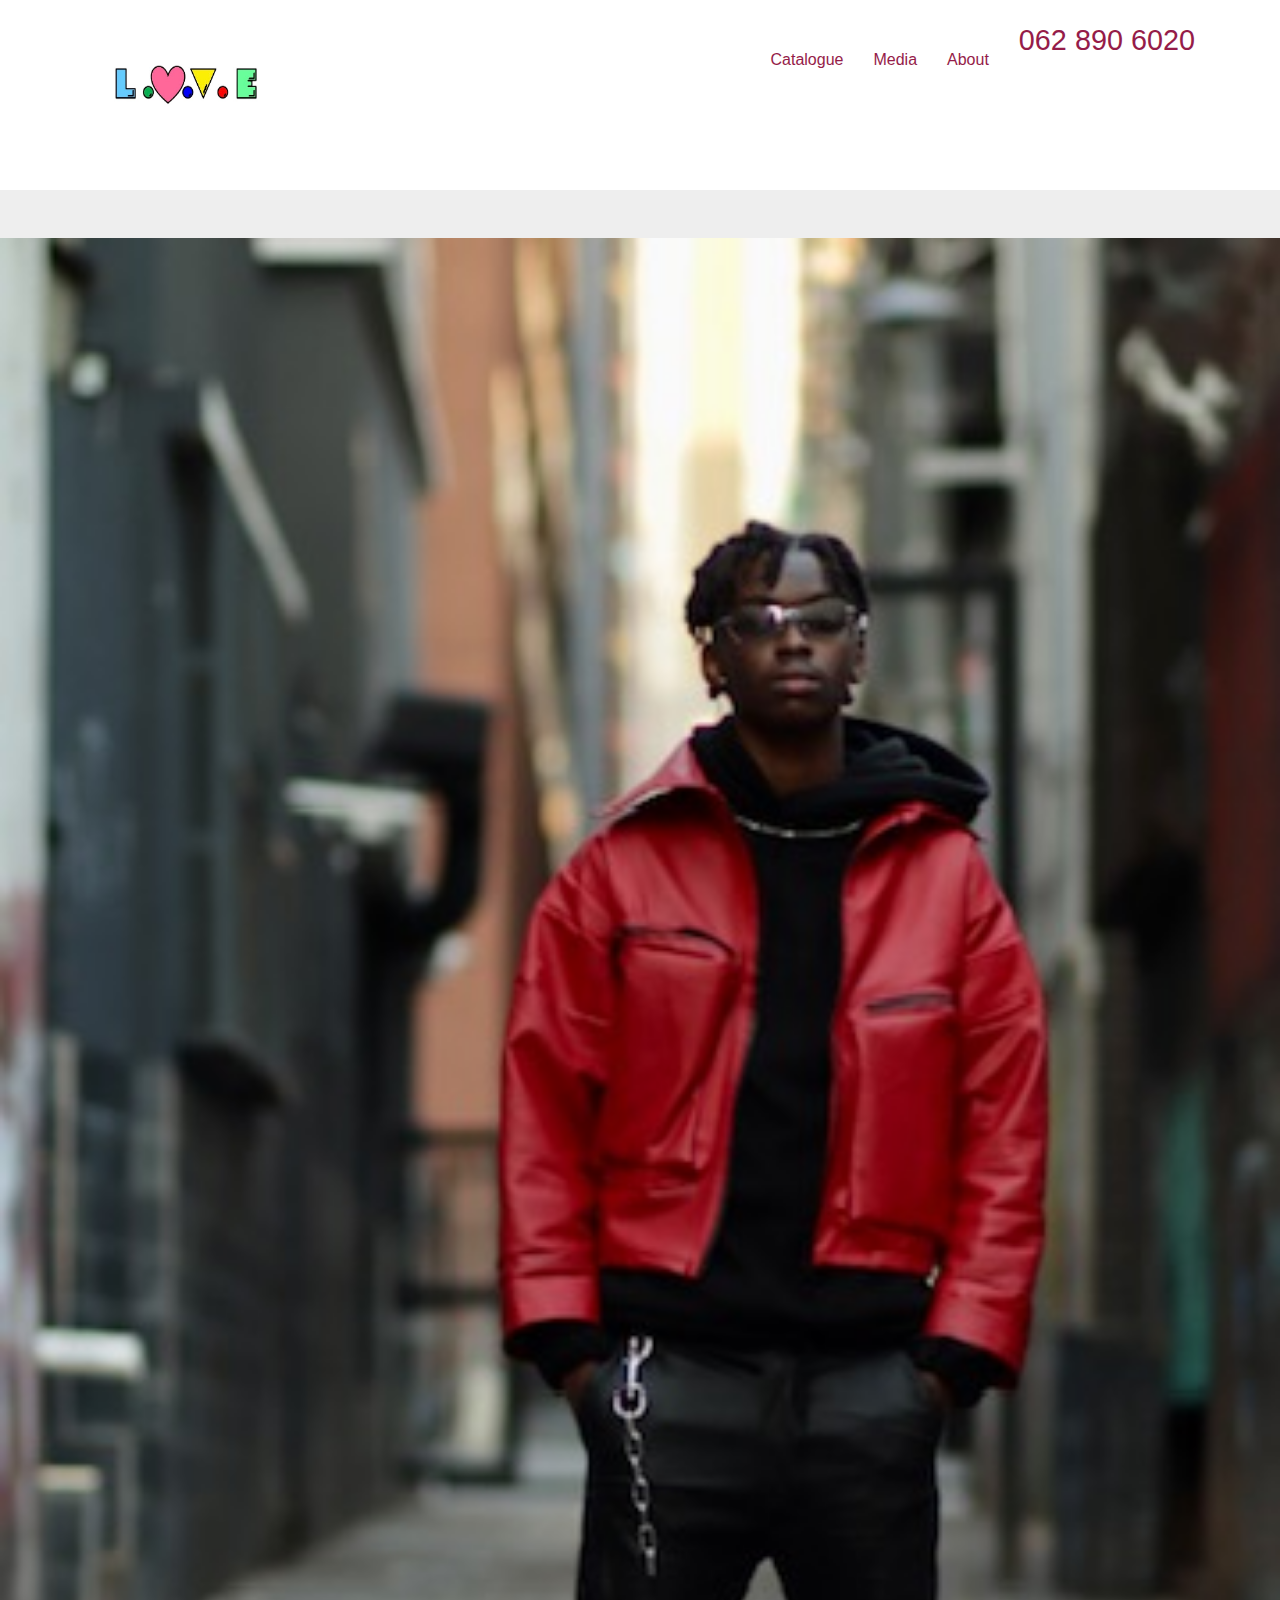
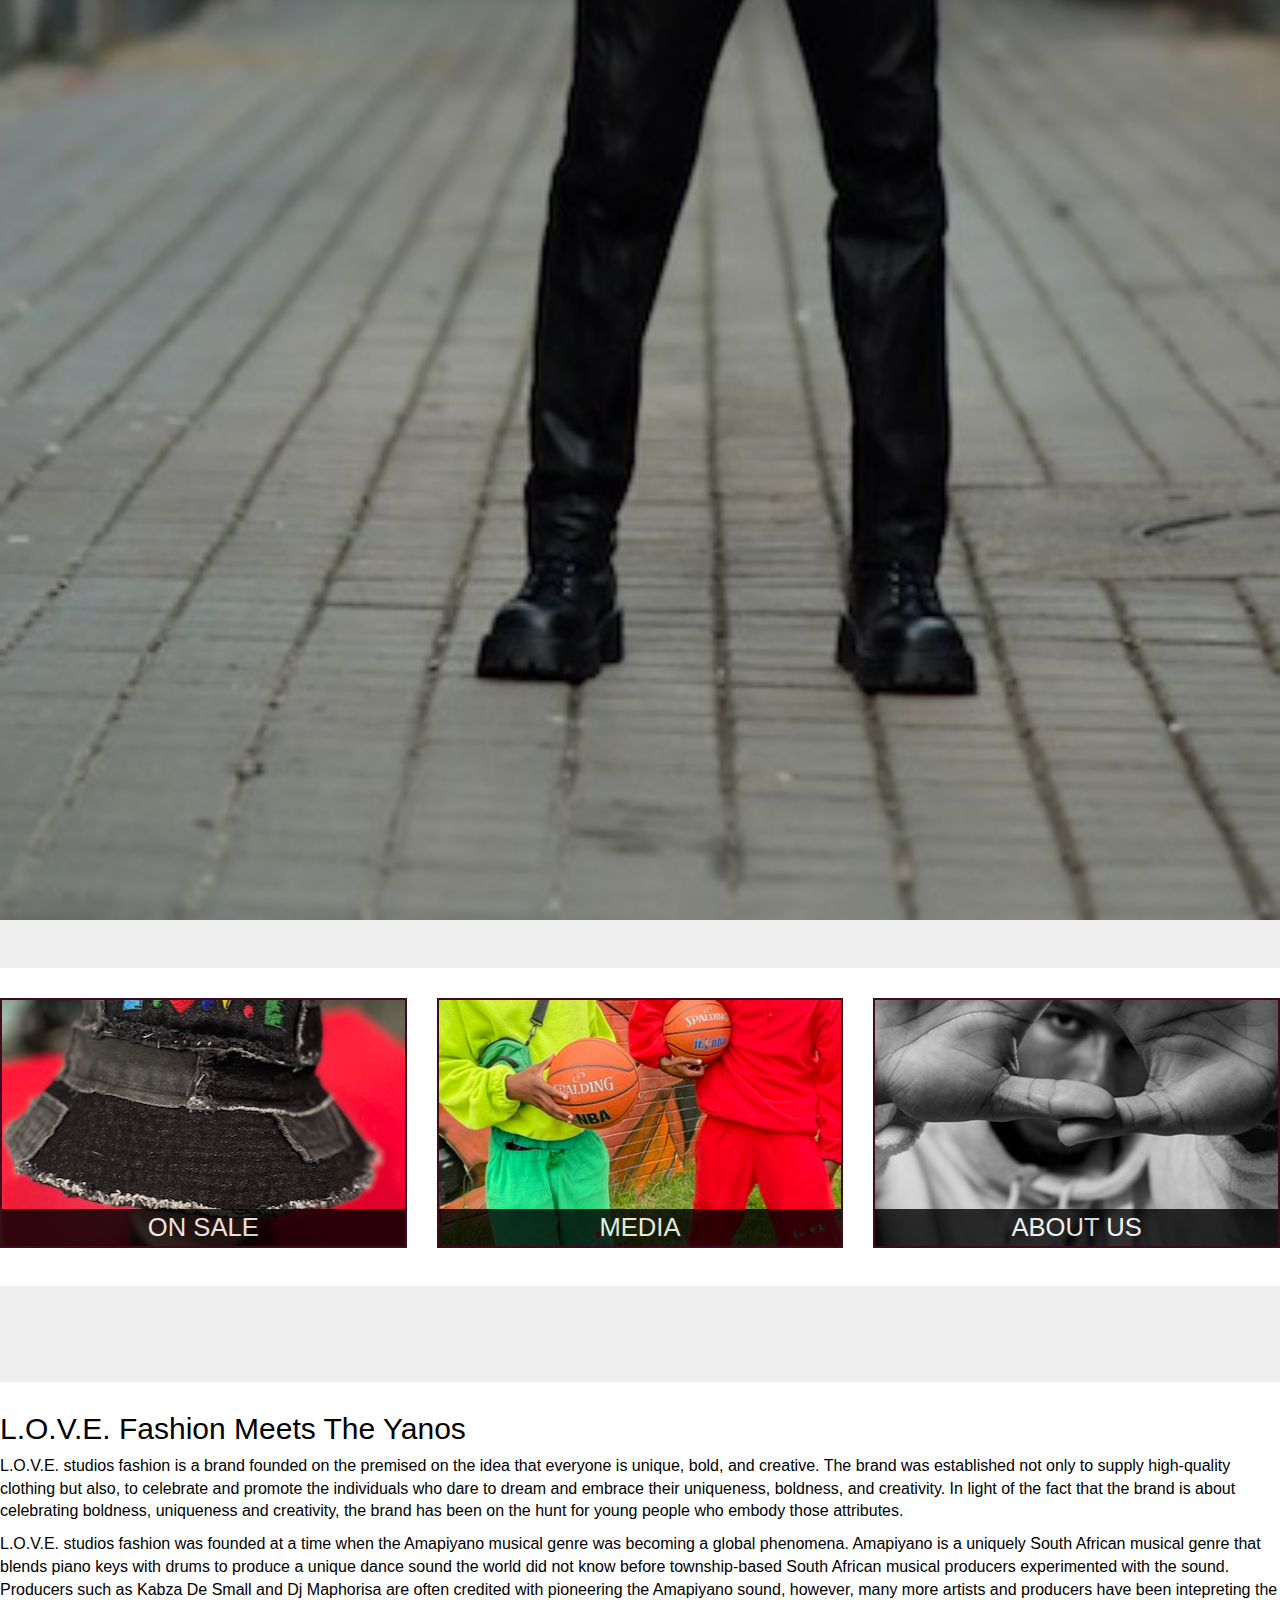
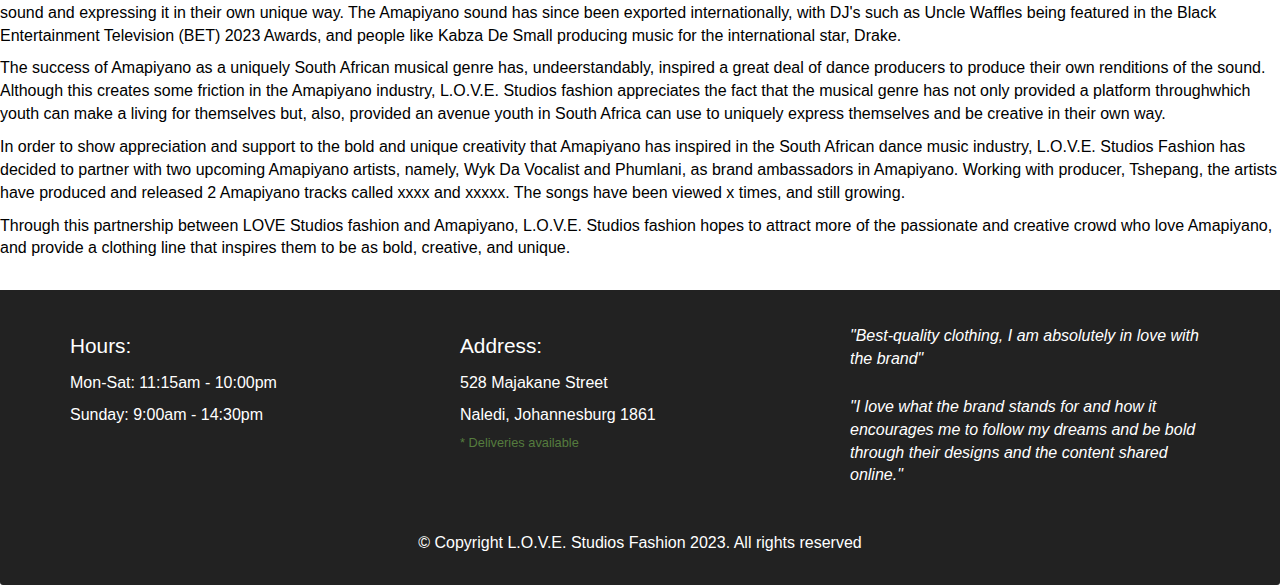
==== index.html @ 99d87c9e "test commit." ====
<!DOCTYPE html>
<html lang="en" dir="ltr">
  <head>
    <meta charset="utf-8">
    <meta http-equiv="X-UA-Compatible" content="IE=edge">
    <meta name="viewport" content="width=device-width, initial-scale=1">
    <title>Love Studios Fashion</title>
    <link rel="stylesheet" href="css/bootstrap.min.css">
    <link rel="stylesheet" href="css/styles.css">
    <link href="pacfont/PAC-FONT.TTF" rel="font">
    <link href='https://fonts.googleapis.com/css?family=Oxygen:400,300,700' rel='stylesheet' type='text/css'>
    <link href='https://fonts.googleapis.com/css?family=Lora' rel='stylesheet' type='text/css'>
    <link href="https://fonts.cdnfonts.com/css/pac-font" rel="stylesheet">
  </head>
  <body>
    <header>
      <nav id="header-nav" class="navbar navbar-default">
        <div class="container">
          <div class="navbar-header">
            <a href="index.html" class="pull-left visible-sm visible-xs visible-md visible-lg">
              <div id="logo-img">
                <img src="images/PhotoRoom_20230105_173615.jpg" alt="logo" style="width: 250px; height: 150px">
              </div>
            </a>
            <!-- <div class="navbar-brand">
              <a id="logo-imge" href="index.html"><h1>
              </h1></a>
              <p>
                <span>Living Our Visions Everyday</span>
              </p>
            </div> -->

            <button id="navbarToggle" type="button" class="navbar-toggle collapsed" data-toggle="collapse" data-target="#collapsable-nav" aria-expanded="false">
              <span class="sr-only">Toggle navigation</span>
              <span class="icon-bar"></span>
              <span class="icon-bar"></span>
              <span class="icon-bar"></span>
            </button>
          </div>

          <div id="collapsable-nav" class="collapse navbar-collapse">
             <ul id="nav-list" class="nav navbar-nav navbar-right">
              <li class="menuItem visible-xs active">
                <a href="index.html">
                  <span class="glyphicon glyphicon-home"></span> Home</a>
              </li>
              <li class="menuItem">
                <a href="catalogue.html">
                  <span class=""></span><br class="hidden-xs"> Catalogue</a>
              </li>
              <li class="menuItem">
                <a href="brandMedia.html">
                  <span class=""></span><br class="hidden-xs"> Media</a>
              </li>
              <li class="menuItem">
                <a href="about.html">
                  <span class=""></span><br class="hidden-xs"> About</a>
              </li>
              <li id="phone" class="hidden-xs">
                <a href="tel:062-890-6020">
                  <span>062 890 6020</span></a>
              </li>
            </ul><!-- #nav-list -->
          </div><!-- .collapse .navbar-collapse -->
        </div><!-- .container -->
      </nav><!-- #header-nav -->
    </header>

    <div class="jumbotron">
      <img src="images/IMG_2303.JPEG" alt="Picture of restaurant" class="img-responsive" style="width: 100%; height: 100%">
    </div>

    <div id="home-tiles" class="row">
      <div class="col-md-4 col-sm-6 col-xs-12">
        <a href="menu.html"><div id="menu-tile"><span>On Sale</span></div></a>
      </div>
      <div class="col-md-4 col-sm-6 col-xs-12">
        <a href="brandMedia.html">
          <div id="medias-tile"><span>Media</span></div>
        </a>
      </div>
      <div class="col-md-4 col-sm-6 col-xs-12">
        <a href="about.html">
          <div id="specialsTile"><span>About Us</span></div>
        </a>
      </div>
    </div><br><!-- End of #home-tiles -->

    <article class="">
      <div class="jumbotron">

      </div>
      <h2>L.O.V.E. Fashion Meets The Yanos</h2>

      <p>L.O.V.E. studios fashion is a brand founded on the premised on the idea that everyone is unique, bold, and creative. The brand was established not only to supply high-quality clothing but also, to celebrate and promote the individuals
      who dare to dream and embrace their uniqueness, boldness, and creativity. In light of the fact that the brand is about celebrating boldness, uniqueness and creativity, the brand has been on the hunt for young people who embody those attributes.</p>

      <p>L.O.V.E. studios fashion was founded at a time when the Amapiyano musical genre was becoming a global phenomena. Amapiyano is a uniquely South African musical genre that blends piano keys with drums to produce a unique dance sound the world
         did not know before township-based South African musical producers experimented with the sound. Producers such as Kabza De Small and Dj Maphorisa are often credited with pioneering the Amapiyano sound, however, many more artists and producers
       have been intepreting the sound and expressing it in their own unique way. The Amapiyano sound has since been exported internationally, with DJ's such as Uncle Waffles being featured in the Black Entertainment Television (BET) 2023 Awards, and
     people like Kabza De Small producing music for the international star, Drake.</p>

     <p>The success of Amapiyano as a uniquely South African musical genre has, undeerstandably, inspired a great deal of dance producers to produce their own renditions of the sound. Although this creates some friction in the Amapiyano industry,
     L.O.V.E. Studios fashion appreciates the fact that the musical genre has not only provided a platform throughwhich youth can make a living for themselves but, also, provided an avenue youth in South Africa can use to uniquely express themselves
     and be creative in their own way.</p>

     <p>In order to show appreciation and support to the bold and unique creativity that Amapiyano has inspired in the South African dance music industry, L.O.V.E. Studios Fashion has decided to partner with two upcoming Amapiyano artists, namely, Wyk Da Vocalist and Phumlani, as brand ambassadors in Amapiyano.
     Working with producer, Tshepang, the artists have produced and released 2 Amapiyano tracks called xxxx and xxxxx. The songs have been viewed x times, and still growing.</p>

     <p>Through this partnership between LOVE Studios fashion and Amapiyano, L.O.V.E. Studios fashion hopes to attract more of the passionate and creative crowd who love Amapiyano, and provide a clothing line that inspires them to be as bold, creative, and unique.</p>
    </article>



    <footer class="panel-footer">
      <div class="container">
        <div class="row">
          <section id="hours" class="col-sm-4">
            <span>Hours:</span><br>
            Mon-Sat: 11:15am - 10:00pm<br>
            Sunday: 9:00am - 14:30pm
            <hr class="visible-xs">
          </section>
          <section id="address" class="col-sm-4">
            <span>Address:</span><br>
            528 Majakane Street<br>
            Naledi, Johannesburg 1861
            <p>* Deliveries available</p>
            <hr class="visible-xs">
          </section>
          <section id="testimonials" class="col-sm-4">
            <p>"Best-quality clothing, I am absolutely in love with the brand"</p>
            <p>"I love what the brand stands for and how it encourages me to follow my dreams and be bold through their designs and the content shared online."</p>
          </section>
        </div>
        <div id="copyR" class="text-center">&copy; Copyright L.O.V.E. Studios Fashion 2023. All rights reserved</div>
      </div>
    </footer>

    <!-- jQuery (Bootstrap JS plugins depend on it) -->
    <script src="js/jquery-2.1.4.min.js"></script>
    <script src="js/bootstrap.min.js"></script>
    <script src="js/script.js"></script>
  </body>
</html>
---- css/styles.css ----
body {
  font-size: 16px;
  color: black;
  background-color: white;
  font-family: 'PacFont', sans-serif;
}

.pageContent {
  font-family: 'PacFont', ;
}

/* NEWS HEADER */
.ArtHead{
text-align: center;
margin-top: 50px;
margin-bottom: 50px;
text-decoration: underline;
}
/** HEADER **/
#header-nav {
  background-color: white;
  border-radius: 0;
  border: 0;
}

#logo-img {
  background: url('../images/restaurant-logo_large.png') no-repeat;
  width: 150px;
  height: 150px;
  margin: 10px 15px 10px 0;
}

.navbar-brand {
  padding-top: 25px;
}
.navbar-brand h1 { /* Restaurant name */
  font-family: 'Lora', serif;
  color: #557c3e;
  font-size: 1.5em;
  text-transform: uppercase;
  font-weight: bold;
  text-shadow: 1px 1px 1px #222;
  margin-top: 0;
  margin-bottom: 0;
  line-height: .75;
}
.navbar-brand a:hover, .navbar-brand a:focus {
  text-decoration: none;
}
.navbar-brand p { /* Kosher cert */
  color: #000;
  text-transform: uppercase;
  font-size: .7em;
  margin-top: 15px;
}
.navbar-brand p span { /* Star-K */
  vertical-align: middle;
}

#nav-list {
  margin-top: 10px;
}
#nav-list a {
  color: #951C49;
  text-align: center;
}
#nav-list a:hover {
  background: #E7E7E7;
}
#nav-list a span {
  font-size: 1.8em;
}
.cont{
  margin-top: 50px;
}
#phone {
  margin-top: 5px;
}
#phone a { /* Phone number */
  text-align: right;
  padding-bottom: 0;
}
#phone div { /* We Deliver */
  color: #557c3e;
  text-align: right;
  padding-right: 15px;
}

.navbar-header button.navbar-toggle, .navbar-header .icon-bar {
  border: 1px solid #61122f;
}
.navbar-header button.navbar-toggle {
  clear: both;
  margin-top: -30px;
}
/* END HEADER */

/* FOOTER */
.panel-footer {
  margin-top: 30px;
  padding-top: 35px;
  padding-bottom: 30px;
  background-color: #222;
  border-top: 0;
}
.panel-footer div.row {
  margin-bottom: 35px;
}
#hours, #address {
  line-height: 2;
  color: white;
}
#hours > span, #address > span {
  font-size: 1.3em;
  color: white;
}
#address p {
  color: #557c3e;
  font-size: .8em;
  line-height: 1.8;
}
#testimonials {
  font-style: italic;
  color: white;
}
#testimonials p:nth-child(2) {
  margin-top: 25px;
}

#copyR{
  color: white;
}
/* END FOOTER */

/*ABOUT PAGE*/
#LoveHeader{
  text-align: center;
}
/*END ABOUT*/


/* HOME PAGE */
.container .jumbotron {
  box-shadow: 0 0 50px #3F0C1F;
  border: 2px solid #3F0C1F;
}

#menu-tile, #specials-tile, #map-tile {
  height: 250px;
  width: 100%;
  margin-bottom: 15px;
  position: relative;
  border: 2px solid #3F0C1F;
  overflow: hidden;
}
#menu-tile, #medias-tile, #map-tile {
  height: 250px;
  width: 100%;
  margin-bottom: 15px;
  position: relative;
  border: 2px solid #3F0C1F;
  overflow: hidden;
}
#menu-tile, #topz-tile, #map-tile {
  height: 250px;
  width: 100%;
  margin-bottom: 15px;
  position: relative;
  border: 2px solid #3F0C1F;
  overflow: hidden;
}
#skopi-tile, #specials-tile, #map-tile {
  height: 500px;
  width: 100%;
  margin-bottom: 15px;
  position: relative;
  border: 2px solid #3F0C1F;
  overflow: hidden;
}
#skopi1-tile, #specials-tile, #map-tile {
  height: 500px;
  width: 100%;
  margin-bottom: 15px;
  position: relative;
  border: 2px solid #3F0C1F;
  overflow: hidden;
}
#skopi2-tile, #specials-tile, #map-tile {
  height: 500px;
  width: 100%;
  margin-bottom: 15px;
  position: relative;
  border: 2px solid #3F0C1F;
  overflow: hidden;
}
#skopi3-tile, #specials-tile, #map-tile {
  height: 500px;
  width: 100%;
  margin-bottom: 15px;
  position: relative;
  border: 2px solid #3F0C1F;
  overflow: hidden;
}
#pic-tile, #specials-tile, #map-tile {
  height: 500px;
  width: 100%;
  margin-bottom: 15px;
  position: relative;
  border: 2px solid #3F0C1F;
  overflow: hidden;
}
#pic-tile, #tops-tile, #map-tile {
  height: 500px;
  width: 100%;
  margin-bottom: 15px;
  position: relative;
  border: 2px solid #3F0C1F;
  overflow: hidden;
}
#pic-tile, #tops1-tile, #map-tile {
  height: 500px;
  width: 100%;
  margin-bottom: 15px;
  position: relative;
  border: 2px solid #3F0C1F;
  overflow: hidden;
}
#pic-tile, #tops2-tile, #map-tile {
  height: 500px;
  width: 100%;
  margin-bottom: 15px;
  position: relative;
  border: 2px solid #3F0C1F;
  overflow: hidden;
}
#pic-tile, #tops3-tile, #map-tile {
  height: 500px;
  width: 100%;
  margin-bottom: 15px;
  position: relative;
  border: 2px solid #3F0C1F;
  overflow: hidden;
}
#pic-tile, #tops3-tile, #map-tile {
  height: 500px;
  width: 100%;
  margin-bottom: 15px;
  position: relative;
  border: 2px solid #3F0C1F;
  overflow: hidden;
}
#pic2-tile, #specials-tile, #map-tile {
  height: 500px;
  width: 100%;
  margin-bottom: 15px;
  position: relative;
  border: 2px solid #3F0C1F;
  overflow: hidden;
}
#pic3-tile, #specials-tile, #map-tile {
  height: 500px;
  width: 100%;
  margin-bottom: 15px;
  position: relative;
  border: 2px solid #3F0C1F;
  overflow: hidden;
}
#menu-tile, #specialsTile, #map-tile {
  height: 250px;
  width: 100%;
  margin-bottom: 15px;
  position: relative;
  border: 2px solid #3F0C1F;
  overflow: hidden;
}
#menu-tile:hover, #specials-tile:hover, #map-tile:hover {
  box-shadow: 0 1px 5px 1px #cccccc;
}
#menu-tile:hover, #specialsTile:hover, #map-tile:hover {
  box-shadow: 0 1px 5px 1px #cccccc;
}
#menu-tile {
  background: url('../images/IMG_2486.jpg') no-repeat;
  background-position: center;
}
#skopi-tile {
  background: url('../images/IMG_2486.jpg') no-repeat;
  background-position: center;
}
#skopi1-tile {
  background: url('../images/IMG_3888.jpg') no-repeat;
  background-position: center;
}
#skopi2-tile {
  background: url('../images/IMG_2490.jpg') no-repeat;
  background-position: center;
}
#skopi3-tile {
  background: url('../images/IMG_3927.jpg') no-repeat;
  background-position: center;
}
#pic-tile {
  background: url('../images/DSCF3668.jpeg') no-repeat;
  background-position: center;
}
#pic2-tile {
  background: url('../images/DSCF3695-2.jpeg') no-repeat;
  background-position: center;
}
#pic3-tile {
  background: url('../images/DSCF3733-2.jpeg') no-repeat;
  background-position: center;
}
#specialsTile {
  background: url('../images/DSCF3701.JPEG') no-repeat;
  background-position: center;
}
#medias-tile {
  background: url('../images/IMG_3314.jpg') no-repeat;
  background-position: center;
}
#topz-tile {
  background: url('../images/IMG_3285.jpg') no-repeat;
  background-position: center;
}
#tops-tile {
  background: url('../images/IMG_3314.jpg') no-repeat;
  background-position: center;
}
#tops1-tile {
  background: url('../images/PhotoRoom_20220611_132826.jpeg') no-repeat;
  background-position: center;
}
#tops2-tile {
  background: url('../images/IMG_4385.jpg') no-repeat;
  background-position: center;
}
#tops3-tile {
  background: url('../images/IMG_0006.jpg') no-repeat;
  background-position: center;
}
#map-tile {
  background: url('../images/0F32BE66-8FE7-40CD-817E-2B0E46058853.jpg') no-repeat;
  background-position: center;
}
#menu-tile span, #specials-tile span, #map-tile span {
  position: absolute;
  bottom: 0;
  right: 0;
  width: 100%;
  text-align: center;
  font-size: 1.6em;
  text-transform: uppercase;
  background-color: #000;
  color: #fff;
  opacity: .8;
}
#menu-tile span, #medias-tile span, #map-tile span {
  position: absolute;
  bottom: 0;
  right: 0;
  width: 100%;
  text-align: center;
  font-size: 1.6em;
  text-transform: uppercase;
  background-color: #000;
  color: #fff;
  opacity: .8;
}
#menu-tile span, #topz-tile span, #map-tile span {
  position: absolute;
  bottom: 0;
  right: 0;
  width: 100%;
  text-align: center;
  font-size: 1.6em;
  text-transform: uppercase;
  background-color: #000;
  color: #fff;
  opacity: .8;
}
#menu-tile span, #tops-tile span, #map-tile span {
  position: absolute;
  bottom: 0;
  right: 0;
  width: 100%;
  text-align: center;
  font-size: 1.6em;
  text-transform: uppercase;
  background-color: #000;
  color: #fff;
  opacity: .8;
}
#menu-tile span, #specialsTile span, #map-tile span {
  position: absolute;
  bottom: 0;
  right: 0;
  width: 100%;
  text-align: center;
  font-size: 1.6em;
  text-transform: uppercase;
  background-color: #000;
  color: #fff;
  opacity: .8;
}
/* END HOME PAGE */

/* MENU CATEGORIES PAGE */


#menu-categories-title + div {
  margin-bottom: 50px;
}
/* END MENU CATEGORIES PAGE */

/* SINGLE CATEGORY PAGE */
.menu-item-tile {
  margin-bottom: 25px;
}
.menu-item-tile hr {
  width: 80%;
}
.menu-item-tile .menu-item-price {
  font-size: 1.1em;
  text-align: right;
  margin-top: -15px;
  margin-right: -15px;
}
.menu-item-tile .menu-item-price span {
  font-size: .6em;
}
.menu-item-photo {
  position: relative;
  border: 2px solid #3F0C1F;
  overflow: hidden;
  padding: 0;
  margin-right: -15px;
  margin-left: auto;
  margin-bottom: 20px;
  max-width: 250px;
}
.menu-item-photo div {
  position: absolute;
  bottom: 0;
  right: 0;
  width: 80px;
  background-color: #557c3e;
  text-align: center;
}
.menu-item-description {
  padding-right: 30px;
}
h3.menu-item-title {
  margin: 0 0 10px;
}
.menu-item-details {
  font-size: .9em;
  font-style: italic;
}
/* END SINGLE CATEGORY PAGE */


/********** Large devices only **********/
@media (min-width: 1200px) {
  .container .jumbotron {
    background: url('../images/IMG_2303.JPEG') no-repeat;
    height: 675px;
  }
}

/********** Medium devices only **********/
@media (min-width: 992px) and (max-width: 1199px) {
  /* Header */
  /* #logo-img {
    background: url('../images/PhotoRoom_20230105_173615.jpg') no-repeat;
    width: 650px;
    height: 250px;
    margin: 5px 5px 5px 0;
  } */
  /* End Header */
  #logo-imge {
    width: 250px;
    height: 250px;
    margin: 5px 5px 5px 0;
  }
  /* Home Page */
  .container .jumbotron {
    background: url('../images/jumbotron_992.jpg') no-repeat;
    height: 558px;
  }
  /* End Home Page */
}

/********** Small devices only **********/
@media (min-width: 768px) and (max-width: 991px) {
  /* Home Page */
  .container .jumbotron {
    background: url('../images/PhotoRoom_20230105_173615.jpg') no-repeat;
    height: 432px;
  }
  /* End Home Page */
}

/********** Extra small devices only **********/
@media (max-width: 767px) {
  /* Header */
  .navbar-brand {
    padding-top: 10px;
    height: 80px;
  }
  .navbar-brand h1 { /* Restaurant name */
    padding-top: 10px;
    font-size: 5vw; /* 1vw = 1% of viewport width */
  }
  .navbar-brand p { /* Kosher cert */
    font-size: .6em;
    margin-top: 12px;
  }
  .navbar-brand p img { /* Star-K */
    height: 20px;
  }

  #collapsable-nav a { /* Collapsed nav menu text */
    font-size: 1.2em;
  }
  #collapsable-nav a span { /* Collapsed nav menu glyph */
    font-size: 1em;
    margin-right: 5px;
  }

  #call-btn > a {
    font-size: 1.5em;
    display: block;
    margin: 0 20px;
    padding: 10px;
    border: 2px solid #fff;
    background-color: #f6b319;
    color: #951c49;
  }
  #xs-deliver {
    margin-top: 5px;
    font-size: .7em;
    letter-spacing: .1em;
    text-transform: uppercase;
  }
  /* End Header */

  /* Footer */
  .panel-footer section {
    margin-bottom: 30px;
    text-align: center;
  }
  .panel-footer section:nth-child(3) {
    margin-bottom: 0; /* margin already exists on the whole row */
  }
  .panel-footer section hr {
    width: 50%;
  }
  /* End Footer */

  /* Home Page */
  .container .jumbotron {
    margin-top: 30px;
    padding: 0;
  }
  #menu-tile, #specials-tile {
    width: 360px;
    margin: 0 auto 15px;
  }
  #menu-tile, #medias-tile {
    width: 360px;
    margin: 0 auto 15px;
  }
  #menu-tile, #topz-tile {
    width: 360px;
    margin: 0 auto 15px;
  }
  #menu-tile, #specialsTile {
    width: 360px;
    margin: 0 auto 15px;
  }
  #pic-tile, #specialsTile {
    width: 360px;
    margin: 0 auto 15px;
  }
  .menu-item-photo {
    margin-right: auto;
  }
  .menu-item-tile .menu-item-price {
    text-align: center;
  }
  .menu-item-description {
    text-align: center;;
  }
}


/********** Super extra small devices Only :-) (e.g., iPhone 4) **********/
@media (max-width: 479px) {
  /* Header */
  .navbar-brand h1 { /* Restaurant name */
    padding-top: 5px;
    font-size: 6vw;
  }
  /* End Header */

  /* Home page */
  #menu-tile, #specials-tile {
    width: 280px;
    margin: 0 auto 15px;
  }
  #menu-tile, #medias-tile {
    width: 280px;
    margin: 0 auto 15px;
  }
  #menu-tile, #topz-tile {
    width: 280px;
    margin: 0 auto 15px;
  }
  #pic-tile, #specials-tile {
    width: 280px;
    margin: 0 auto 15px;
  }
  #pic-tile, #tops-tile {
    width: 280px;
    margin: 0 auto 15px;
  }
  #menu-tile, #specialsTile {
    width: 280px;
    margin: 0 auto 15px;
  }

  .col-xxs-12 {
    position: relative;
    min-height: 1px;
    padding-right: 15px;
    padding-left: 15px;
    float: left;
    width: 100%;
  }
}
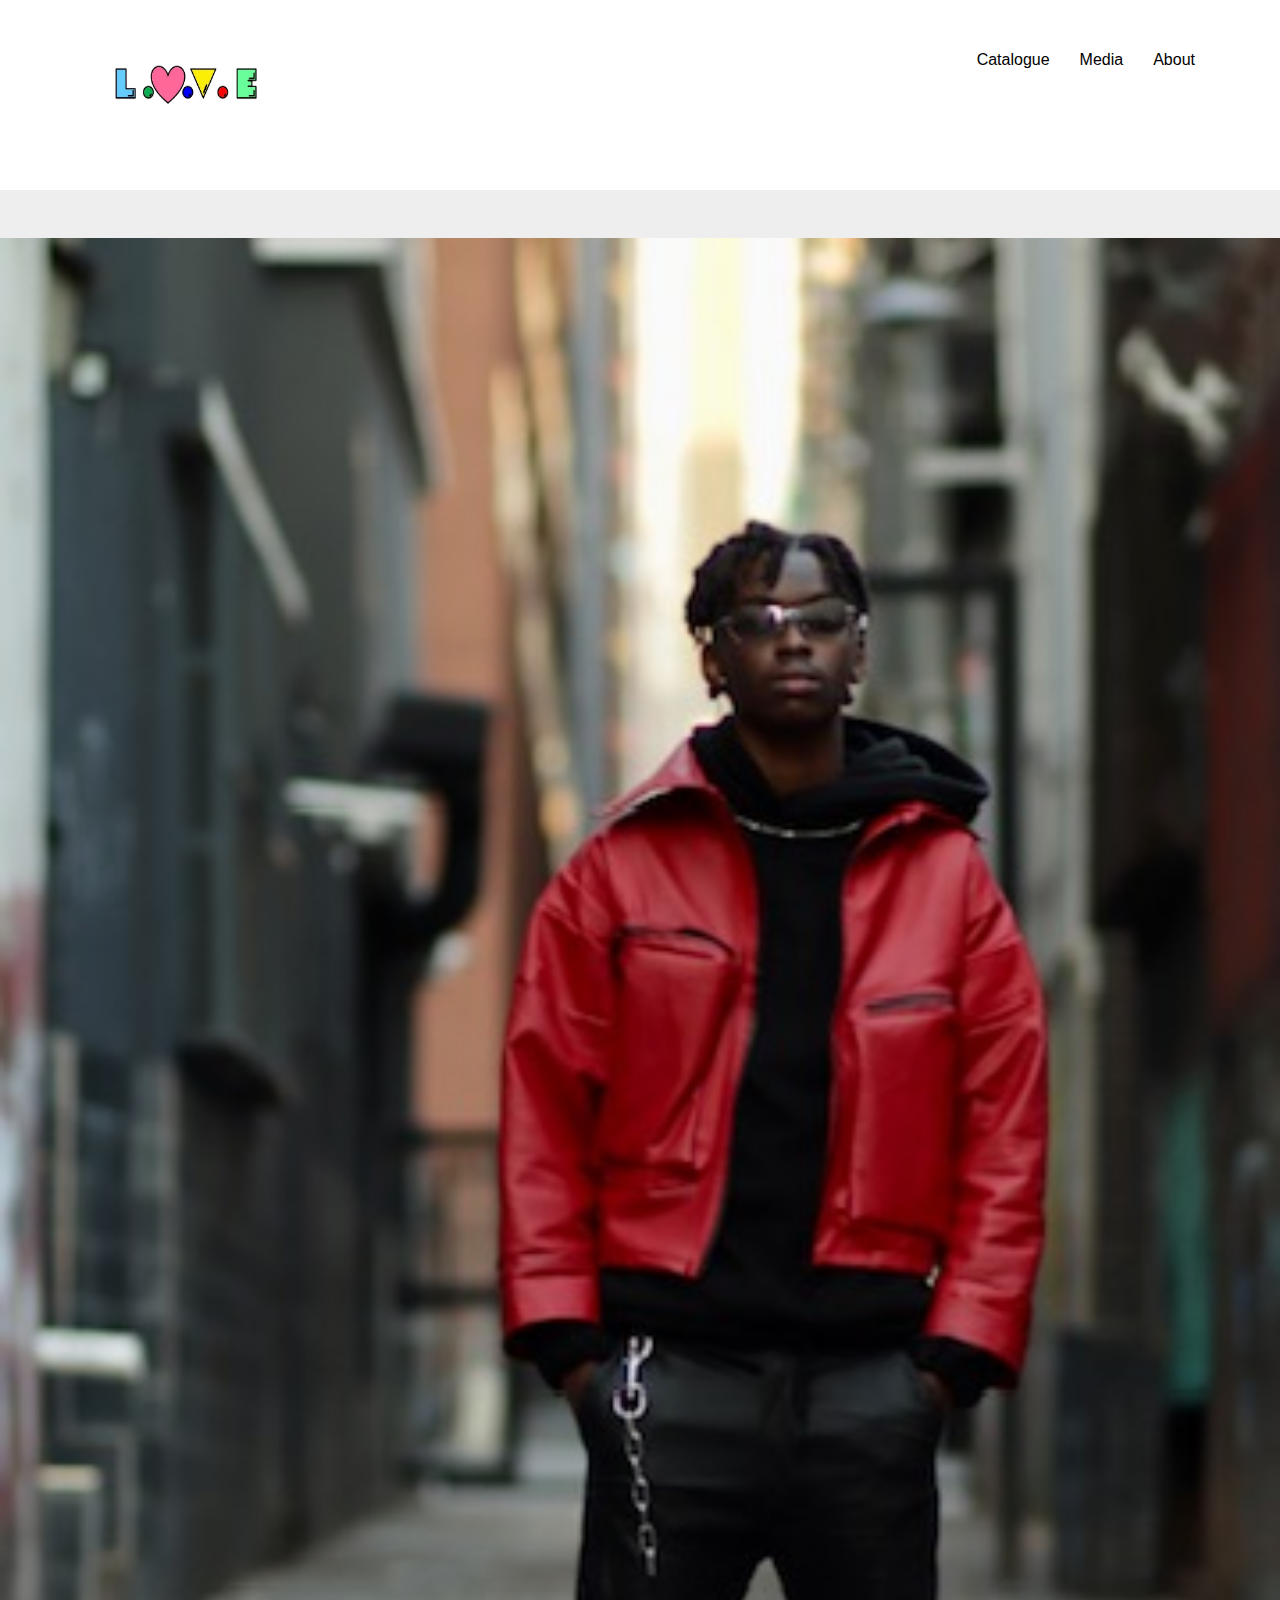
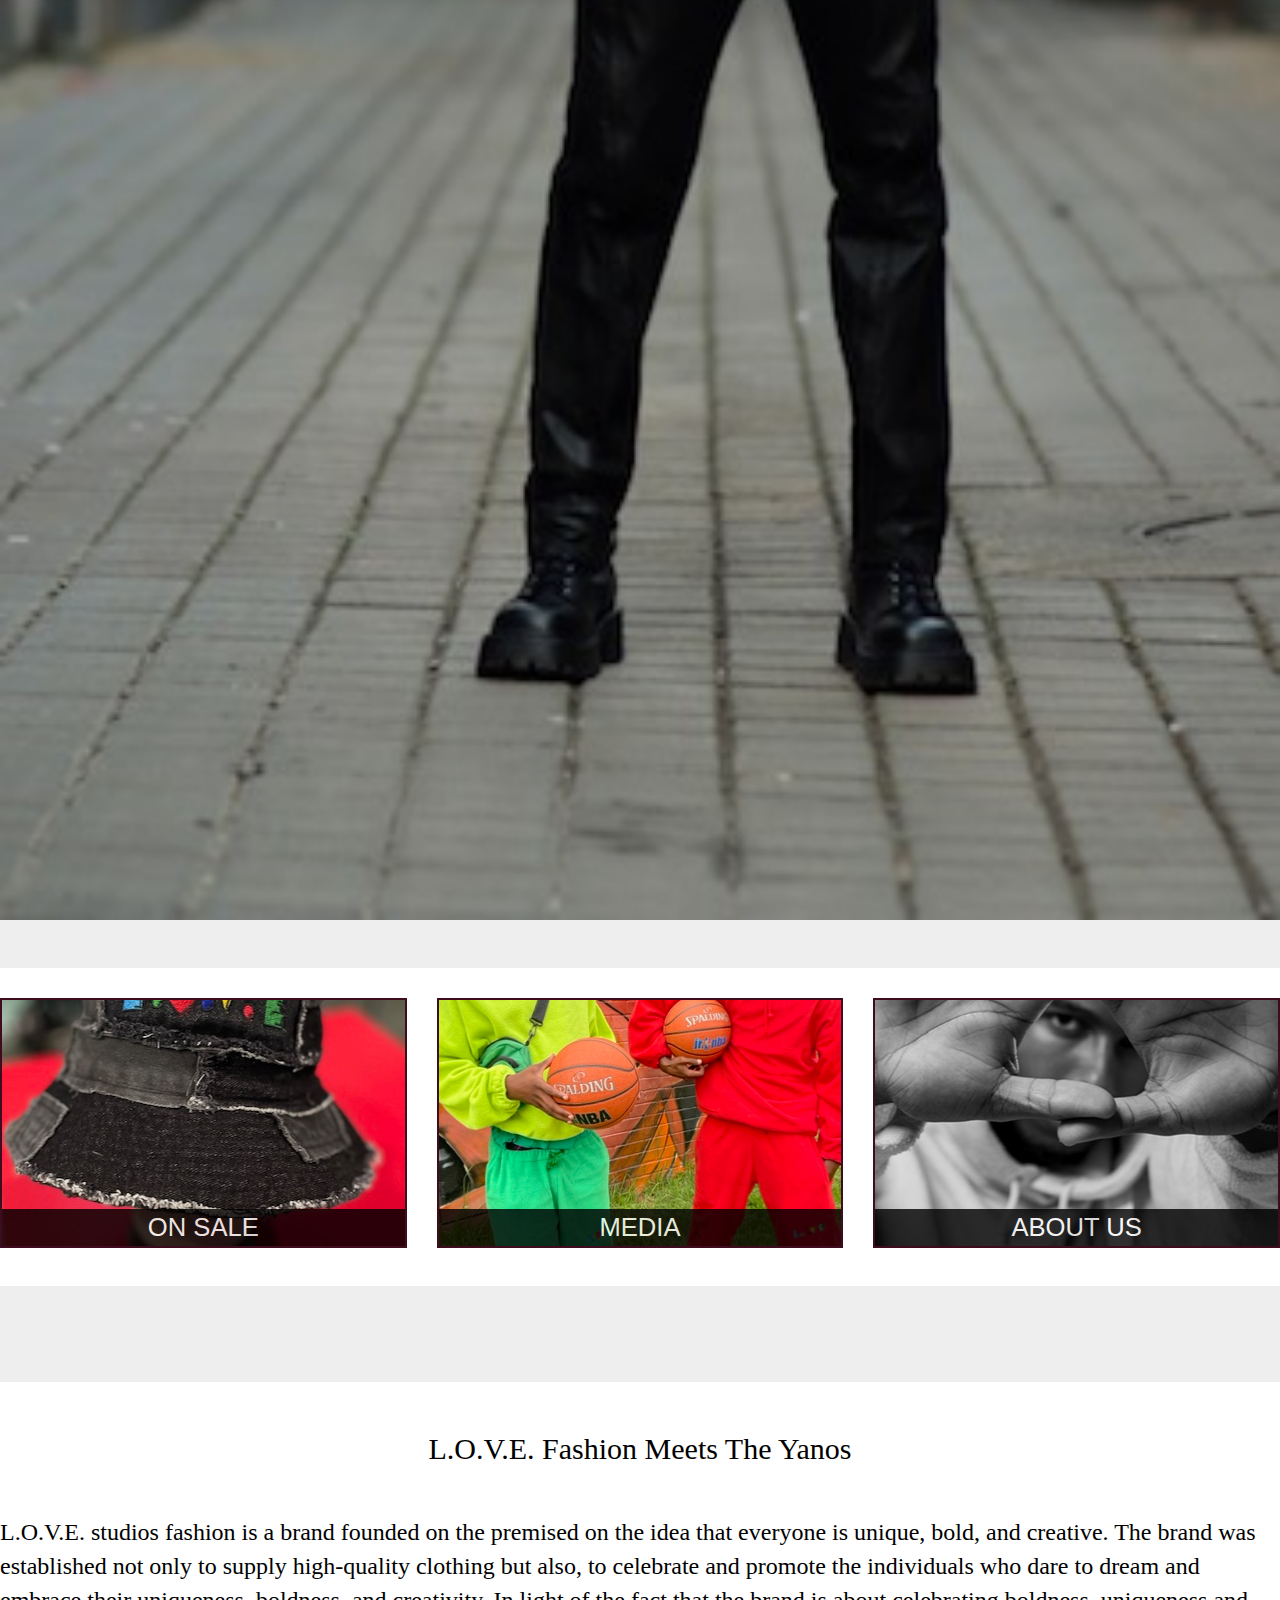
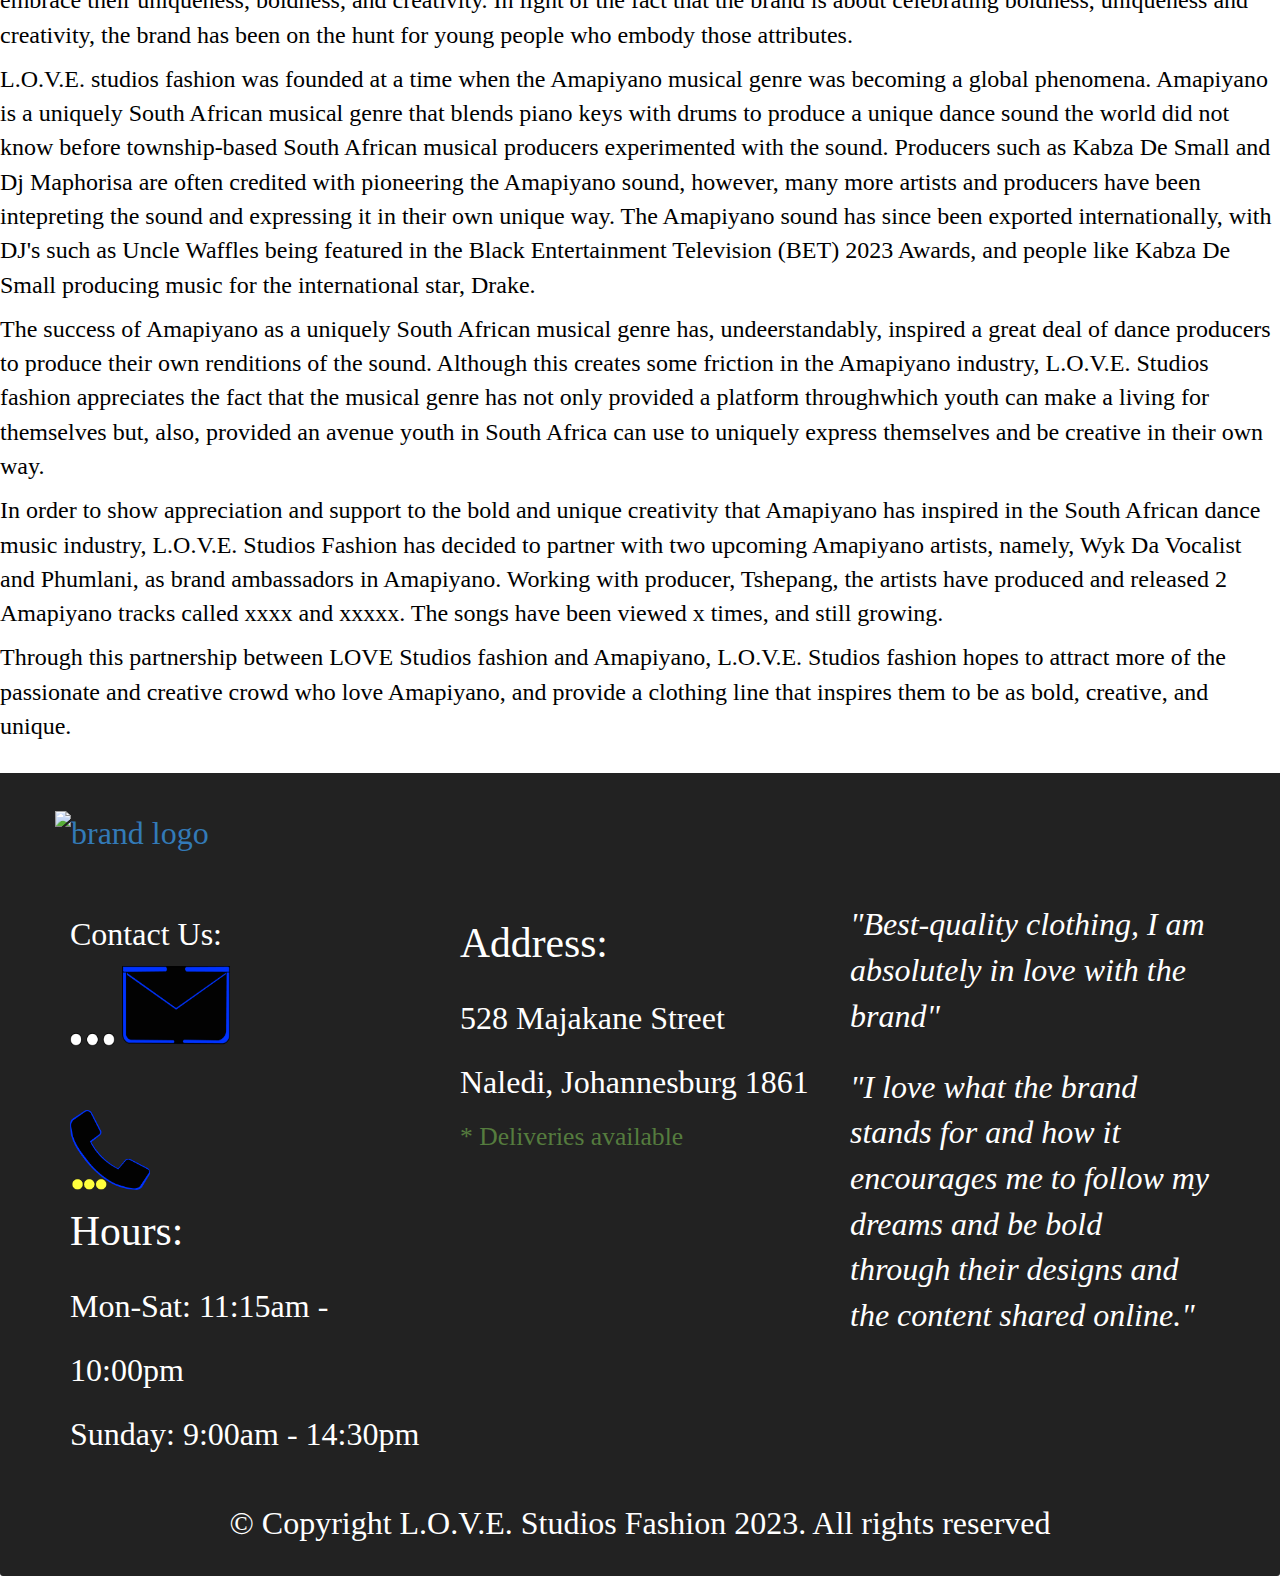
==== commit 076ac04a: "near-final." ====
--- a/index.html
+++ b/index.html
@@ -8,6 +8,9 @@
     <link rel="stylesheet" href="css/bootstrap.min.css">
     <link rel="stylesheet" href="css/styles.css">
     <link href="pacfont/PAC-FONT.TTF" rel="font">
+    <link href="VT323/VT323-Regular.ttf" rel="font">
+    <link rel="font" href="Bungee_Spice/BungeeSpice-Regular.ttf">
+    <link rel="font" href="/Press_Start_2P/PressStart2P-Regular.ttf">
     <link href='https://fonts.googleapis.com/css?family=Oxygen:400,300,700' rel='stylesheet' type='text/css'>
     <link href='https://fonts.googleapis.com/css?family=Lora' rel='stylesheet' type='text/css'>
     <link href="https://fonts.cdnfonts.com/css/pac-font" rel="stylesheet">
@@ -42,7 +45,7 @@
              <ul id="nav-list" class="nav navbar-nav navbar-right">
               <li class="menuItem visible-xs active">
                 <a href="index.html">
-                  <span class="glyphicon glyphicon-home"></span> Home</a>
+                  <span></span> Home</a>
               </li>
               <li class="menuItem">
                 <a href="catalogue.html">
@@ -57,8 +60,7 @@
                   <span class=""></span><br class="hidden-xs"> About</a>
               </li>
               <li id="phone" class="hidden-xs">
-                <a href="tel:062-890-6020">
-                  <span>062 890 6020</span></a>
+
               </li>
             </ul><!-- #nav-list -->
           </div><!-- .collapse .navbar-collapse -->
@@ -86,11 +88,15 @@
       </div>
     </div><br><!-- End of #home-tiles -->
 
-    <article class="">
+    <article class="frontArt">
       <div class="jumbotron">
 
       </div>
-      <h2>L.O.V.E. Fashion Meets The Yanos</h2>
+
+      <div class="ArtHead">
+        <h2>L.O.V.E. Fashion Meets The Yanos</h2>
+      </div>
+
 
       <p>L.O.V.E. studios fashion is a brand founded on the premised on the idea that everyone is unique, bold, and creative. The brand was established not only to supply high-quality clothing but also, to celebrate and promote the individuals
       who dare to dream and embrace their uniqueness, boldness, and creativity. In light of the fact that the brand is about celebrating boldness, uniqueness and creativity, the brand has been on the hunt for young people who embody those attributes.</p>
@@ -115,7 +121,20 @@
     <footer class="panel-footer">
       <div class="container">
         <div class="row">
+          <section>
+            <a href="index.html"><img src="images/IMG_1691.png" alt="brand logo" style="width: 250px; height: 250px;"></a>
+          </section><br>
           <section id="hours" class="col-sm-4">
+            <section>
+              <span>Contact Us:</span><br>
+              <a href="mailto: garlicgreenjunior@icloud.com">
+                <img src="images/emailIcon.png" alt="email icon" style="width: 160px; height: 80px;">
+              </a> <br>
+              <a href="https://api.whatsapp.com/send?phone=27628906020"><br>
+                <img src="images/phoneIcon.png" alt="Whatsapp Chat" style="width: 80px; height: 80px;">
+              </a>
+              <hr class="visible-xs">
+            </section>
             <span>Hours:</span><br>
             Mon-Sat: 11:15am - 10:00pm<br>
             Sunday: 9:00am - 14:30pm
--- a/css/styles.css
+++ b/css/styles.css
@@ -4,9 +4,19 @@
   background-color: white;
   font-family: 'PacFont', sans-serif;
 }
-
+.jumText{
+  font-family: 'Press Start 2P';
+}
 .pageContent {
   font-family: 'PacFont', ;
+}
+#aBody{
+  font-family: 'Press Start 2P';
+}
+.frontArt{
+  font-family: 'Press Start 2P','Bungee Spice';
+  font-size: 1.5em;
+  /*font-weight: bold;*/
 }
 
 /* NEWS HEADER */
@@ -14,7 +24,7 @@
 text-align: center;
 margin-top: 50px;
 margin-bottom: 50px;
-text-decoration: underline;
+font-family: 'PacFont';
 }
 /** HEADER **/
 #header-nav {
@@ -57,11 +67,16 @@
   vertical-align: middle;
 }
 
+.itemDetails{
+  font-family: 'Press Start 2P';
+  text-align: center;
+}
+
 #nav-list {
   margin-top: 10px;
 }
 #nav-list a {
-  color: #951C49;
+  color: black;
   text-align: center;
 }
 #nav-list a:hover {
@@ -102,6 +117,8 @@
   padding-bottom: 30px;
   background-color: #222;
   border-top: 0;
+  font-family: 'VT323';
+  font-size: 2em;
 }
 .panel-footer div.row {
   margin-bottom: 35px;
@@ -145,6 +162,15 @@
   border: 2px solid #3F0C1F;
 }
 
+#newsHead{
+  font-family: 'Press Start 2P';
+  color: #020202;
+  text-decoration: underline;
+
+}
+#newsBlock{
+  margin-bottom: 50px;
+}
 #menu-tile, #specials-tile, #map-tile {
   height: 250px;
   width: 100%;
@@ -153,6 +179,39 @@
   border: 2px solid #3F0C1F;
   overflow: hidden;
 }
+
+#snaps-tile {
+  height: 250px;
+  width: 100%;
+  margin-bottom: 15px;
+  position: relative;
+  border: 2px solid #3F0C1F;
+  overflow: hidden;
+}
+#music-tile {
+  height: 250px;
+  width: 100%;
+  margin-bottom: 15px;
+  position: relative;
+  border: 2px solid #3F0C1F;
+  overflow: hidden;
+}
+#videos-tile {
+  height: 250px;
+  width: 100%;
+  margin-bottom: 15px;
+  position: relative;
+  border: 2px solid #3F0C1F;
+  overflow: hidden;
+}
+#news-tile {
+  height: 250px;
+  width: 100%;
+  margin-bottom: 15px;
+  position: relative;
+  border: 2px solid #3F0C1F;
+  overflow: hidden;
+}
 #menu-tile, #medias-tile, #map-tile {
   height: 250px;
   width: 100%;
@@ -161,7 +220,7 @@
   border: 2px solid #3F0C1F;
   overflow: hidden;
 }
-#menu-tile, #topz-tile, #map-tile {
+#hats-tile, #topz-tile, #map-tile {
   height: 250px;
   width: 100%;
   margin-bottom: 15px;
@@ -169,100 +228,166 @@
   border: 2px solid #3F0C1F;
   overflow: hidden;
 }
-#skopi-tile, #specials-tile, #map-tile {
-  height: 500px;
-  width: 100%;
-  margin-bottom: 15px;
-  position: relative;
-  border: 2px solid #3F0C1F;
-  overflow: hidden;
-}
-#skopi1-tile, #specials-tile, #map-tile {
-  height: 500px;
-  width: 100%;
-  margin-bottom: 15px;
-  position: relative;
-  border: 2px solid #3F0C1F;
-  overflow: hidden;
-}
-#skopi2-tile, #specials-tile, #map-tile {
-  height: 500px;
-  width: 100%;
-  margin-bottom: 15px;
-  position: relative;
-  border: 2px solid #3F0C1F;
-  overflow: hidden;
-}
-#skopi3-tile, #specials-tile, #map-tile {
-  height: 500px;
-  width: 100%;
-  margin-bottom: 15px;
-  position: relative;
-  border: 2px solid #3F0C1F;
-  overflow: hidden;
-}
-#pic-tile, #specials-tile, #map-tile {
-  height: 500px;
-  width: 100%;
-  margin-bottom: 15px;
-  position: relative;
-  border: 2px solid #3F0C1F;
-  overflow: hidden;
-}
-#pic-tile, #tops-tile, #map-tile {
-  height: 500px;
-  width: 100%;
-  margin-bottom: 15px;
-  position: relative;
-  border: 2px solid #3F0C1F;
-  overflow: hidden;
-}
-#pic-tile, #tops1-tile, #map-tile {
-  height: 500px;
-  width: 100%;
-  margin-bottom: 15px;
-  position: relative;
-  border: 2px solid #3F0C1F;
-  overflow: hidden;
-}
-#pic-tile, #tops2-tile, #map-tile {
-  height: 500px;
-  width: 100%;
-  margin-bottom: 15px;
-  position: relative;
-  border: 2px solid #3F0C1F;
-  overflow: hidden;
-}
-#pic-tile, #tops3-tile, #map-tile {
-  height: 500px;
-  width: 100%;
-  margin-bottom: 15px;
-  position: relative;
-  border: 2px solid #3F0C1F;
-  overflow: hidden;
-}
-#pic-tile, #tops3-tile, #map-tile {
-  height: 500px;
-  width: 100%;
-  margin-bottom: 15px;
-  position: relative;
-  border: 2px solid #3F0C1F;
-  overflow: hidden;
-}
-#pic2-tile, #specials-tile, #map-tile {
-  height: 500px;
-  width: 100%;
-  margin-bottom: 15px;
-  position: relative;
-  border: 2px solid #3F0C1F;
-  overflow: hidden;
-}
-#pic3-tile, #specials-tile, #map-tile {
-  height: 500px;
-  width: 100%;
-  margin-bottom: 15px;
-  position: relative;
-  border: 2px solid #3F0C1F;
+#emailPlace{
+  margin-bottom: 50px;
+}
+#skopi-tile {
+  height: 500px;
+  width: 100%;
+  margin-bottom: 15px;
+  position: relative;
+  overflow: hidden;
+}
+#skopi1-tile {
+  height: 500px;
+  width: 100%;
+  margin-bottom: 15px;
+  position: relative;
+  overflow: hidden;
+}
+#skopi2-tile {
+  height: 500px;
+  width: 100%;
+  margin-bottom: 15px;
+  position: relative;
+  overflow: hidden;
+}
+#skopi3-tile {
+  height: 500px;
+  width: 100%;
+  margin-bottom: 15px;
+  position: relative;
+
+}
+#pic-tile {
+  height: 500px;
+  width: 100%;
+  margin-bottom: 15px;
+  position: relative;
+  /* border: 2px solid #3F0C1F; */
+  overflow: hidden;
+}
+#tops-tile {
+  height: 500px;
+  width: 100%;
+  margin-bottom: 15px;
+  position: relative;
+  overflow: hidden;
+}
+#tops1-tile {
+  height: 500px;
+  width: 100%;
+  margin-bottom: 15px;
+  position: relative;
+  overflow: hidden;
+}
+#tops2-tile, #map-tile {
+  height: 500px;
+  width: 100%;
+  margin-bottom: 15px;
+  position: relative;
+  overflow: hidden;
+}
+#tops3-tile, #map-tile {
+  height: 500px;
+  width: 100%;
+  margin-bottom: 15px;
+  position: relative;
+  border: 2px solid #3F0C1F;
+  overflow: hidden;
+}
+#myImg, #myImg1, #myImg2, #myImg3, #myImg4, #myImg5, #myImg6, #myImg7, #myImg8, #myImg9, #myImg10, #myImg11, #myImg13, #myImg14, #myImg15, #myImg16, #myImg17, #myImg18, #myImg19, #myImg20{
+  transition: 0.3s;
+}
+
+#myImg:hover, #myImg1:hover, #myImg2:hover, #myImg3:hover, #myImg4:hover, #myImg5:hover, #myImg6:hover, #myImg7:hover. #myImg8:hover, #myImg9:hover, #myImg10:hover, #myImg11:hover{
+  opacity: 0.7;
+}
+
+.modal{
+  display: none;
+  position: fixed;
+  z-index: 1;
+  padding-top: 100px;
+  left: 0;
+  top: 0;
+  width: 100%;
+  height: 100%;
+  overflow: auto;
+  background-color: rgb(0,0,0);
+  background-color: rgb(0,0,0.9)
+}
+
+.modal-content{
+  margin: auto;
+  display: block;
+  width: 80%;
+  max-width: 700px;
+}
+
+#caption, #caption1, #caption2, #caption3{
+  margin: auto;
+  display: block;
+  width: 80%
+  max-width: 700px;
+  text-align: center;
+  color: #ccc;
+  padding: 10px 0;
+  height: 150px;
+}
+
+.modal-content, #caption, #caption1, #caption2, #caption3{
+  animation-name: zoom;
+  animation-duration: 0.6s;
+}
+
+@keyframes zoom {
+  from { transform: scale(0)}
+  to {transform: scale(1)}
+}
+
+.close {
+  position: absolute;
+  top: 15px;
+  right: 35px;
+  color: #f1f1f1;
+  font-size: 40px;
+  font-weight: bold;
+  transition: 0.3s;
+}
+
+.close:hover, .close:focus {
+  color: #bbb;
+  text-decoration: none;
+  cursor: pointer;
+}
+
+@media only screen and (max-width: 700px) {
+  .modal-content {
+    width: 100%
+  }
+}
+
+#tops3-tile, #map-tile {
+  height: 500px;
+  width: 100%;
+  margin-bottom: 15px;
+  position: relative;
+  border: 2px solid #3F0C1F;
+  overflow: hidden;
+}
+#pic2-tile {
+  height: 500px;
+  width: 100%;
+  margin-bottom: 15px;
+  position: relative;
+  overflow: hidden;
+}
+#pic3-tile {
+  height: 500px;
+  width: 100%;
+  margin-bottom: 15px;
+  position: relative;
   overflow: hidden;
 }
 #menu-tile, #specialsTile, #map-tile {
@@ -283,6 +408,26 @@
   background: url('../images/IMG_2486.jpg') no-repeat;
   background-position: center;
 }
+#hats-tile {
+  background: url('../images/FB_IMG_1684749015957.jpg') no-repeat;
+  background-position: center;
+}
+#snaps-tile {
+  background: url('../images/IMG_2369.jpeg') no-repeat;
+  background-position: center;
+}
+#music-tile {
+  background: url('../images/IMG_2094.jpeg') no-repeat;
+  background-position: center;
+}
+#videos-tile {
+  background: url('../images/IMG-20230704-WA0001.jpg') no-repeat;
+  background-position: center;
+}
+#news-tile {
+  background: url('../images/IMG_1995.jpeg') no-repeat;
+  background-position: center;
+}
 #skopi-tile {
   background: url('../images/IMG_2486.jpg') no-repeat;
   background-position: center;
@@ -300,15 +445,15 @@
   background-position: center;
 }
 #pic-tile {
-  background: url('../images/DSCF3668.jpeg') no-repeat;
+  /* background: url('../images/DSCF3668.jpeg') no-repeat; */
   background-position: center;
 }
 #pic2-tile {
-  background: url('../images/DSCF3695-2.jpeg') no-repeat;
+  /* background: url('../images/DSCF3695-2.jpeg') no-repeat; */
   background-position: center;
 }
 #pic3-tile {
-  background: url('../images/DSCF3733-2.jpeg') no-repeat;
+  /* background: url('../images/DSCF3733-2.jpeg') no-repeat; */
   background-position: center;
 }
 #specialsTile {
@@ -324,7 +469,7 @@
   background-position: center;
 }
 #tops-tile {
-  background: url('../images/IMG_3314.jpg') no-repeat;
+  background: url('../images/0F32BE66-8FE7-40CD-817E-2B0E46058853.jpg') no-repeat;
   background-position: center;
 }
 #tops1-tile {
@@ -332,7 +477,7 @@
   background-position: center;
 }
 #tops2-tile {
-  background: url('../images/IMG_4385.jpg') no-repeat;
+  background: url('../images/IMG_3285.jpg') no-repeat;
   background-position: center;
 }
 #tops3-tile {
@@ -355,7 +500,7 @@
   color: #fff;
   opacity: .8;
 }
-#menu-tile span, #medias-tile span, #map-tile span {
+#news-tile span {
   position: absolute;
   bottom: 0;
   right: 0;
@@ -367,7 +512,55 @@
   color: #fff;
   opacity: .8;
 }
-#menu-tile span, #topz-tile span, #map-tile span {
+#snaps-tile span {
+  position: absolute;
+  bottom: 0;
+  right: 0;
+  width: 100%;
+  text-align: center;
+  font-size: 1.6em;
+  text-transform: uppercase;
+  background-color: #000;
+  color: #fff;
+  opacity: .8;
+}
+#music-tile span {
+  position: absolute;
+  bottom: 0;
+  right: 0;
+  width: 100%;
+  text-align: center;
+  font-size: 1.6em;
+  text-transform: uppercase;
+  background-color: #000;
+  color: #fff;
+  opacity: .8;
+}
+#videos-tile span {
+  position: absolute;
+  bottom: 0;
+  right: 0;
+  width: 100%;
+  text-align: center;
+  font-size: 1.6em;
+  text-transform: uppercase;
+  background-color: #000;
+  color: #fff;
+  opacity: .8;
+}
+#menu-tile span, #medias-tile span, #map-tile span {
+  position: absolute;
+  bottom: 0;
+  right: 0;
+  width: 100%;
+  text-align: center;
+  font-size: 1.6em;
+  text-transform: uppercase;
+  background-color: #000;
+  color: #fff;
+  opacity: .8;
+}
+#hats-tile span, #topz-tile span, #map-tile span {
   position: absolute;
   bottom: 0;
   right: 0;
@@ -567,11 +760,15 @@
     width: 360px;
     margin: 0 auto 15px;
   }
+  #news-tile, #snaps-tile, #music-tile, #videos-tile {
+    width: 360px;
+    margin: 0 auto 15px;
+  }
   #menu-tile, #medias-tile {
     width: 360px;
     margin: 0 auto 15px;
   }
-  #menu-tile, #topz-tile {
+  #hats-tile, #topz-tile {
     width: 360px;
     margin: 0 auto 15px;
   }
@@ -579,7 +776,7 @@
     width: 360px;
     margin: 0 auto 15px;
   }
-  #pic-tile, #specialsTile {
+  #pic-tile, #pic2-tile, #pic3-tile, #pic3-tile #specialsTile {
     width: 360px;
     margin: 0 auto 15px;
   }
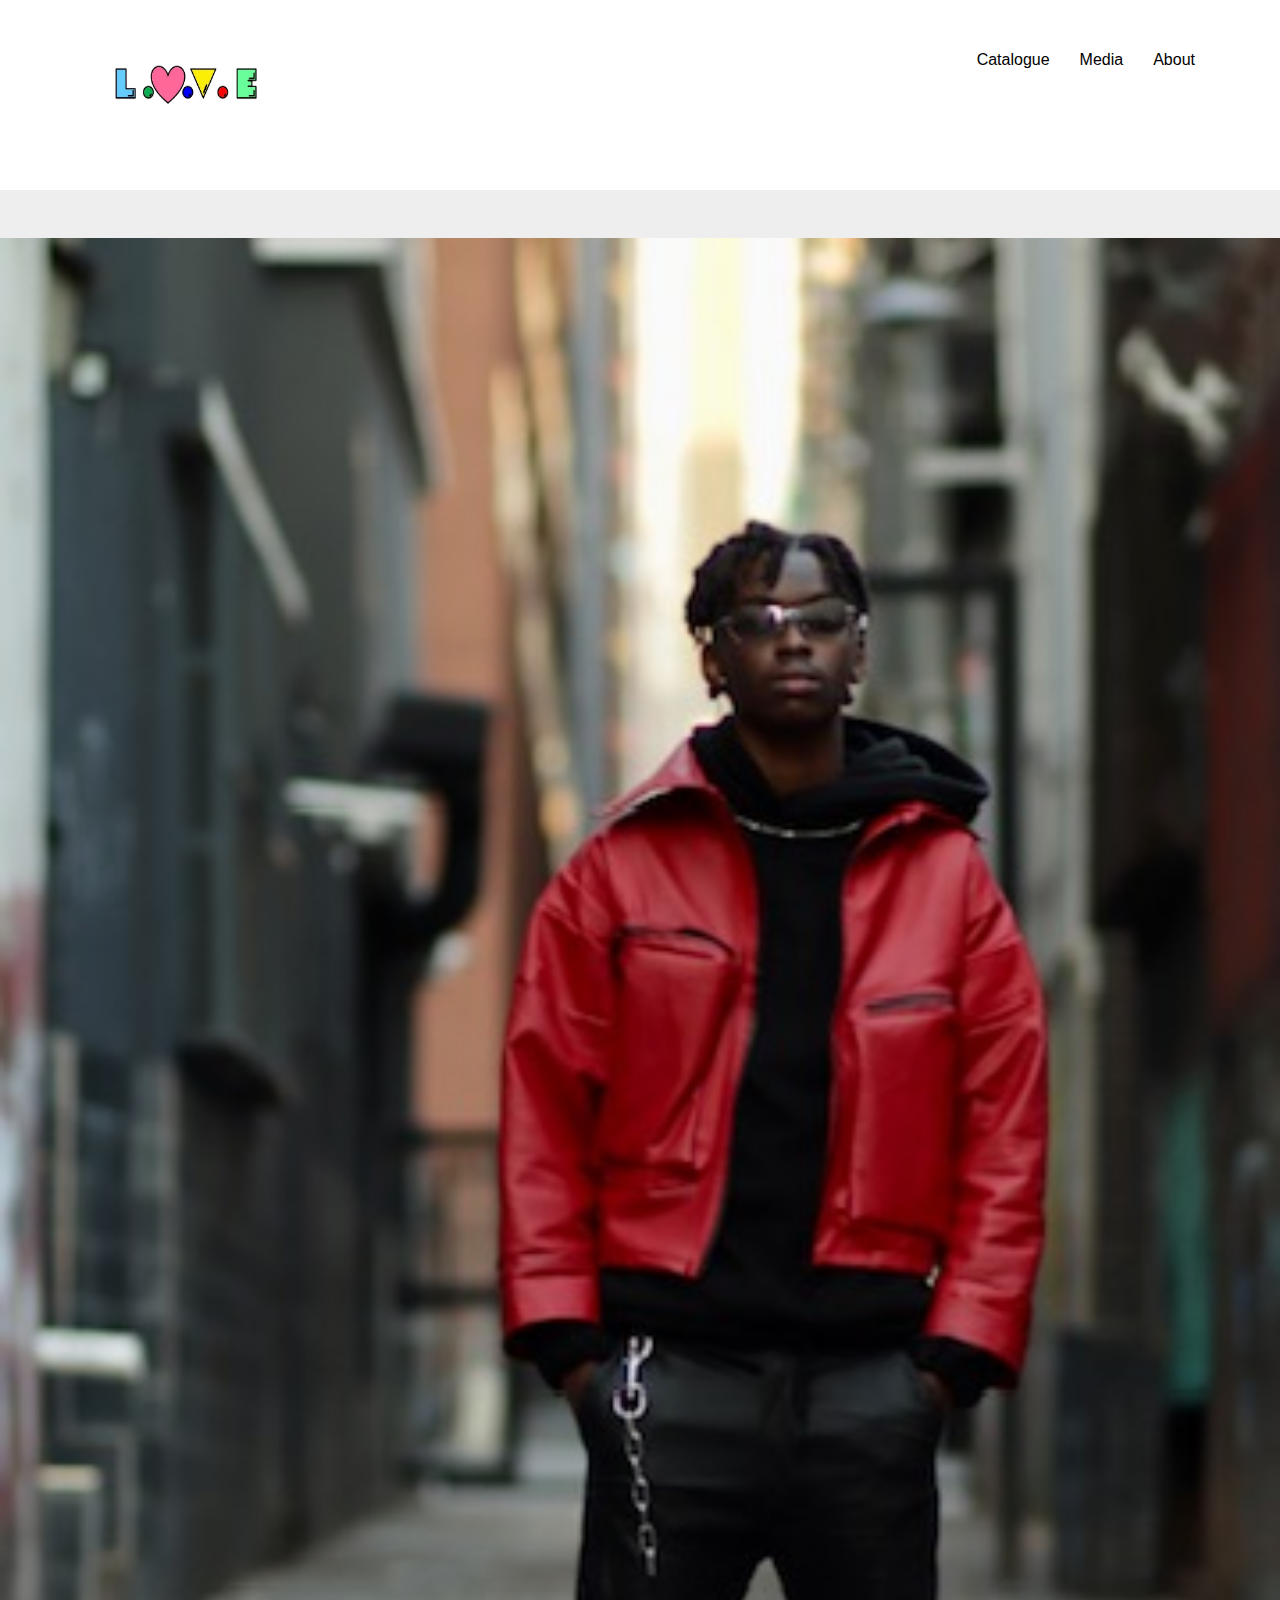
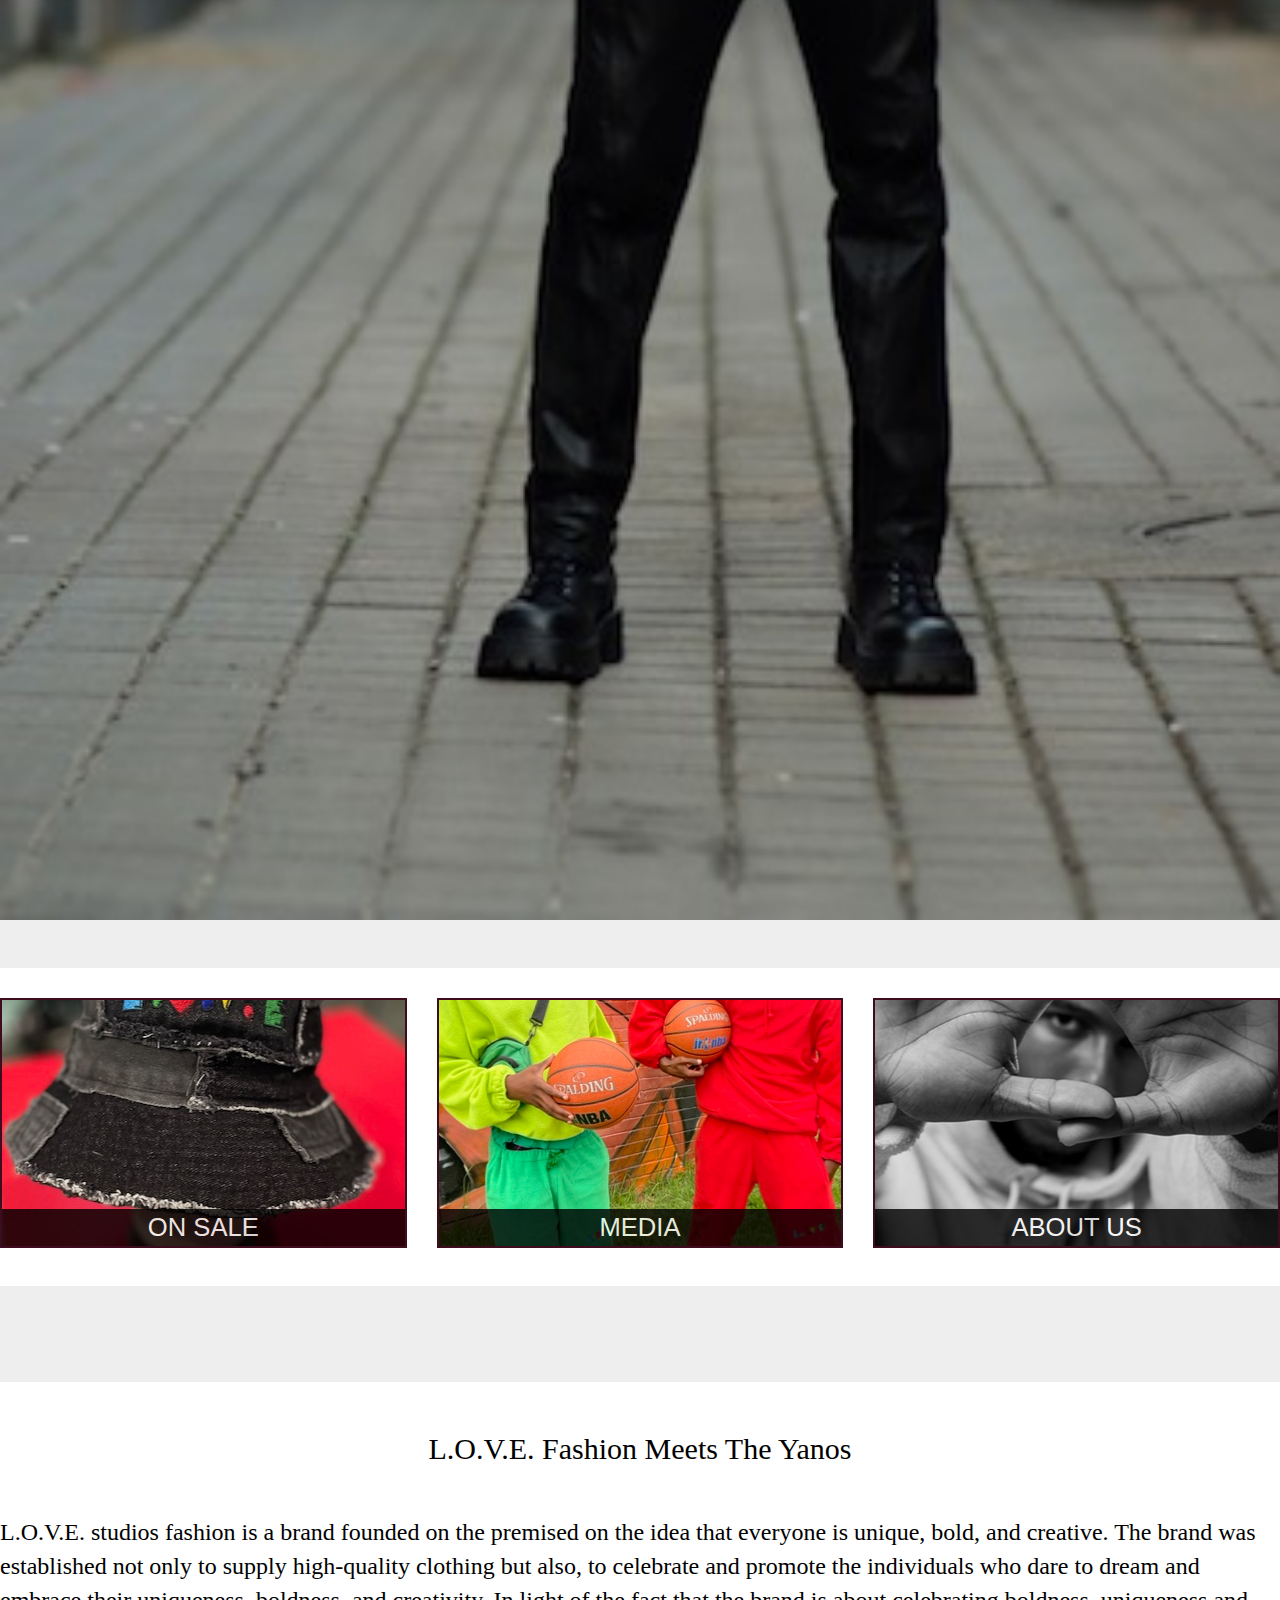
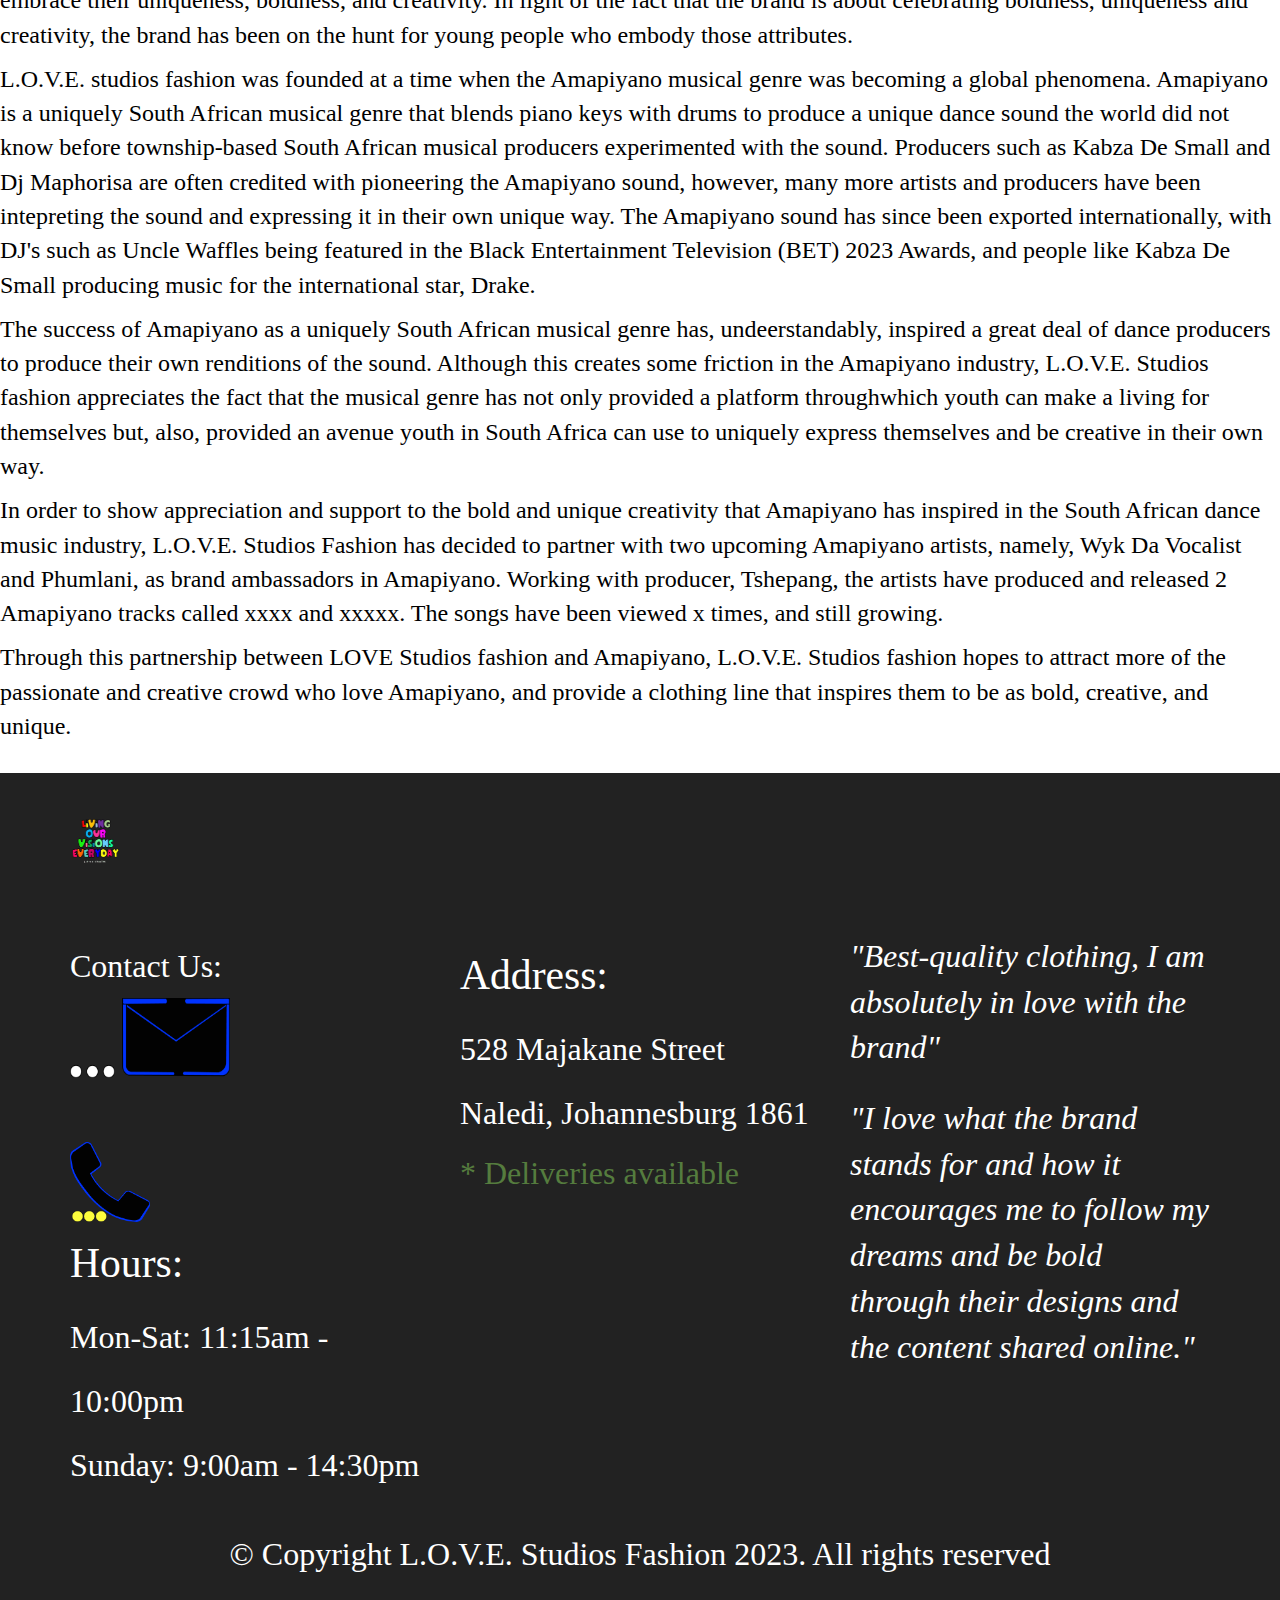
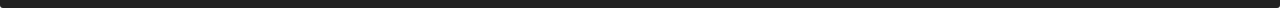
==== commit f81dfa0d: "update" ====
--- a/index.html
+++ b/index.html
@@ -97,32 +97,35 @@
         <h2>L.O.V.E. Fashion Meets The Yanos</h2>
       </div>
 
+      <div class="artBody">
+        <p>L.O.V.E. studios fashion is a brand founded on the premised on the idea that everyone is unique, bold, and creative. The brand was established not only to supply high-quality clothing but also, to celebrate and promote the individuals
+        who dare to dream and embrace their uniqueness, boldness, and creativity. In light of the fact that the brand is about celebrating boldness, uniqueness and creativity, the brand has been on the hunt for young people who embody those attributes.</p>
 
-      <p>L.O.V.E. studios fashion is a brand founded on the premised on the idea that everyone is unique, bold, and creative. The brand was established not only to supply high-quality clothing but also, to celebrate and promote the individuals
-      who dare to dream and embrace their uniqueness, boldness, and creativity. In light of the fact that the brand is about celebrating boldness, uniqueness and creativity, the brand has been on the hunt for young people who embody those attributes.</p>
+        <p>L.O.V.E. studios fashion was founded at a time when the Amapiyano musical genre was becoming a global phenomena. Amapiyano is a uniquely South African musical genre that blends piano keys with drums to produce a unique dance sound the world
+           did not know before township-based South African musical producers experimented with the sound. Producers such as Kabza De Small and Dj Maphorisa are often credited with pioneering the Amapiyano sound, however, many more artists and producers
+         have been intepreting the sound and expressing it in their own unique way. The Amapiyano sound has since been exported internationally, with DJ's such as Uncle Waffles being featured in the Black Entertainment Television (BET) 2023 Awards, and
+       people like Kabza De Small producing music for the international star, Drake.</p>
 
-      <p>L.O.V.E. studios fashion was founded at a time when the Amapiyano musical genre was becoming a global phenomena. Amapiyano is a uniquely South African musical genre that blends piano keys with drums to produce a unique dance sound the world
-         did not know before township-based South African musical producers experimented with the sound. Producers such as Kabza De Small and Dj Maphorisa are often credited with pioneering the Amapiyano sound, however, many more artists and producers
-       have been intepreting the sound and expressing it in their own unique way. The Amapiyano sound has since been exported internationally, with DJ's such as Uncle Waffles being featured in the Black Entertainment Television (BET) 2023 Awards, and
-     people like Kabza De Small producing music for the international star, Drake.</p>
+       <p>The success of Amapiyano as a uniquely South African musical genre has, undeerstandably, inspired a great deal of dance producers to produce their own renditions of the sound. Although this creates some friction in the Amapiyano industry,
+       L.O.V.E. Studios fashion appreciates the fact that the musical genre has not only provided a platform throughwhich youth can make a living for themselves but, also, provided an avenue youth in South Africa can use to uniquely express themselves
+       and be creative in their own way.</p>
 
-     <p>The success of Amapiyano as a uniquely South African musical genre has, undeerstandably, inspired a great deal of dance producers to produce their own renditions of the sound. Although this creates some friction in the Amapiyano industry,
-     L.O.V.E. Studios fashion appreciates the fact that the musical genre has not only provided a platform throughwhich youth can make a living for themselves but, also, provided an avenue youth in South Africa can use to uniquely express themselves
-     and be creative in their own way.</p>
+       <p>In order to show appreciation and support to the bold and unique creativity that Amapiyano has inspired in the South African dance music industry, L.O.V.E. Studios Fashion has decided to partner with two upcoming Amapiyano artists, namely, Wyk Da Vocalist and Phumlani, as brand ambassadors in Amapiyano.
+       Working with producer, Tshepang, the artists have produced and released 2 Amapiyano tracks called xxxx and xxxxx. The songs have been viewed x times, and still growing.</p>
 
-     <p>In order to show appreciation and support to the bold and unique creativity that Amapiyano has inspired in the South African dance music industry, L.O.V.E. Studios Fashion has decided to partner with two upcoming Amapiyano artists, namely, Wyk Da Vocalist and Phumlani, as brand ambassadors in Amapiyano.
-     Working with producer, Tshepang, the artists have produced and released 2 Amapiyano tracks called xxxx and xxxxx. The songs have been viewed x times, and still growing.</p>
-
-     <p>Through this partnership between LOVE Studios fashion and Amapiyano, L.O.V.E. Studios fashion hopes to attract more of the passionate and creative crowd who love Amapiyano, and provide a clothing line that inspires them to be as bold, creative, and unique.</p>
+       <p>Through this partnership between LOVE Studios fashion and Amapiyano, L.O.V.E. Studios fashion hopes to attract more of the passionate and creative crowd who love Amapiyano, and provide a clothing line that inspires them to be as bold, creative, and unique.</p>
+      </div>
     </article>
 
 
 
     <footer class="panel-footer">
       <div class="container">
-        <div class="row">
+        <div id="footBrand" class="row">
           <section>
-            <a href="index.html"><img src="images/IMG_1691.png" alt="brand logo" style="width: 250px; height: 250px;"></a>
+            <a href="index.html">
+              <img src="images/IMG_1691.PNG" alt="brand logo" style="width: 80px; height: 80px;">
+            </a>
           </section><br>
           <section id="hours" class="col-sm-4">
             <section>
--- a/css/styles.css
+++ b/css/styles.css
@@ -3,6 +3,12 @@
   color: black;
   background-color: white;
   font-family: 'PacFont', sans-serif;
+}
+.artBody {
+  font-family: 'Press Start 2P';
+}
+#footBrand {
+  font-family: 'Press Start 2P', 'Bungee Spice';
 }
 .jumText{
   font-family: 'Press Start 2P';
@@ -26,6 +32,7 @@
 margin-bottom: 50px;
 font-family: 'PacFont';
 }
+
 /** HEADER **/
 #header-nav {
   background-color: white;
@@ -133,7 +140,7 @@
 }
 #address p {
   color: #557c3e;
-  font-size: .8em;
+ 7  font-size: .8em;
   line-height: 1.8;
 }
 #testimonials {
@@ -425,7 +432,7 @@
   background-position: center;
 }
 #news-tile {
-  background: url('../images/IMG_1995.jpeg') no-repeat;
+  background: url('../images/IMG_1995.JPEG') no-repeat;
   background-position: center;
 }
 #skopi-tile {
@@ -738,6 +745,14 @@
   }
   /* End Header */
 
+  /*about pictures*/
+  @media (max-width: 766px) {
+    #storyImg{
+      width: 150px;
+      height: 150px;
+    }
+  }
+
   /* Footer */
   .panel-footer section {
     margin-bottom: 30px;
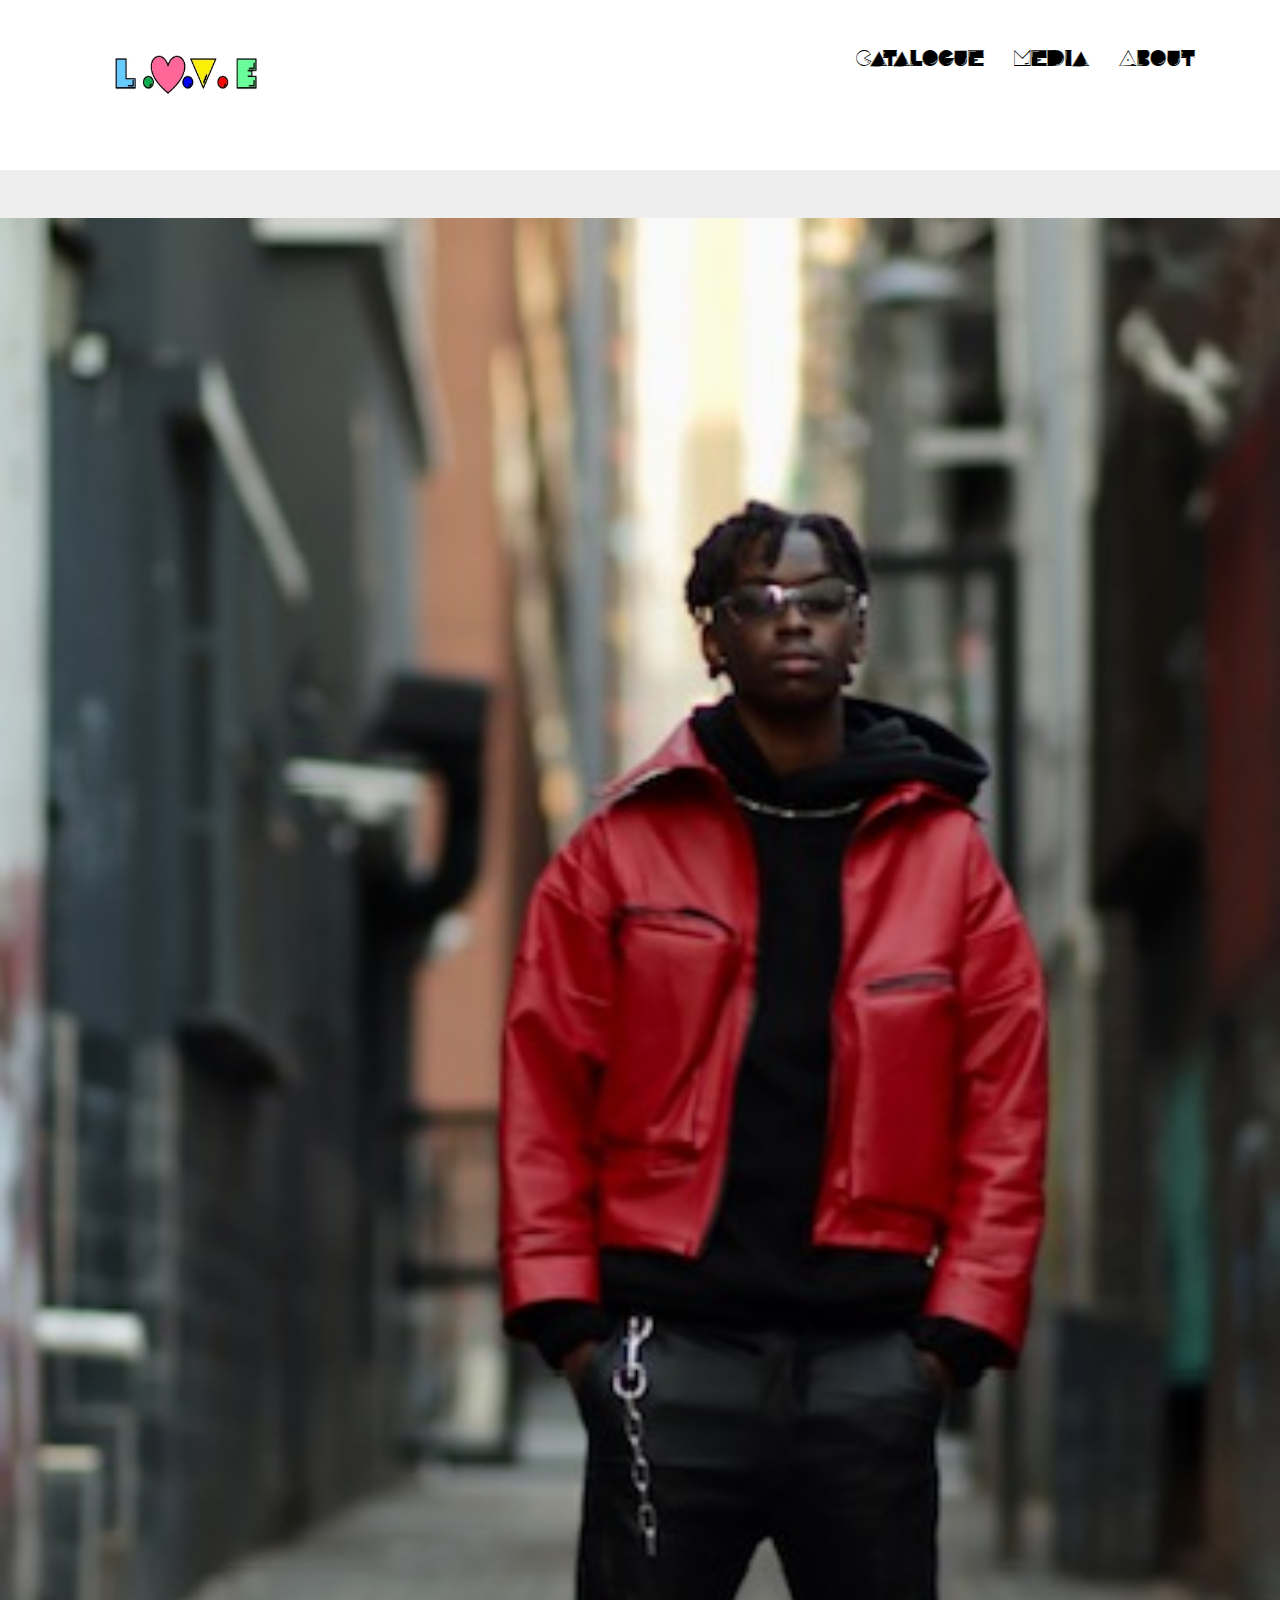
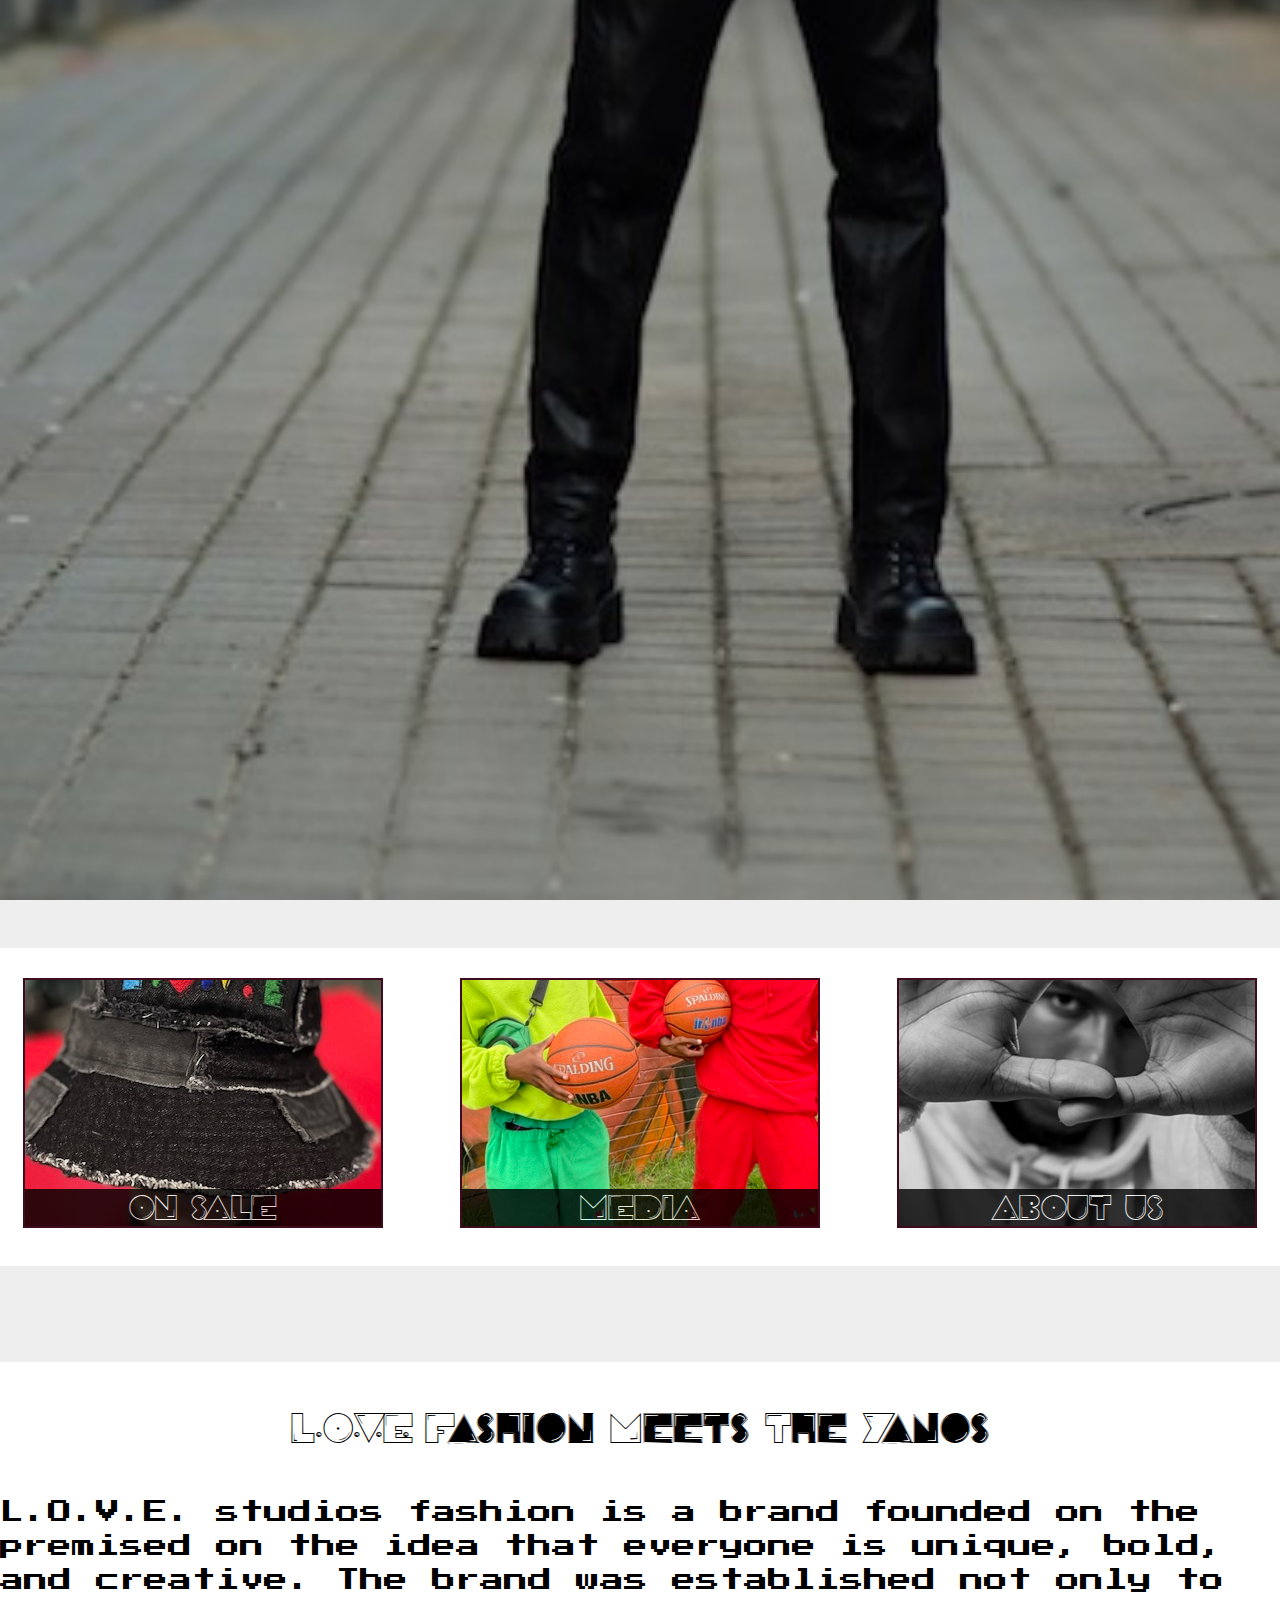
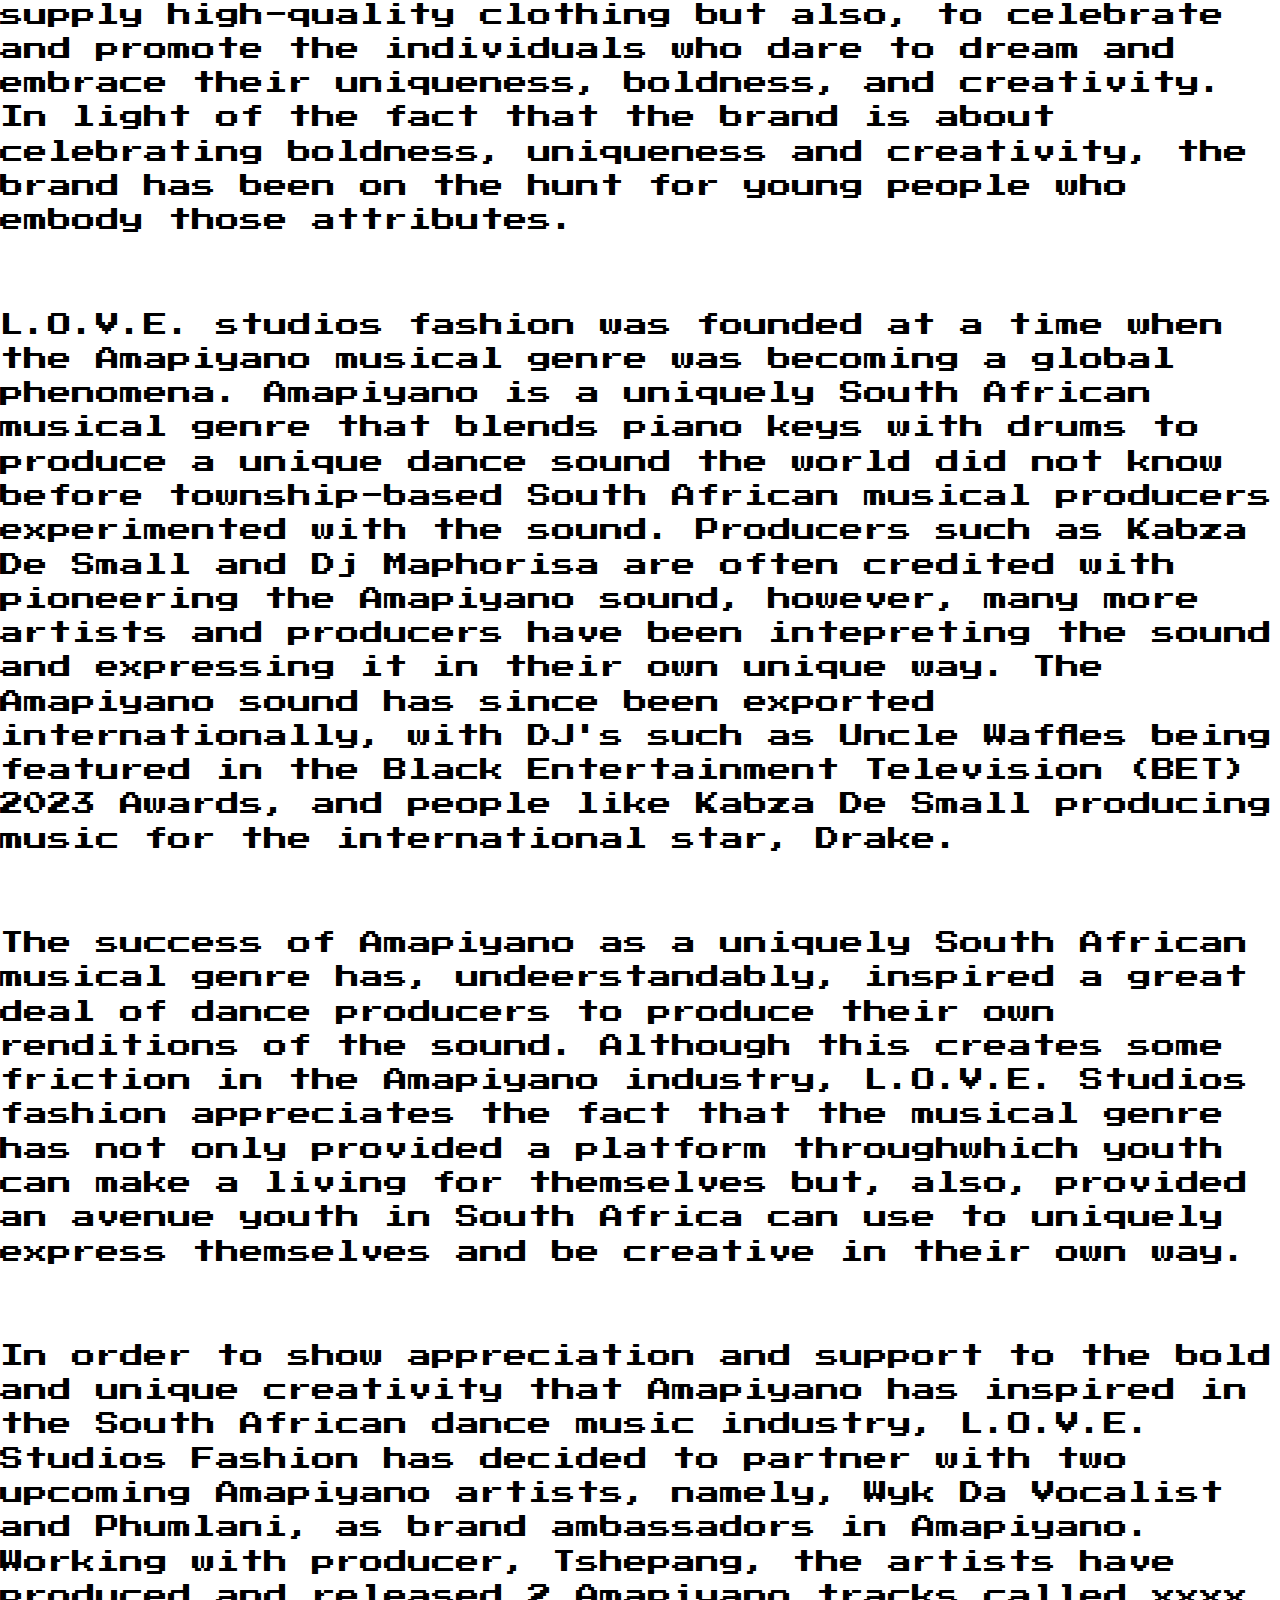
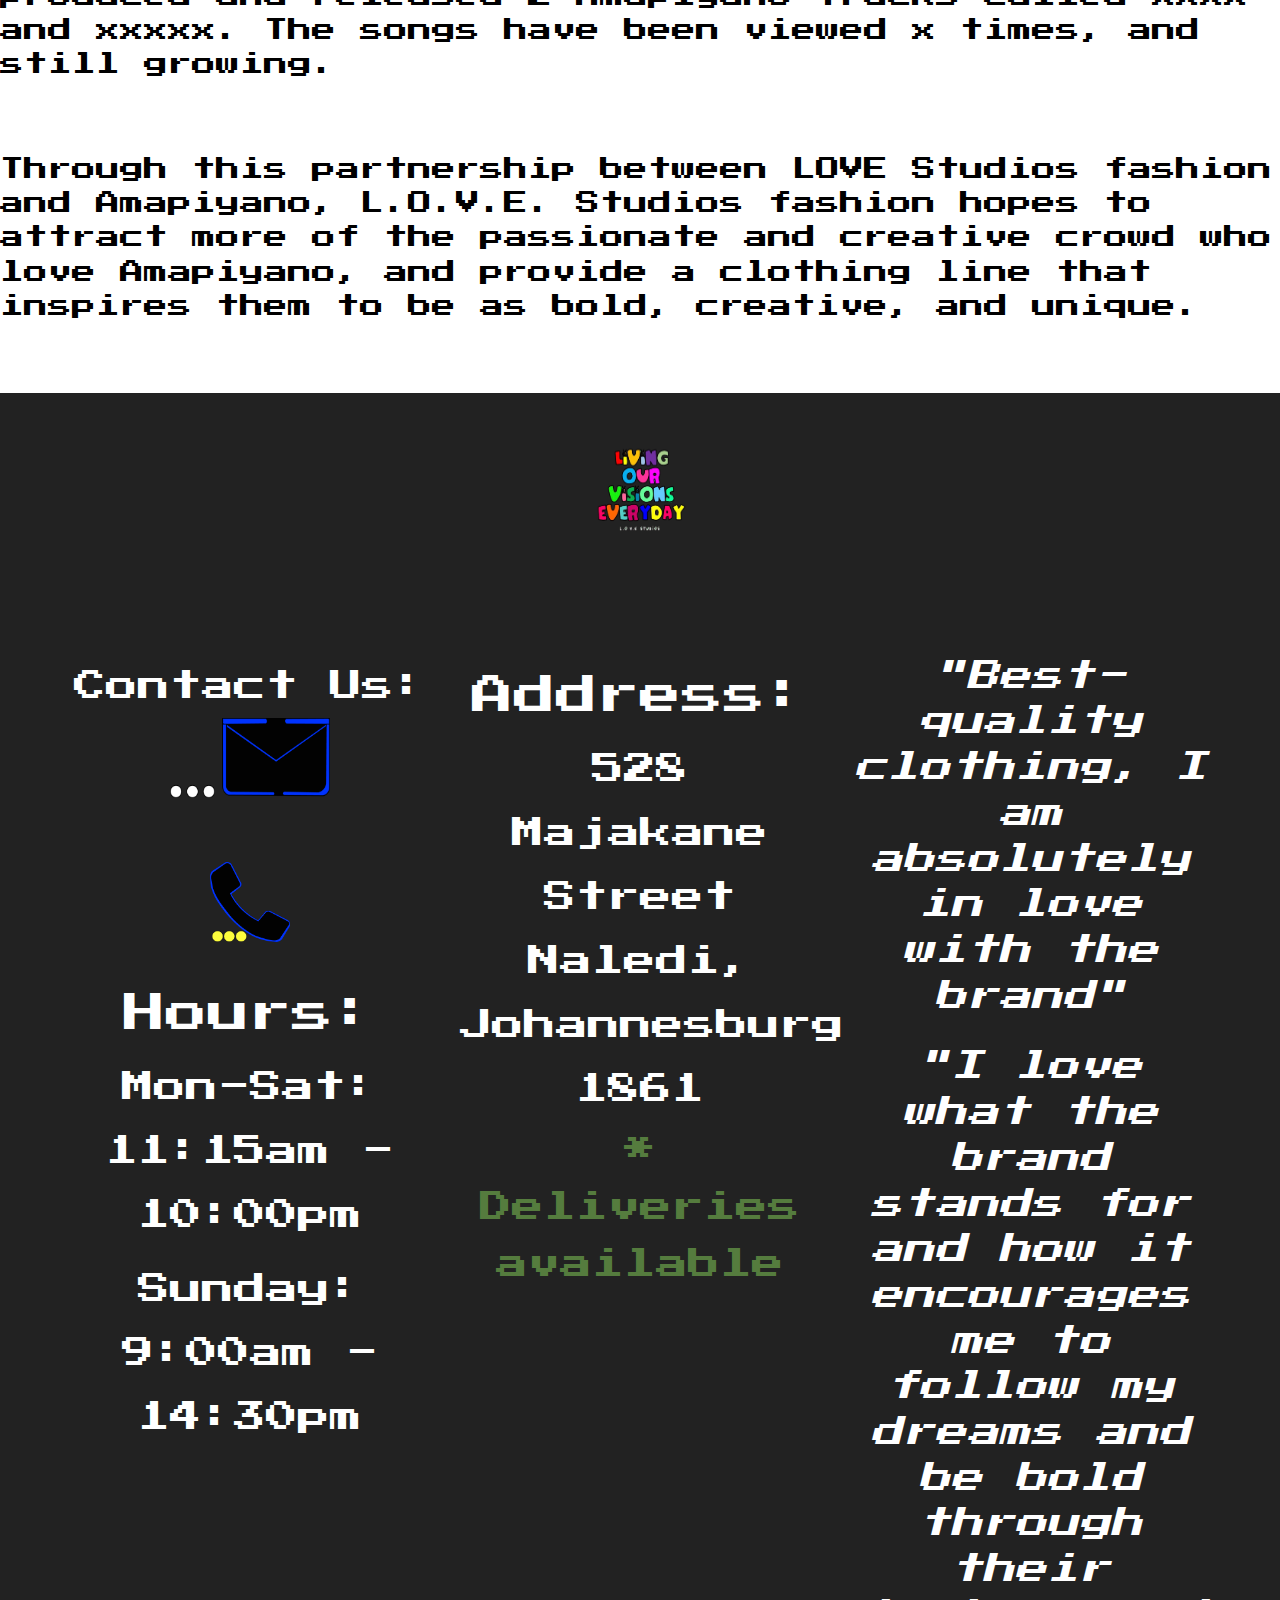
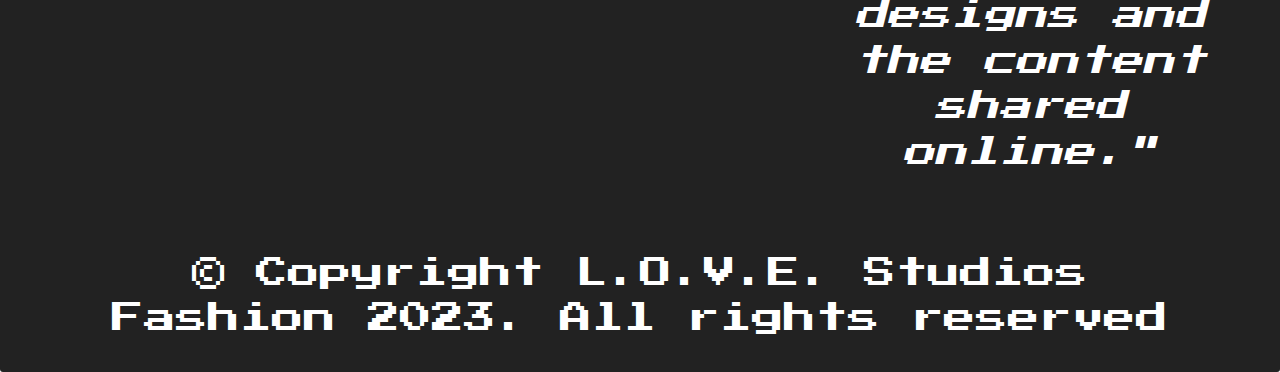
==== commit 5bea3d35: "phone fix." ====
--- a/index.html
+++ b/index.html
@@ -11,9 +11,6 @@
     <link href="VT323/VT323-Regular.ttf" rel="font">
     <link rel="font" href="Bungee_Spice/BungeeSpice-Regular.ttf">
     <link rel="font" href="/Press_Start_2P/PressStart2P-Regular.ttf">
-    <link href='https://fonts.googleapis.com/css?family=Oxygen:400,300,700' rel='stylesheet' type='text/css'>
-    <link href='https://fonts.googleapis.com/css?family=Lora' rel='stylesheet' type='text/css'>
-    <link href="https://fonts.cdnfonts.com/css/pac-font" rel="stylesheet">
   </head>
   <body>
     <header>
@@ -59,9 +56,6 @@
                 <a href="about.html">
                   <span class=""></span><br class="hidden-xs"> About</a>
               </li>
-              <li id="phone" class="hidden-xs">
-
-              </li>
             </ul><!-- #nav-list -->
           </div><!-- .collapse .navbar-collapse -->
         </div><!-- .container -->
@@ -69,12 +63,12 @@
     </header>
 
     <div class="jumbotron">
-      <img src="images/IMG_2303.JPEG" alt="Picture of restaurant" class="img-responsive" style="width: 100%; height: 100%">
+      <img src="images/IMG_2303.JPEG" alt="Main Picture" class="img-responsive" style="width: 100%; height: 100%">
     </div>
 
     <div id="home-tiles" class="row">
       <div class="col-md-4 col-sm-6 col-xs-12">
-        <a href="menu.html"><div id="menu-tile"><span>On Sale</span></div></a>
+        <a href="menu.html"><div id="sale-tile"><span>On Sale</span></div></a>
       </div>
       <div class="col-md-4 col-sm-6 col-xs-12">
         <a href="brandMedia.html">
@@ -124,7 +118,7 @@
         <div id="footBrand" class="row">
           <section>
             <a href="index.html">
-              <img src="images/IMG_1691.PNG" alt="brand logo" style="width: 80px; height: 80px;">
+              <img src="images/IMG_1691.PNG" alt="brand logo" style="width: 150px; height: 150px;">
             </a>
           </section><br>
           <section id="hours" class="col-sm-4">
@@ -139,8 +133,9 @@
               <hr class="visible-xs">
             </section>
             <span>Hours:</span><br>
-            Mon-Sat: 11:15am - 10:00pm<br>
-            Sunday: 9:00am - 14:30pm
+            <p>Mon-Sat: 11:15am - 10:00pm</p>
+            <p>Sunday: 9:00am - 14:30pm</p><br>
+
             <hr class="visible-xs">
           </section>
           <section id="address" class="col-sm-4">
--- a/css/styles.css
+++ b/css/styles.css
@@ -4,8 +4,25 @@
   background-color: white;
   font-family: 'PacFont', sans-serif;
 }
-.artBody {
-  font-family: 'Press Start 2P';
+@font-face {
+  font-family: PressStart2P;
+  src: url('../fonts/Press_Start_2P/PressStart2P-Regular.ttf');
+
+}
+
+@font-face {
+  font-family: PacFont;
+  src: url('../fonts/pacfont/PAC-FONT.TTF');
+}
+
+.medHead > h3{
+  font-family: PacFont,fantasy ;
+}
+
+.artBody p{
+  font-family: PressStart2P;
+  margin-bottom: 70px;
+
 }
 #footBrand {
   font-family: 'Press Start 2P', 'Bungee Spice';
@@ -40,40 +57,6 @@
   border: 0;
 }
 
-#logo-img {
-  background: url('../images/restaurant-logo_large.png') no-repeat;
-  width: 150px;
-  height: 150px;
-  margin: 10px 15px 10px 0;
-}
-
-.navbar-brand {
-  padding-top: 25px;
-}
-.navbar-brand h1 { /* Restaurant name */
-  font-family: 'Lora', serif;
-  color: #557c3e;
-  font-size: 1.5em;
-  text-transform: uppercase;
-  font-weight: bold;
-  text-shadow: 1px 1px 1px #222;
-  margin-top: 0;
-  margin-bottom: 0;
-  line-height: .75;
-}
-.navbar-brand a:hover, .navbar-brand a:focus {
-  text-decoration: none;
-}
-.navbar-brand p { /* Kosher cert */
-  color: #000;
-  text-transform: uppercase;
-  font-size: .7em;
-  margin-top: 15px;
-}
-.navbar-brand p span { /* Star-K */
-  vertical-align: middle;
-}
-
 .itemDetails{
   font-family: 'Press Start 2P';
   text-align: center;
@@ -92,21 +75,7 @@
 #nav-list a span {
   font-size: 1.8em;
 }
-.cont{
-  margin-top: 50px;
-}
-#phone {
-  margin-top: 5px;
-}
-#phone a { /* Phone number */
-  text-align: right;
-  padding-bottom: 0;
-}
-#phone div { /* We Deliver */
-  color: #557c3e;
-  text-align: right;
-  padding-right: 15px;
-}
+
 
 .navbar-header button.navbar-toggle, .navbar-header .icon-bar {
   border: 1px solid #61122f;
@@ -131,6 +100,7 @@
   margin-bottom: 35px;
 }
 #hours, #address {
+  font-family: PressStart2P;
   line-height: 2;
   color: white;
 }
@@ -144,6 +114,7 @@
   line-height: 1.8;
 }
 #testimonials {
+  font-family: PressStart2P;
   font-style: italic;
   color: white;
 }
@@ -152,157 +123,63 @@
 }
 
 #copyR{
+  font-family: PressStart2P;
   color: white;
 }
 /* END FOOTER */
 
-/*ABOUT PAGE*/
-#LoveHeader{
-  text-align: center;
-}
-/*END ABOUT*/
-
-
-/* HOME PAGE */
-.container .jumbotron {
-  box-shadow: 0 0 50px #3F0C1F;
-  border: 2px solid #3F0C1F;
-}
-
+
+/*MEDIA PAGE*/
 #newsHead{
   font-family: 'Press Start 2P';
   color: #020202;
   text-decoration: underline;
 
 }
+
+#news-tile span, #music-tile span, #videos-tile span, #snaps-tile span {
+  position: absolute;
+  bottom: 0;
+  right: 0;
+  width: 100%;
+  text-align: center;
+  font-size: 1.6em;
+  text-transform: uppercase;
+  background-color: #000;
+  color: #fff;
+  opacity: .8;
+}
+
+/*END MEDIA PAGE*/
+
+/*NEWS PAGE*/
 #newsBlock{
   margin-bottom: 50px;
 }
-#menu-tile, #specials-tile, #map-tile {
-  height: 250px;
-  width: 100%;
-  margin-bottom: 15px;
-  position: relative;
-  border: 2px solid #3F0C1F;
-  overflow: hidden;
-}
-
-#snaps-tile {
-  height: 250px;
-  width: 100%;
-  margin-bottom: 15px;
-  position: relative;
-  border: 2px solid #3F0C1F;
-  overflow: hidden;
-}
-#music-tile {
-  height: 250px;
-  width: 100%;
-  margin-bottom: 15px;
-  position: relative;
-  border: 2px solid #3F0C1F;
-  overflow: hidden;
-}
-#videos-tile {
-  height: 250px;
-  width: 100%;
-  margin-bottom: 15px;
-  position: relative;
-  border: 2px solid #3F0C1F;
-  overflow: hidden;
-}
-#news-tile {
-  height: 250px;
-  width: 100%;
-  margin-bottom: 15px;
-  position: relative;
-  border: 2px solid #3F0C1F;
-  overflow: hidden;
-}
-#menu-tile, #medias-tile, #map-tile {
-  height: 250px;
-  width: 100%;
-  margin-bottom: 15px;
-  position: relative;
-  border: 2px solid #3F0C1F;
-  overflow: hidden;
-}
-#hats-tile, #topz-tile, #map-tile {
-  height: 250px;
-  width: 100%;
-  margin-bottom: 15px;
-  position: relative;
-  border: 2px solid #3F0C1F;
-  overflow: hidden;
-}
-#emailPlace{
-  margin-bottom: 50px;
-}
-#skopi-tile {
+
+/*END NEWS PAGE*/
+
+/*SNAPS PAGE*/
+#pic-tile, #pic2-tile, #pic3-tile {
   height: 500px;
   width: 100%;
   margin-bottom: 15px;
   position: relative;
   overflow: hidden;
 }
-#skopi1-tile {
-  height: 500px;
-  width: 100%;
-  margin-bottom: 15px;
-  position: relative;
-  overflow: hidden;
-}
-#skopi2-tile {
-  height: 500px;
-  width: 100%;
-  margin-bottom: 15px;
-  position: relative;
-  overflow: hidden;
-}
-#skopi3-tile {
-  height: 500px;
-  width: 100%;
-  margin-bottom: 15px;
-  position: relative;
-
-}
 #pic-tile {
-  height: 500px;
-  width: 100%;
-  margin-bottom: 15px;
-  position: relative;
-  /* border: 2px solid #3F0C1F; */
-  overflow: hidden;
-}
-#tops-tile {
-  height: 500px;
-  width: 100%;
-  margin-bottom: 15px;
-  position: relative;
-  overflow: hidden;
-}
-#tops1-tile {
-  height: 500px;
-  width: 100%;
-  margin-bottom: 15px;
-  position: relative;
-  overflow: hidden;
-}
-#tops2-tile, #map-tile {
-  height: 500px;
-  width: 100%;
-  margin-bottom: 15px;
-  position: relative;
-  overflow: hidden;
-}
-#tops3-tile, #map-tile {
-  height: 500px;
-  width: 100%;
-  margin-bottom: 15px;
-  position: relative;
-  border: 2px solid #3F0C1F;
-  overflow: hidden;
-}
+  /* background: url('../images/DSCF3668.jpeg') no-repeat; */
+  background-position: center;
+}
+#pic2-tile {
+  /* background: url('../images/DSCF3695-2.jpeg') no-repeat; */
+  background-position: center;
+}
+#pic3-tile {
+  /* background: url('../images/DSCF3733-2.jpeg') no-repeat; */
+  background-position: center;
+}
+
 #myImg, #myImg1, #myImg2, #myImg3, #myImg4, #myImg5, #myImg6, #myImg7, #myImg8, #myImg9, #myImg10, #myImg11, #myImg13, #myImg14, #myImg15, #myImg16, #myImg17, #myImg18, #myImg19, #myImg20{
   transition: 0.3s;
 }
@@ -368,99 +245,24 @@
   text-decoration: none;
   cursor: pointer;
 }
-
-@media only screen and (max-width: 700px) {
-  .modal-content {
-    width: 100%
-  }
-}
-
-#tops3-tile, #map-tile {
-  height: 500px;
+/*END SNAPS PAGE*/
+
+/* HOME PAGE */
+.container .jumbotron {
+  box-shadow: 0 0 50px #3F0C1F;
+  border: 2px solid #3F0C1F;
+}
+
+#sale-tile, #medias-tile, #specialsTile {
+  height: 250px;
   width: 100%;
   margin-bottom: 15px;
   position: relative;
   border: 2px solid #3F0C1F;
   overflow: hidden;
 }
-#pic2-tile {
-  height: 500px;
-  width: 100%;
-  margin-bottom: 15px;
-  position: relative;
-  overflow: hidden;
-}
-#pic3-tile {
-  height: 500px;
-  width: 100%;
-  margin-bottom: 15px;
-  position: relative;
-  overflow: hidden;
-}
-#menu-tile, #specialsTile, #map-tile {
-  height: 250px;
-  width: 100%;
-  margin-bottom: 15px;
-  position: relative;
-  border: 2px solid #3F0C1F;
-  overflow: hidden;
-}
-#menu-tile:hover, #specials-tile:hover, #map-tile:hover {
-  box-shadow: 0 1px 5px 1px #cccccc;
-}
-#menu-tile:hover, #specialsTile:hover, #map-tile:hover {
-  box-shadow: 0 1px 5px 1px #cccccc;
-}
-#menu-tile {
+#sale-tile {
   background: url('../images/IMG_2486.jpg') no-repeat;
-  background-position: center;
-}
-#hats-tile {
-  background: url('../images/FB_IMG_1684749015957.jpg') no-repeat;
-  background-position: center;
-}
-#snaps-tile {
-  background: url('../images/IMG_2369.jpeg') no-repeat;
-  background-position: center;
-}
-#music-tile {
-  background: url('../images/IMG_2094.jpeg') no-repeat;
-  background-position: center;
-}
-#videos-tile {
-  background: url('../images/IMG-20230704-WA0001.jpg') no-repeat;
-  background-position: center;
-}
-#news-tile {
-  background: url('../images/IMG_1995.JPEG') no-repeat;
-  background-position: center;
-}
-#skopi-tile {
-  background: url('../images/IMG_2486.jpg') no-repeat;
-  background-position: center;
-}
-#skopi1-tile {
-  background: url('../images/IMG_3888.jpg') no-repeat;
-  background-position: center;
-}
-#skopi2-tile {
-  background: url('../images/IMG_2490.jpg') no-repeat;
-  background-position: center;
-}
-#skopi3-tile {
-  background: url('../images/IMG_3927.jpg') no-repeat;
-  background-position: center;
-}
-#pic-tile {
-  /* background: url('../images/DSCF3668.jpeg') no-repeat; */
-  background-position: center;
-}
-#pic2-tile {
-  /* background: url('../images/DSCF3695-2.jpeg') no-repeat; */
-  background-position: center;
-}
-#pic3-tile {
-  /* background: url('../images/DSCF3733-2.jpeg') no-repeat; */
   background-position: center;
 }
 #specialsTile {
@@ -471,31 +273,10 @@
   background: url('../images/IMG_3314.jpg') no-repeat;
   background-position: center;
 }
-#topz-tile {
-  background: url('../images/IMG_3285.jpg') no-repeat;
-  background-position: center;
-}
-#tops-tile {
-  background: url('../images/0F32BE66-8FE7-40CD-817E-2B0E46058853.jpg') no-repeat;
-  background-position: center;
-}
-#tops1-tile {
-  background: url('../images/PhotoRoom_20220611_132826.jpeg') no-repeat;
-  background-position: center;
-}
-#tops2-tile {
-  background: url('../images/IMG_3285.jpg') no-repeat;
-  background-position: center;
-}
-#tops3-tile {
-  background: url('../images/IMG_0006.jpg') no-repeat;
-  background-position: center;
-}
-#map-tile {
-  background: url('../images/0F32BE66-8FE7-40CD-817E-2B0E46058853.jpg') no-repeat;
-  background-position: center;
-}
-#menu-tile span, #specials-tile span, #map-tile span {
+#sale-tile:hover, #specialsTile:hover, #medias-tile:hover {
+  box-shadow: 0 1px 5px 1px #cccccc;
+}
+#sale-tile span, #specialsTile span, #medias-tile span {
   position: absolute;
   bottom: 0;
   right: 0;
@@ -507,7 +288,150 @@
   color: #fff;
   opacity: .8;
 }
-#news-tile span {
+#sale-tile, #specialsTile, #medias-tile {
+  width: 360px;
+  margin: 0 auto 15px;
+}
+
+/* END HOME PAGE */
+/*MEDIA PAGE*/
+#snaps-tile, #news-tile, #videos-tile, #music-tile {
+  height: 250px;
+  width: 100%;
+  margin-bottom: 15px;
+  position: relative;
+  border: 2px solid #3F0C1F;
+  overflow: hidden;
+}
+#snaps-tile {
+  background: url('../images/IMG_2369.jpeg') no-repeat;
+  background-position: center;
+}
+#music-tile {
+  background: url('../images/IMG_2094.JPEG') no-repeat;
+  background-position: center;
+}
+#videos-tile {
+  background: url('../images/IMG-20230704-WA0001.JPG') no-repeat;
+  background-position: center;
+}
+#news-tile {
+  background: url('../images/IMG_1995.JPEG') no-repeat;
+  background-position: center;
+}
+#news-tile, #snaps-tile, #music-tile, #videos-tile {
+  width: 360px;
+  margin: 0 auto 15px;
+}
+/*END MEDIA PAGE*/
+
+/*ABOUT PAGE*/
+#LoveHeader{
+  font-family: PacFont;
+  text-align: center;
+
+}
+
+
+/*END ABOUT PAGE*/
+#hats-tile, #topz-tile, #map-tile {
+  height: 250px;
+  width: 100%;
+  margin-bottom: 15px;
+  position: relative;
+  border: 2px solid #3F0C1F;
+  overflow: hidden;
+}
+
+/*CATALOGUE PAGE*/
+#skopi-tile, #skopi1-tile, #skopi2-tile, #skopi3-tile {
+  height: 500px;
+  width: 100%;
+  margin-bottom: 15px;
+  position: relative;
+  overflow: hidden;
+}
+#tops-tile, #tops1-tile, #tops2-tile, #tops3-tile {
+  height: 500px;
+  width: 100%;
+  margin-bottom: 15px;
+  position: relative;
+  overflow: hidden;
+}
+#skopi-tile {
+  background: url('../images/IMG_2486.jpg') no-repeat;
+  background-position: center;
+}
+#skopi1-tile {
+  background: url('../images/IMG_3888.jpg') no-repeat;
+  background-position: center;
+}
+#skopi2-tile {
+  background: url('../images/IMG_2490.jpg') no-repeat;
+  background-position: center;
+}
+#skopi3-tile {
+  background: url('../images/IMG_3927.jpg') no-repeat;
+  background-position: center;
+}
+
+#tops-tile {
+  background: url('../images/0F32BE66-8FE7-40CD-817E-2B0E46058853.jpg') no-repeat;
+  background-position: center;
+}
+#tops1-tile {
+  background: url('../images/PhotoRoom_20220611_132826.jpeg') no-repeat;
+  background-position: center;
+}
+#tops2-tile {
+  background: url('../images/IMG_3285.jpg') no-repeat;
+  background-position: center;
+}
+#tops3-tile {
+  background: url('../images/IMG_0006.jpg') no-repeat;
+  background-position: center;
+}
+
+/*END CATALOGUE PAGE*/
+#emailPlace{
+  margin-bottom: 50px;
+}
+
+
+
+
+
+@media only screen and (max-width: 700px) {
+  .modal-content {
+    width: 100%
+  }
+}
+
+
+#menu-tile:hover, #specials-tile:hover, #map-tile:hover {
+  box-shadow: 0 1px 5px 1px #cccccc;
+}
+
+
+#hats-tile {
+  background: url('../images/FB_IMG_1684749015957.jpg') no-repeat;
+  background-position: center;
+}
+
+
+
+
+#topz-tile {
+  background: url('../images/IMG_3285.jpg') no-repeat;
+  background-position: center;
+}
+
+#map-tile {
+  background: url('../images/0F32BE66-8FE7-40CD-817E-2B0E46058853.jpg') no-repeat;
+  background-position: center;
+}
+
+#hats-tile span, #topz-tile span, #map-tile span {
   position: absolute;
   bottom: 0;
   right: 0;
@@ -519,7 +443,7 @@
   color: #fff;
   opacity: .8;
 }
-#snaps-tile span {
+#menu-tile span, #tops-tile span, #map-tile span {
   position: absolute;
   bottom: 0;
   right: 0;
@@ -531,145 +455,19 @@
   color: #fff;
   opacity: .8;
 }
-#music-tile span {
-  position: absolute;
-  bottom: 0;
-  right: 0;
-  width: 100%;
-  text-align: center;
-  font-size: 1.6em;
-  text-transform: uppercase;
-  background-color: #000;
-  color: #fff;
-  opacity: .8;
-}
-#videos-tile span {
-  position: absolute;
-  bottom: 0;
-  right: 0;
-  width: 100%;
-  text-align: center;
-  font-size: 1.6em;
-  text-transform: uppercase;
-  background-color: #000;
-  color: #fff;
-  opacity: .8;
-}
-#menu-tile span, #medias-tile span, #map-tile span {
-  position: absolute;
-  bottom: 0;
-  right: 0;
-  width: 100%;
-  text-align: center;
-  font-size: 1.6em;
-  text-transform: uppercase;
-  background-color: #000;
-  color: #fff;
-  opacity: .8;
-}
-#hats-tile span, #topz-tile span, #map-tile span {
-  position: absolute;
-  bottom: 0;
-  right: 0;
-  width: 100%;
-  text-align: center;
-  font-size: 1.6em;
-  text-transform: uppercase;
-  background-color: #000;
-  color: #fff;
-  opacity: .8;
-}
-#menu-tile span, #tops-tile span, #map-tile span {
-  position: absolute;
-  bottom: 0;
-  right: 0;
-  width: 100%;
-  text-align: center;
-  font-size: 1.6em;
-  text-transform: uppercase;
-  background-color: #000;
-  color: #fff;
-  opacity: .8;
-}
-#menu-tile span, #specialsTile span, #map-tile span {
-  position: absolute;
-  bottom: 0;
-  right: 0;
-  width: 100%;
-  text-align: center;
-  font-size: 1.6em;
-  text-transform: uppercase;
-  background-color: #000;
-  color: #fff;
-  opacity: .8;
-}
-/* END HOME PAGE */
-
-/* MENU CATEGORIES PAGE */
-
-
-#menu-categories-title + div {
-  margin-bottom: 50px;
-}
-/* END MENU CATEGORIES PAGE */
-
-/* SINGLE CATEGORY PAGE */
-.menu-item-tile {
-  margin-bottom: 25px;
-}
-.menu-item-tile hr {
-  width: 80%;
-}
-.menu-item-tile .menu-item-price {
-  font-size: 1.1em;
-  text-align: right;
-  margin-top: -15px;
-  margin-right: -15px;
-}
-.menu-item-tile .menu-item-price span {
-  font-size: .6em;
-}
-.menu-item-photo {
-  position: relative;
-  border: 2px solid #3F0C1F;
-  overflow: hidden;
-  padding: 0;
-  margin-right: -15px;
-  margin-left: auto;
-  margin-bottom: 20px;
-  max-width: 250px;
-}
-.menu-item-photo div {
-  position: absolute;
-  bottom: 0;
-  right: 0;
-  width: 80px;
-  background-color: #557c3e;
-  text-align: center;
-}
-.menu-item-description {
-  padding-right: 30px;
-}
-h3.menu-item-title {
-  margin: 0 0 10px;
-}
-.menu-item-details {
-  font-size: .9em;
-  font-style: italic;
-}
-/* END SINGLE CATEGORY PAGE */
+
 
 
 /********** Large devices only **********/
-@media (min-width: 1200px) {
+/* @media (min-width: 1200px) {
   .container .jumbotron {
     background: url('../images/IMG_2303.JPEG') no-repeat;
     height: 675px;
   }
-}
+} */
 
 /********** Medium devices only **********/
-@media (min-width: 992px) and (max-width: 1199px) {
+/* @media (min-width: 992px) and (max-width: 1199px) {
   /* Header */
   /* #logo-img {
     background: url('../images/PhotoRoom_20230105_173615.jpg') no-repeat;
@@ -678,47 +476,47 @@
     margin: 5px 5px 5px 0;
   } */
   /* End Header */
-  #logo-imge {
+  /* #logo-imge {
     width: 250px;
     height: 250px;
     margin: 5px 5px 5px 0;
-  }
+  } */
   /* Home Page */
-  .container .jumbotron {
+  /* .container .jumbotron {
     background: url('../images/jumbotron_992.jpg') no-repeat;
     height: 558px;
-  }
+  } */
   /* End Home Page */
 }
 
 /********** Small devices only **********/
-@media (min-width: 768px) and (max-width: 991px) {
+/* @media (min-width: 768px) and (max-width: 991px) {
   /* Home Page */
-  .container .jumbotron {
+  /* .container .jumbotron {
     background: url('../images/PhotoRoom_20230105_173615.jpg') no-repeat;
     height: 432px;
-  }
+  } */
   /* End Home Page */
-}
+/* } */
 
 /********** Extra small devices only **********/
 @media (max-width: 767px) {
   /* Header */
-  .navbar-brand {
+  /* .navbar-brand {
     padding-top: 10px;
     height: 80px;
   }
   .navbar-brand h1 { /* Restaurant name */
-    padding-top: 10px;
+    /* padding-top: 10px;
     font-size: 5vw; /* 1vw = 1% of viewport width */
-  }
-  .navbar-brand p { /* Kosher cert */
-    font-size: .6em;
-    margin-top: 12px;
-  }
-  .navbar-brand p img { /* Star-K */
-    height: 20px;
-  }
+  /* } */
+  /* .navbar-brand p { /* Kosher cert */
+    /* font-size: .6em;
+    margin-top: 12px; */
+  /* } */
+  /* .navbar-brand p img { /* Star-K */
+    /* height: 20px; */
+  /* }  */
 
   #collapsable-nav a { /* Collapsed nav menu text */
     font-size: 1.2em;
@@ -728,21 +526,23 @@
     margin-right: 5px;
   }
 
-  #call-btn > a {
-    font-size: 1.5em;
+  }
+
+  /* #call-btn > a { */
+    /* font-size: 1.5em;
     display: block;
     margin: 0 20px;
     padding: 10px;
     border: 2px solid #fff;
     background-color: #f6b319;
-    color: #951c49;
-  }
-  #xs-deliver {
-    margin-top: 5px;
+    color: #951c49; */
+  /* } */
+  /* #xs-deliver { */
+    /* margin-top: 5px;
     font-size: .7em;
     letter-spacing: .1em;
-    text-transform: uppercase;
-  }
+    text-transform: uppercase; */
+
   /* End Header */
 
   /*about pictures*/
@@ -775,10 +575,7 @@
     width: 360px;
     margin: 0 auto 15px;
   }
-  #news-tile, #snaps-tile, #music-tile, #videos-tile {
-    width: 360px;
-    margin: 0 auto 15px;
-  }
+
   #menu-tile, #medias-tile {
     width: 360px;
     margin: 0 auto 15px;
@@ -787,22 +584,10 @@
     width: 360px;
     margin: 0 auto 15px;
   }
-  #menu-tile, #specialsTile {
-    width: 360px;
-    margin: 0 auto 15px;
-  }
+
   #pic-tile, #pic2-tile, #pic3-tile, #pic3-tile #specialsTile {
     width: 360px;
     margin: 0 auto 15px;
-  }
-  .menu-item-photo {
-    margin-right: auto;
-  }
-  .menu-item-tile .menu-item-price {
-    text-align: center;
-  }
-  .menu-item-description {
-    text-align: center;;
   }
 }
 
@@ -810,10 +595,7 @@
 /********** Super extra small devices Only :-) (e.g., iPhone 4) **********/
 @media (max-width: 479px) {
   /* Header */
-  .navbar-brand h1 { /* Restaurant name */
-    padding-top: 5px;
-    font-size: 6vw;
-  }
+
   /* End Header */
 
   /* Home page */
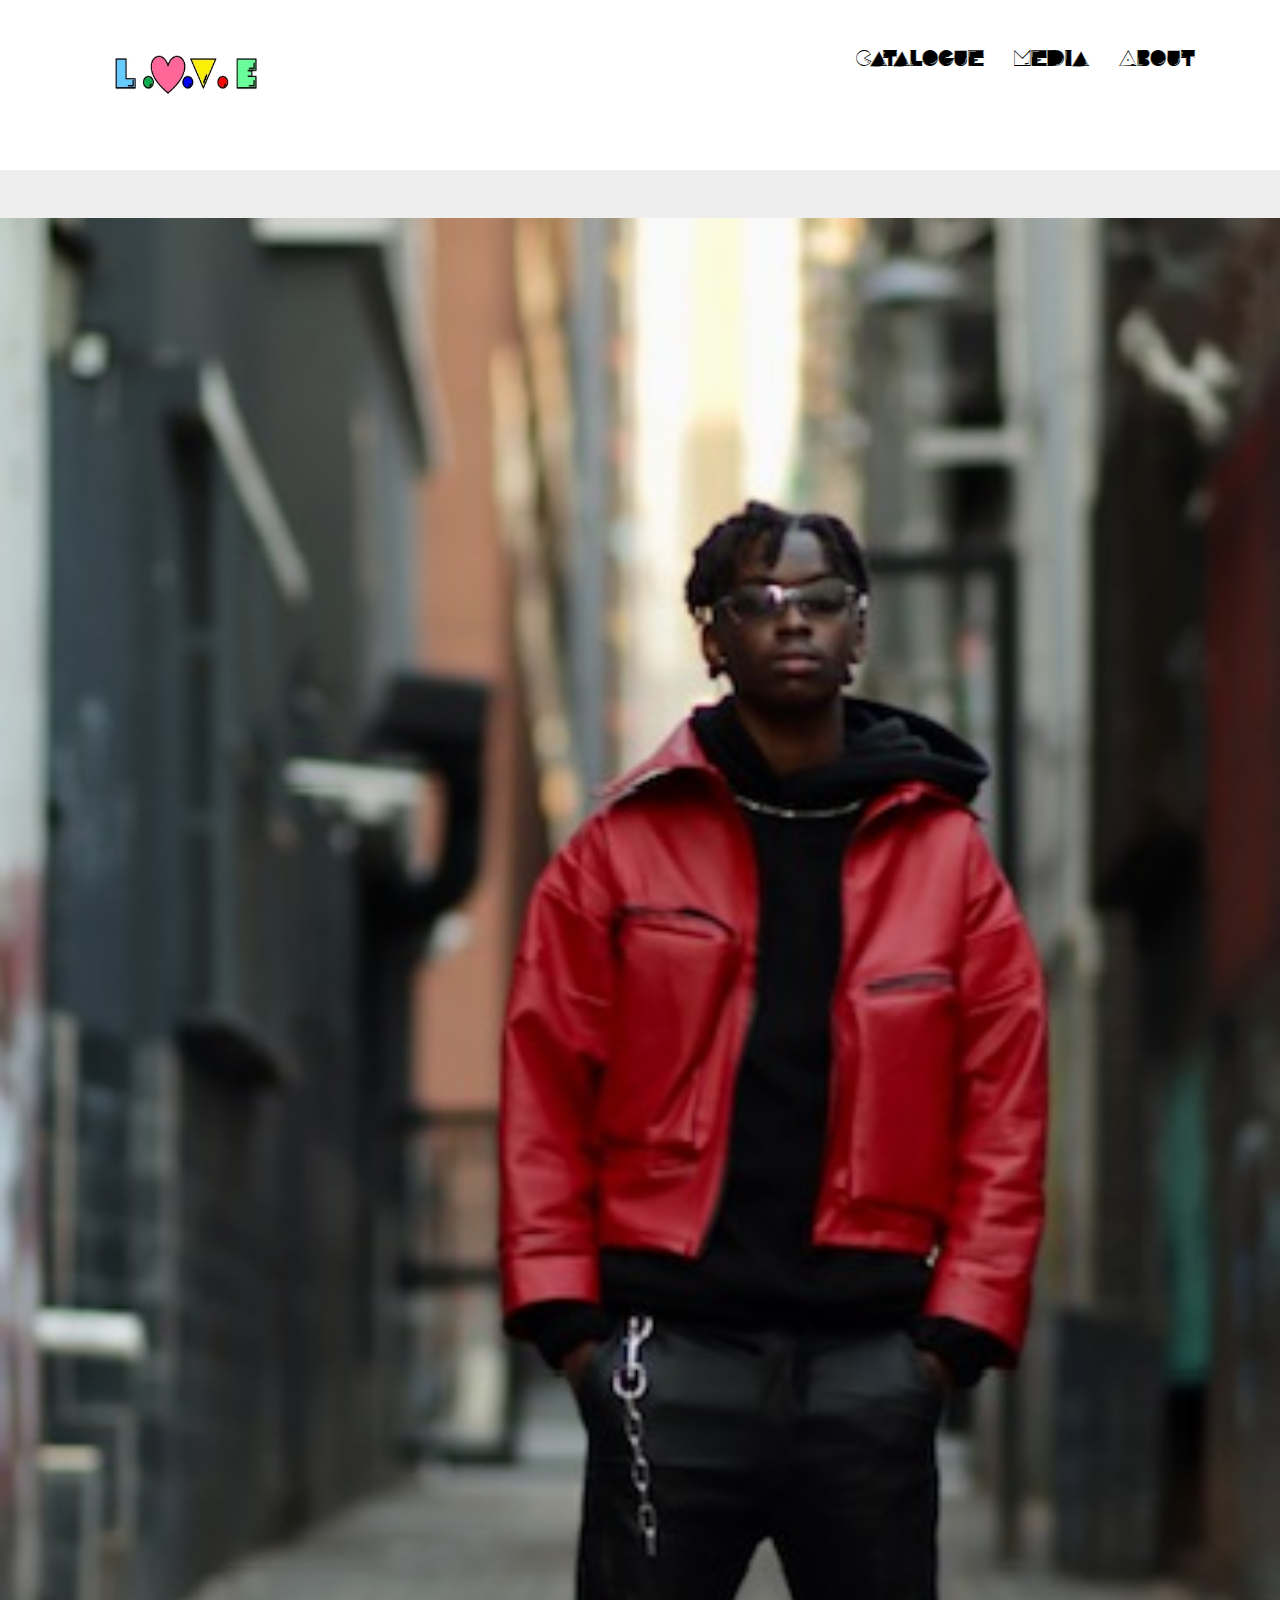
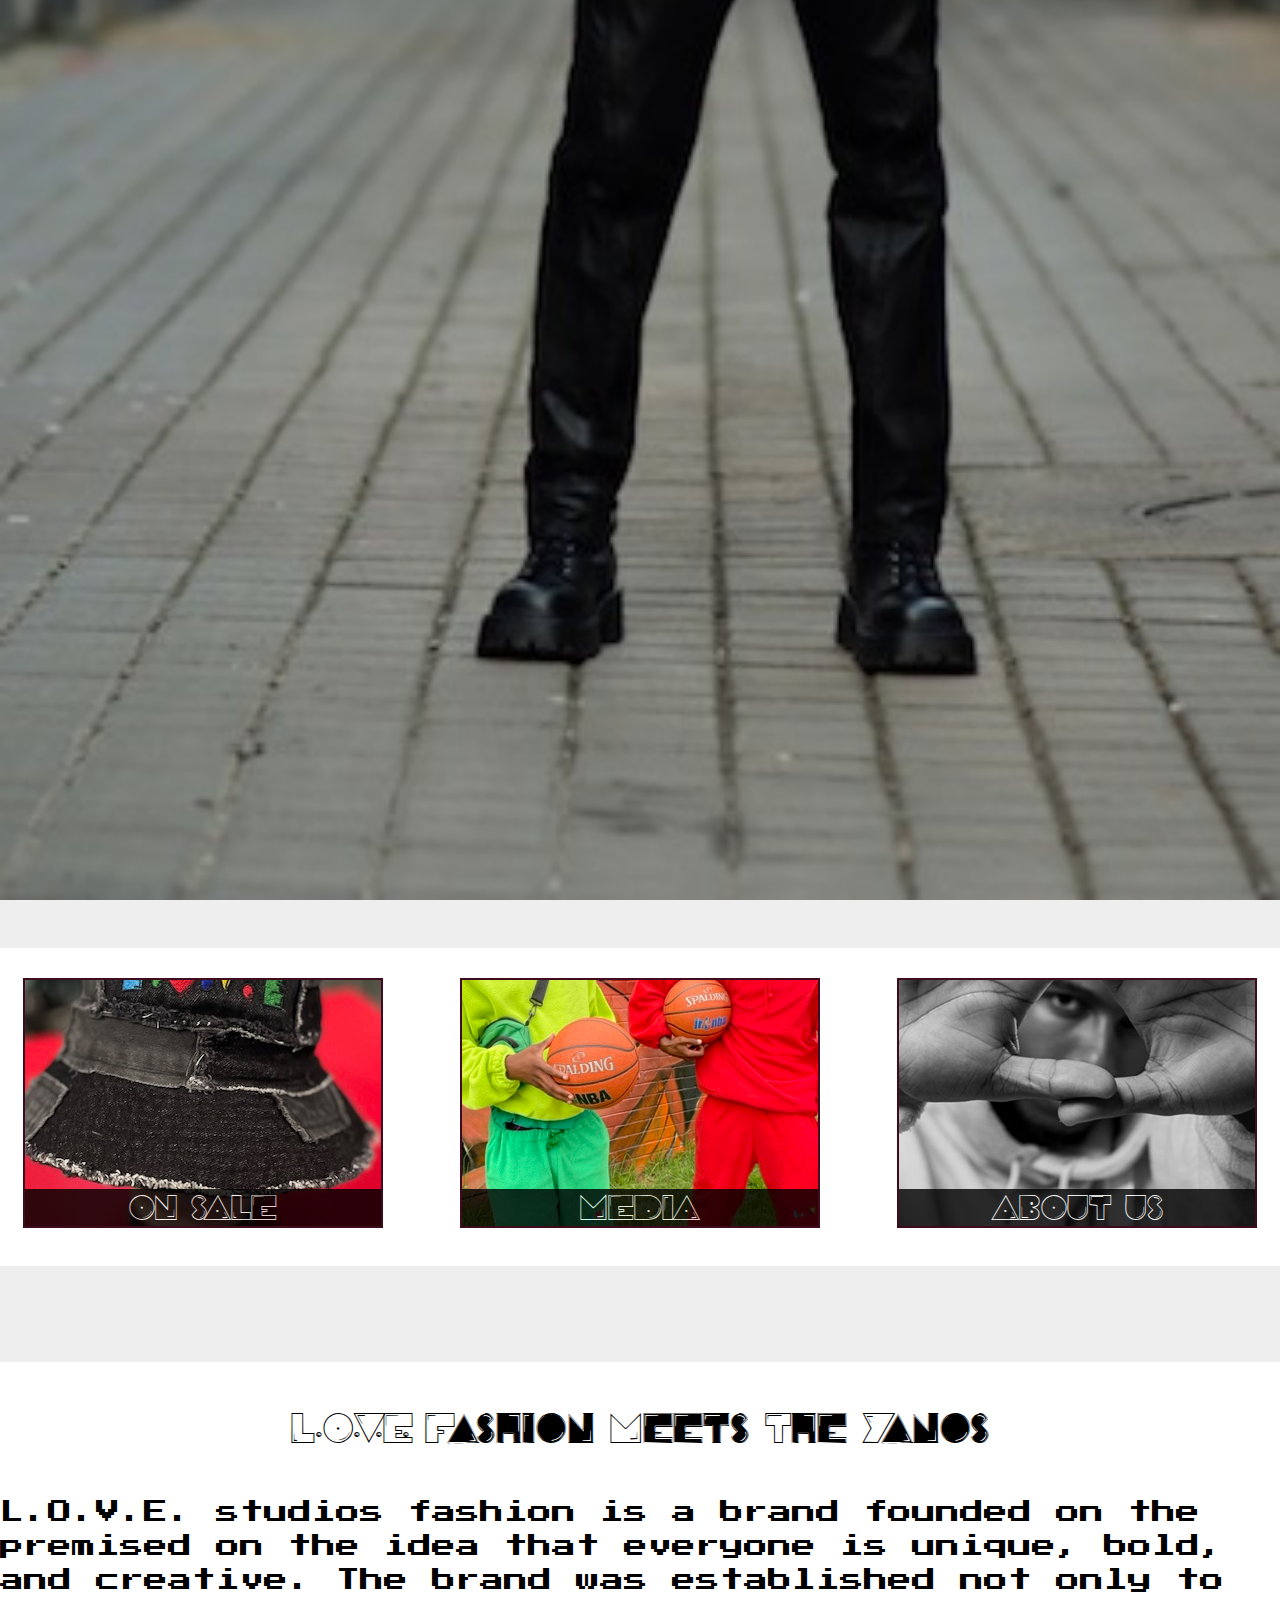
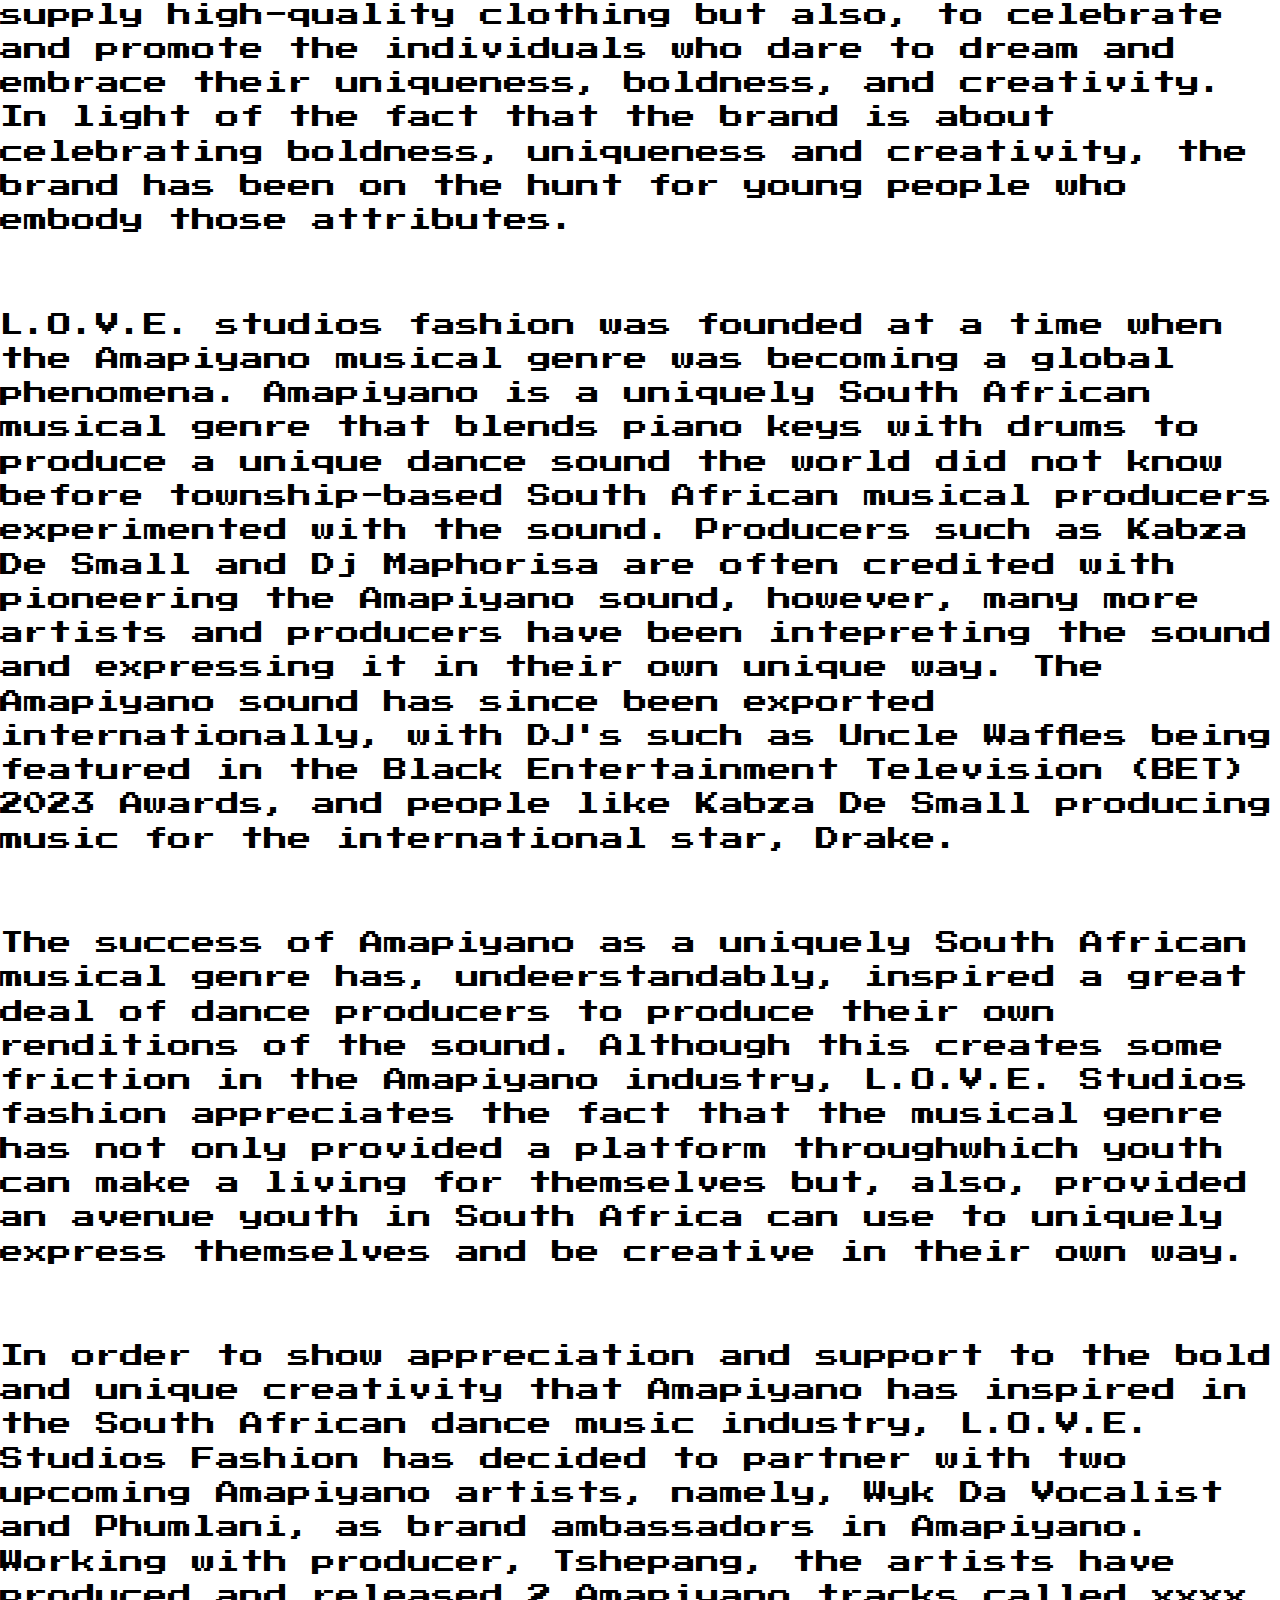
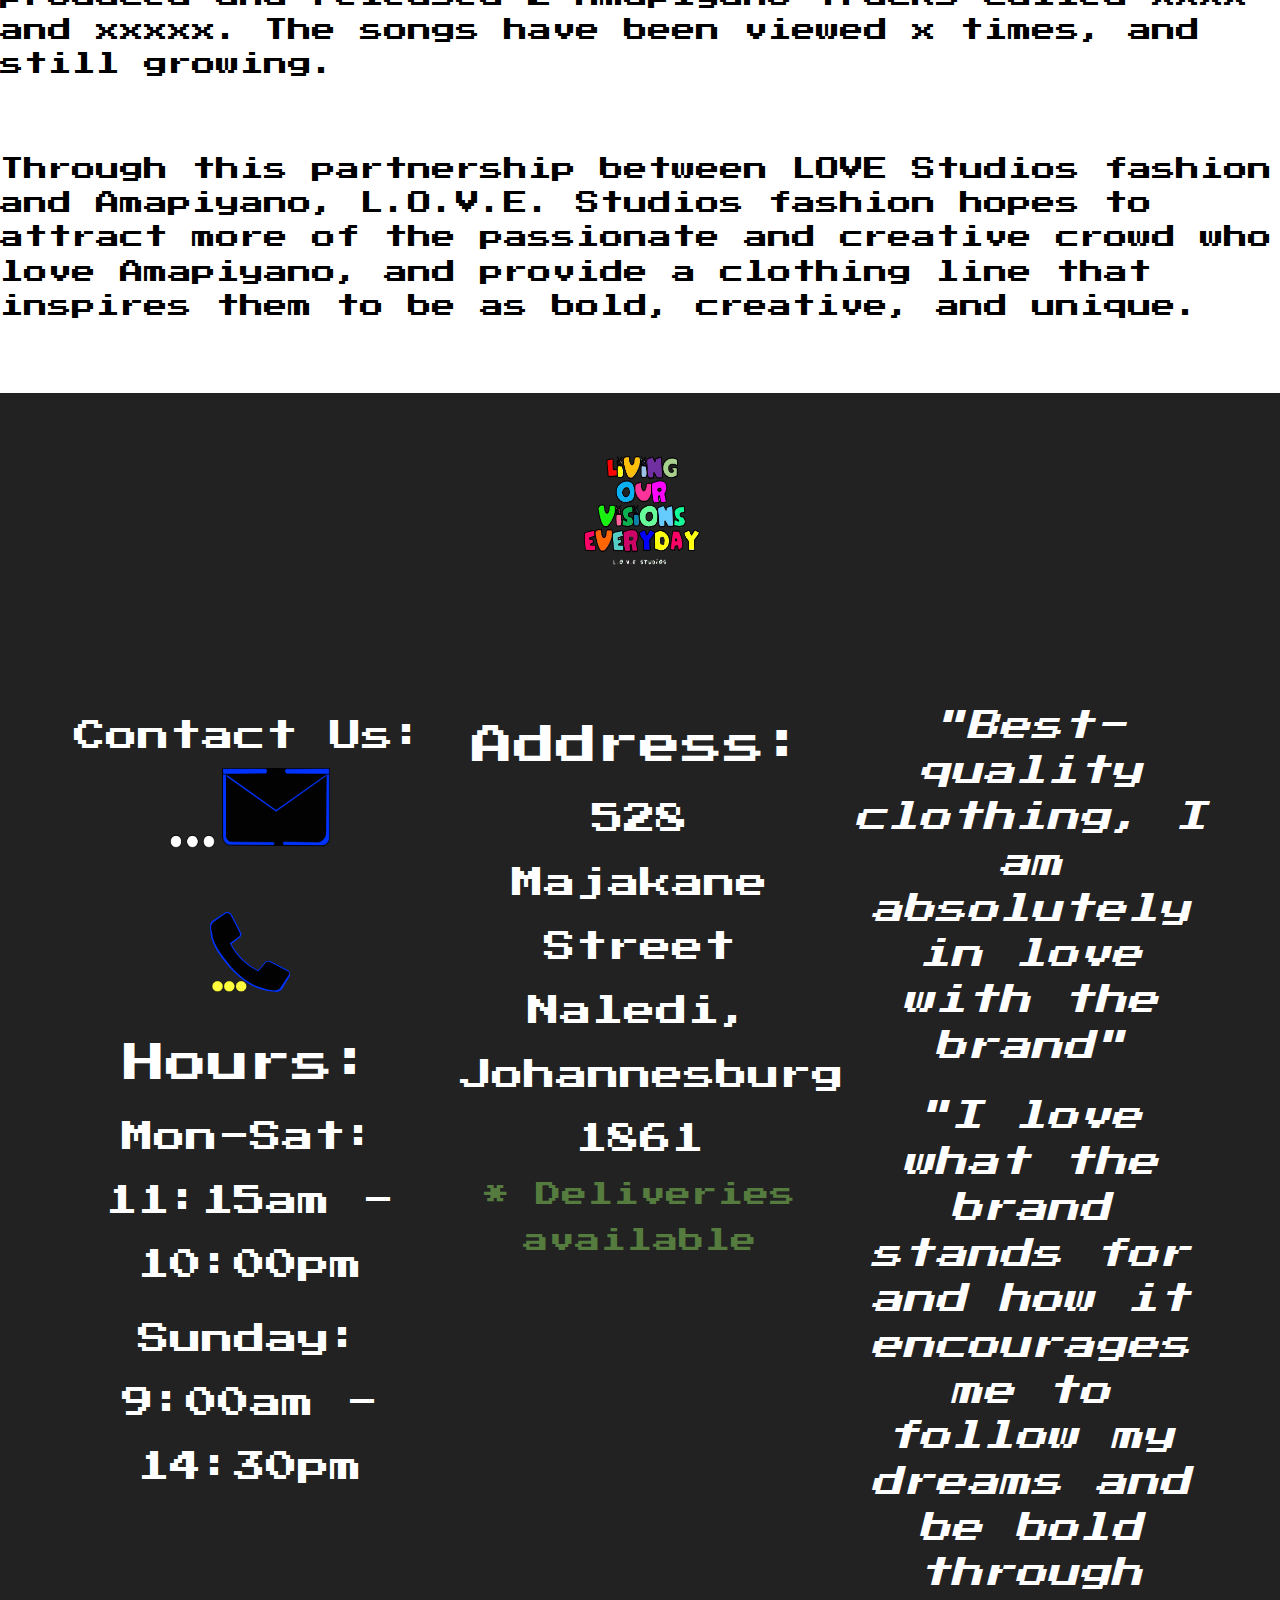
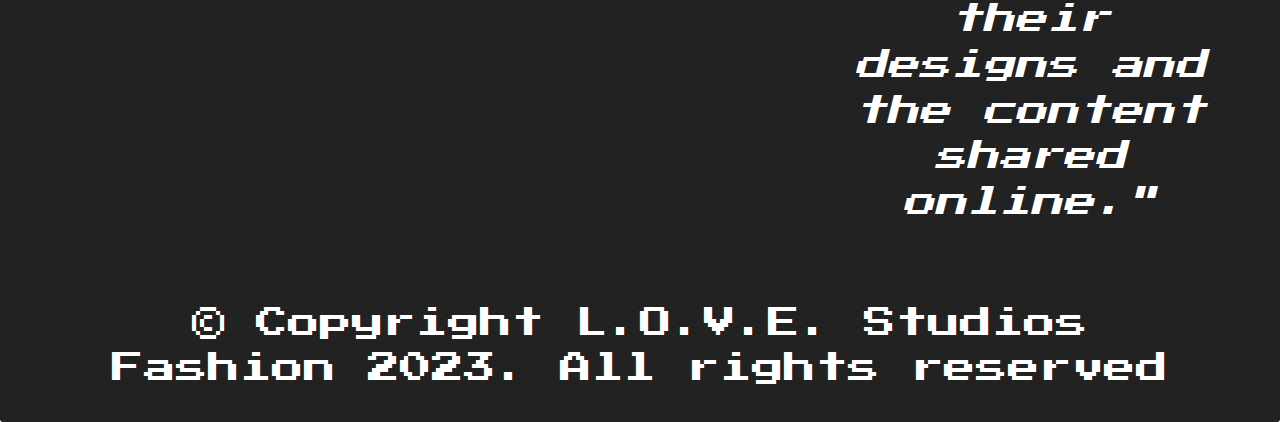
==== commit c05fcab6: "minor fix" ====
--- a/index.html
+++ b/index.html
@@ -118,7 +118,7 @@
         <div id="footBrand" class="row">
           <section>
             <a href="index.html">
-              <img src="images/IMG_1691.PNG" alt="brand logo" style="width: 150px; height: 150px;">
+              <img src="images/IMG_1691.PNG" alt="brand logo" style="width: 200px; height: 200px;">
             </a>
           </section><br>
           <section id="hours" class="col-sm-4">
--- a/css/styles.css
+++ b/css/styles.css
@@ -15,9 +15,7 @@
   src: url('../fonts/pacfont/PAC-FONT.TTF');
 }
 
-.medHead > h3{
-  font-family: PacFont,fantasy ;
-}
+
 
 .artBody p{
   font-family: PressStart2P;
@@ -27,15 +25,11 @@
 #footBrand {
   font-family: 'Press Start 2P', 'Bungee Spice';
 }
-.jumText{
-  font-family: 'Press Start 2P';
-}
+
 .pageContent {
   font-family: 'PacFont', ;
 }
-#aBody{
-  font-family: 'Press Start 2P';
-}
+
 .frontArt{
   font-family: 'Press Start 2P','Bungee Spice';
   font-size: 1.5em;
@@ -110,7 +104,7 @@
 }
 #address p {
   color: #557c3e;
- 7  font-size: .8em;
+  font-size: .8em;
   line-height: 1.8;
 }
 #testimonials {
@@ -295,6 +289,13 @@
 
 /* END HOME PAGE */
 /*MEDIA PAGE*/
+.jumText{
+  font-family: PressStart2P;
+}
+.medHead > h3{
+  font-family: PacFont,fantasy;
+  text-align: center;
+}
 #snaps-tile, #news-tile, #videos-tile, #music-tile {
   height: 250px;
   width: 100%;
@@ -304,7 +305,7 @@
   overflow: hidden;
 }
 #snaps-tile {
-  background: url('../images/IMG_2369.jpeg') no-repeat;
+  background: url('../images/IMG_2369.JPEG') no-repeat;
   background-position: center;
 }
 #music-tile {
@@ -312,7 +313,7 @@
   background-position: center;
 }
 #videos-tile {
-  background: url('../images/IMG-20230704-WA0001.JPG') no-repeat;
+  background: url('../images/IMG-20230704-WA0004.JPG') no-repeat;
   background-position: center;
 }
 #news-tile {
@@ -332,7 +333,9 @@
 
 }
 
-
+#aBody{
+  font-family: PressStart2P;
+}
 /*END ABOUT PAGE*/
 #hats-tile, #topz-tile, #map-tile {
   height: 250px;
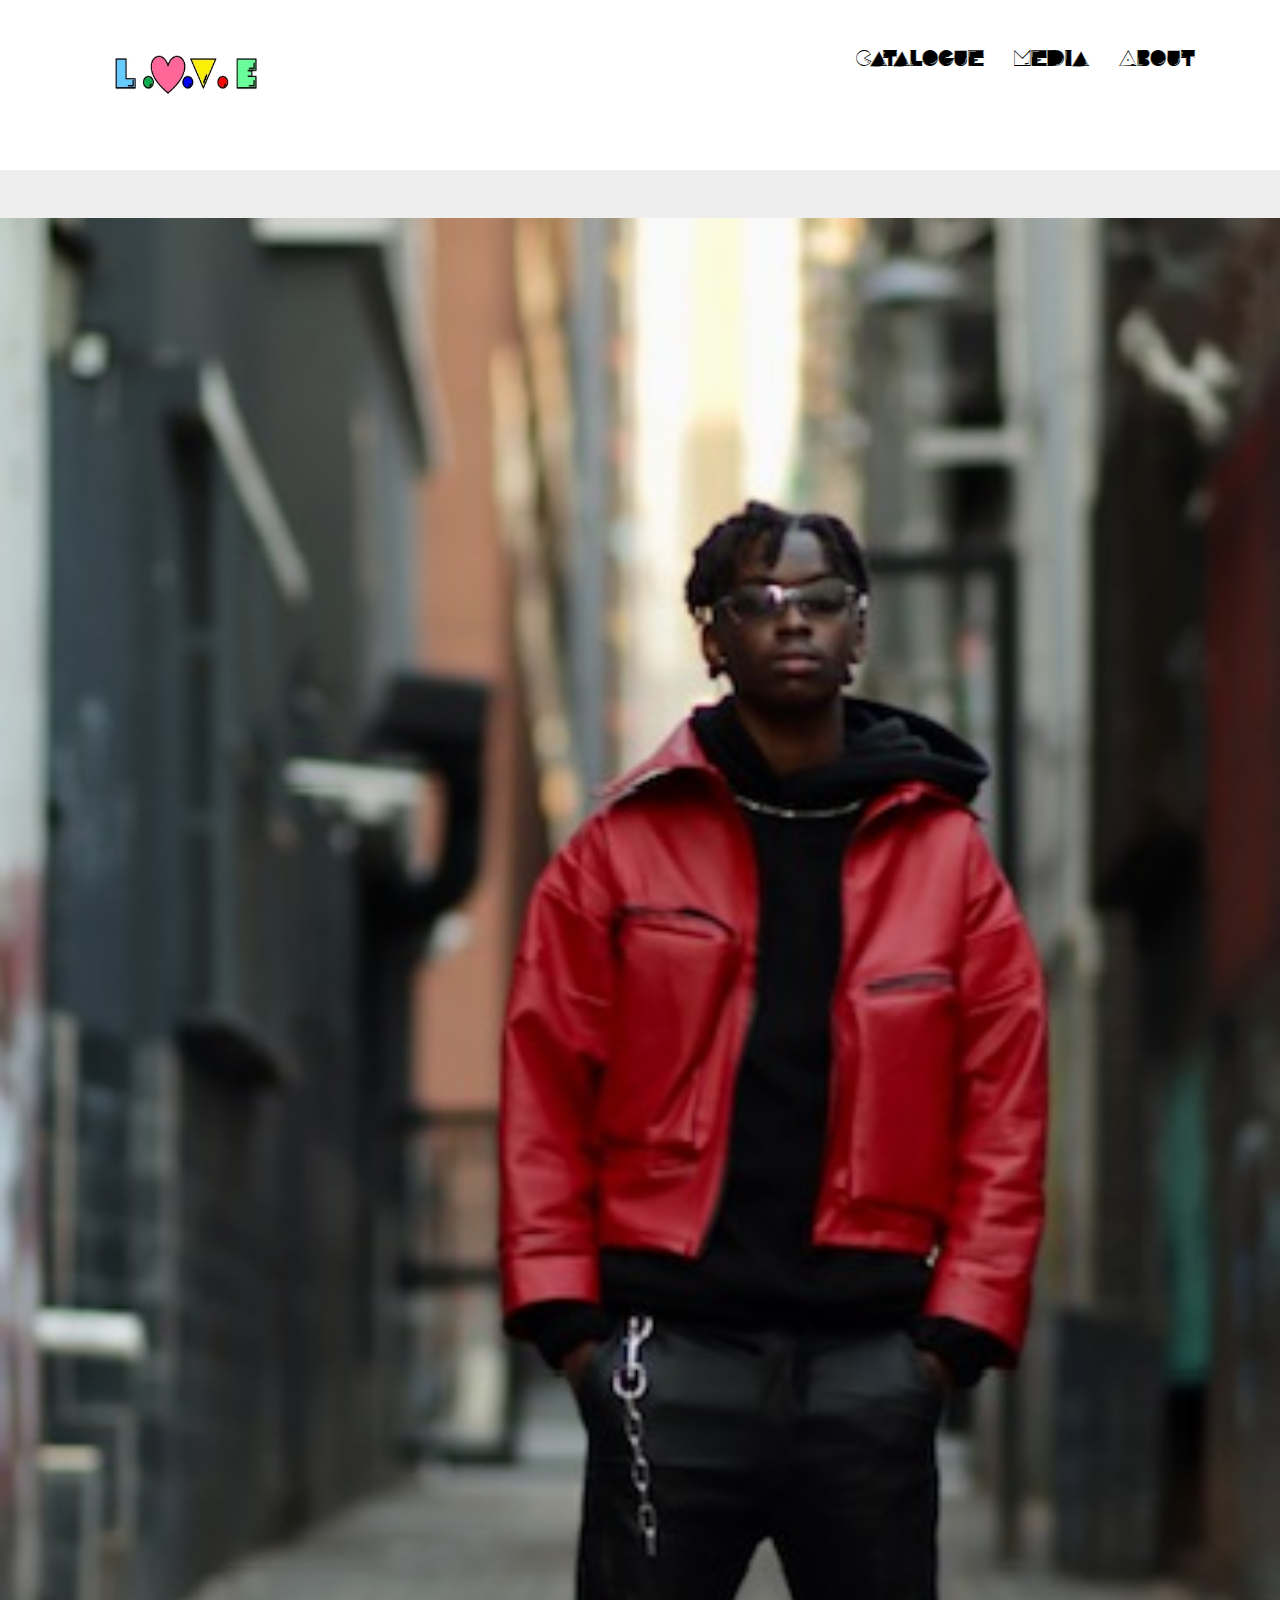
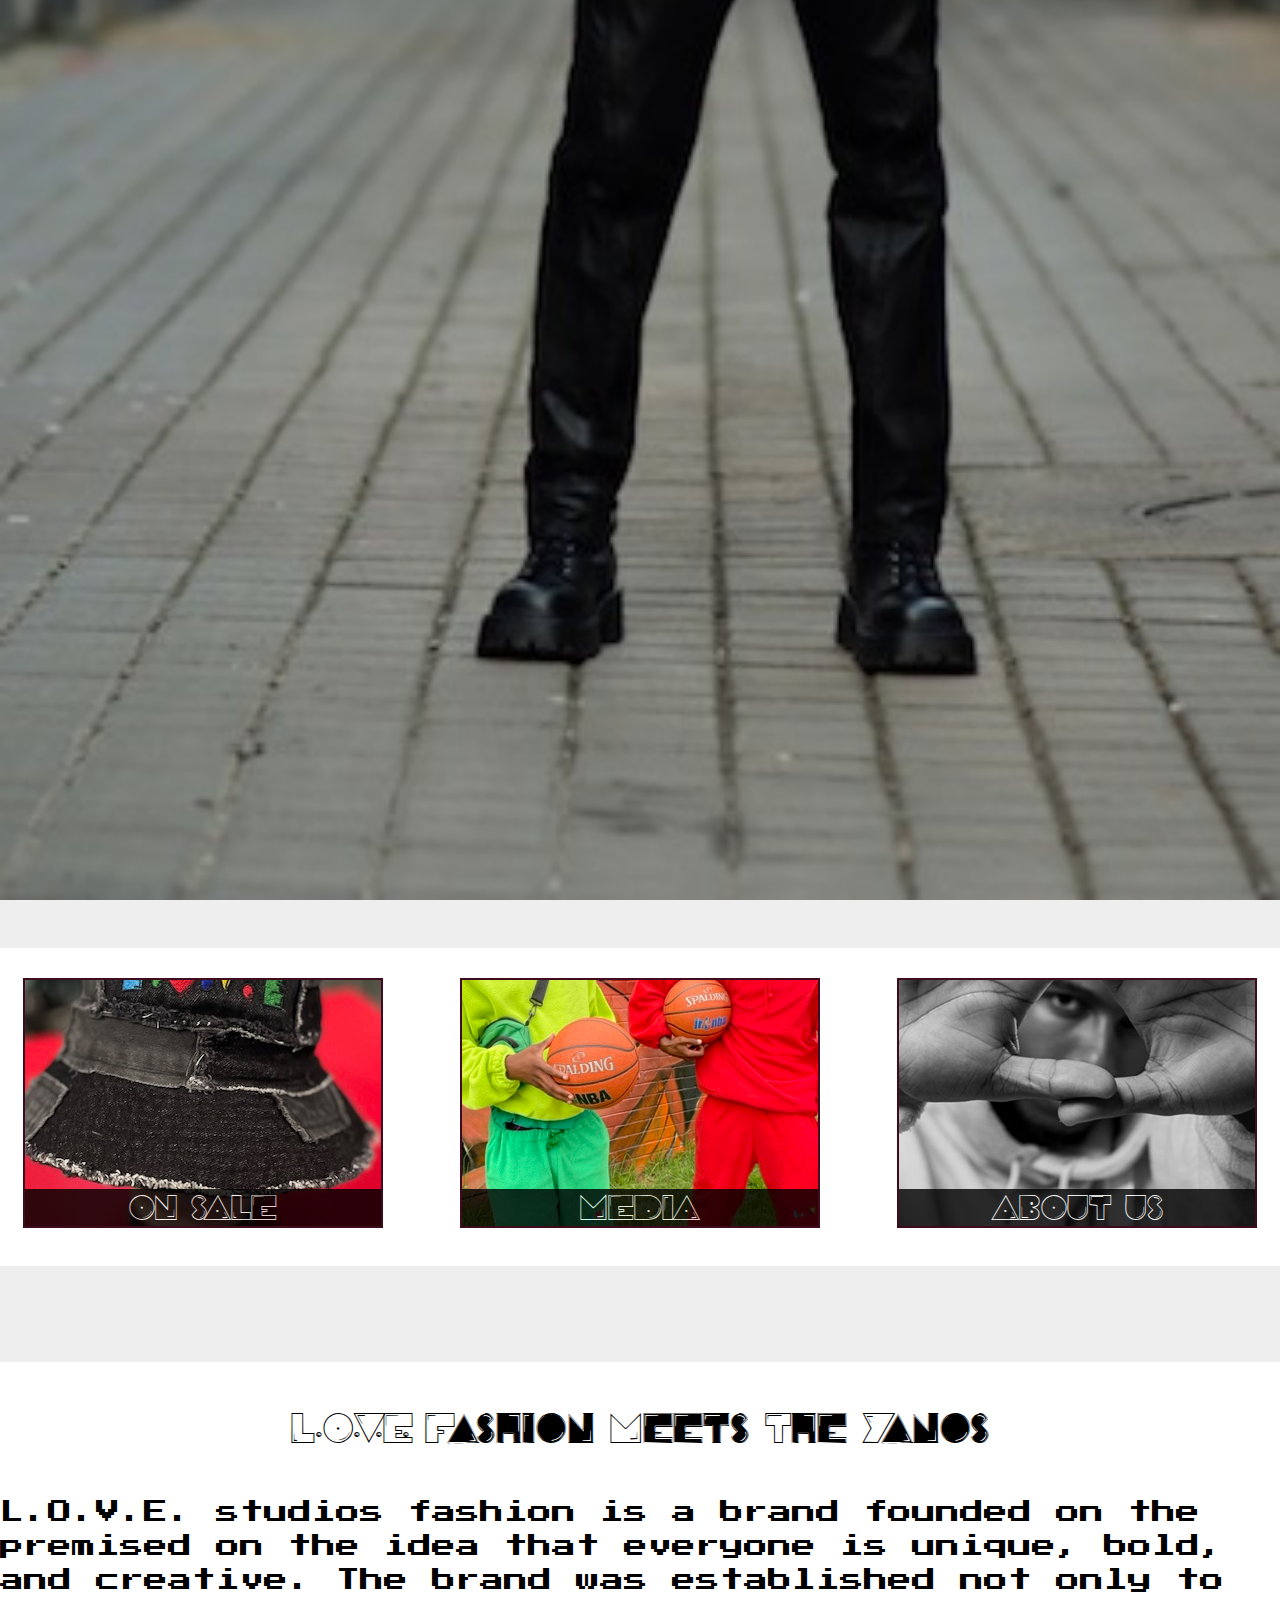
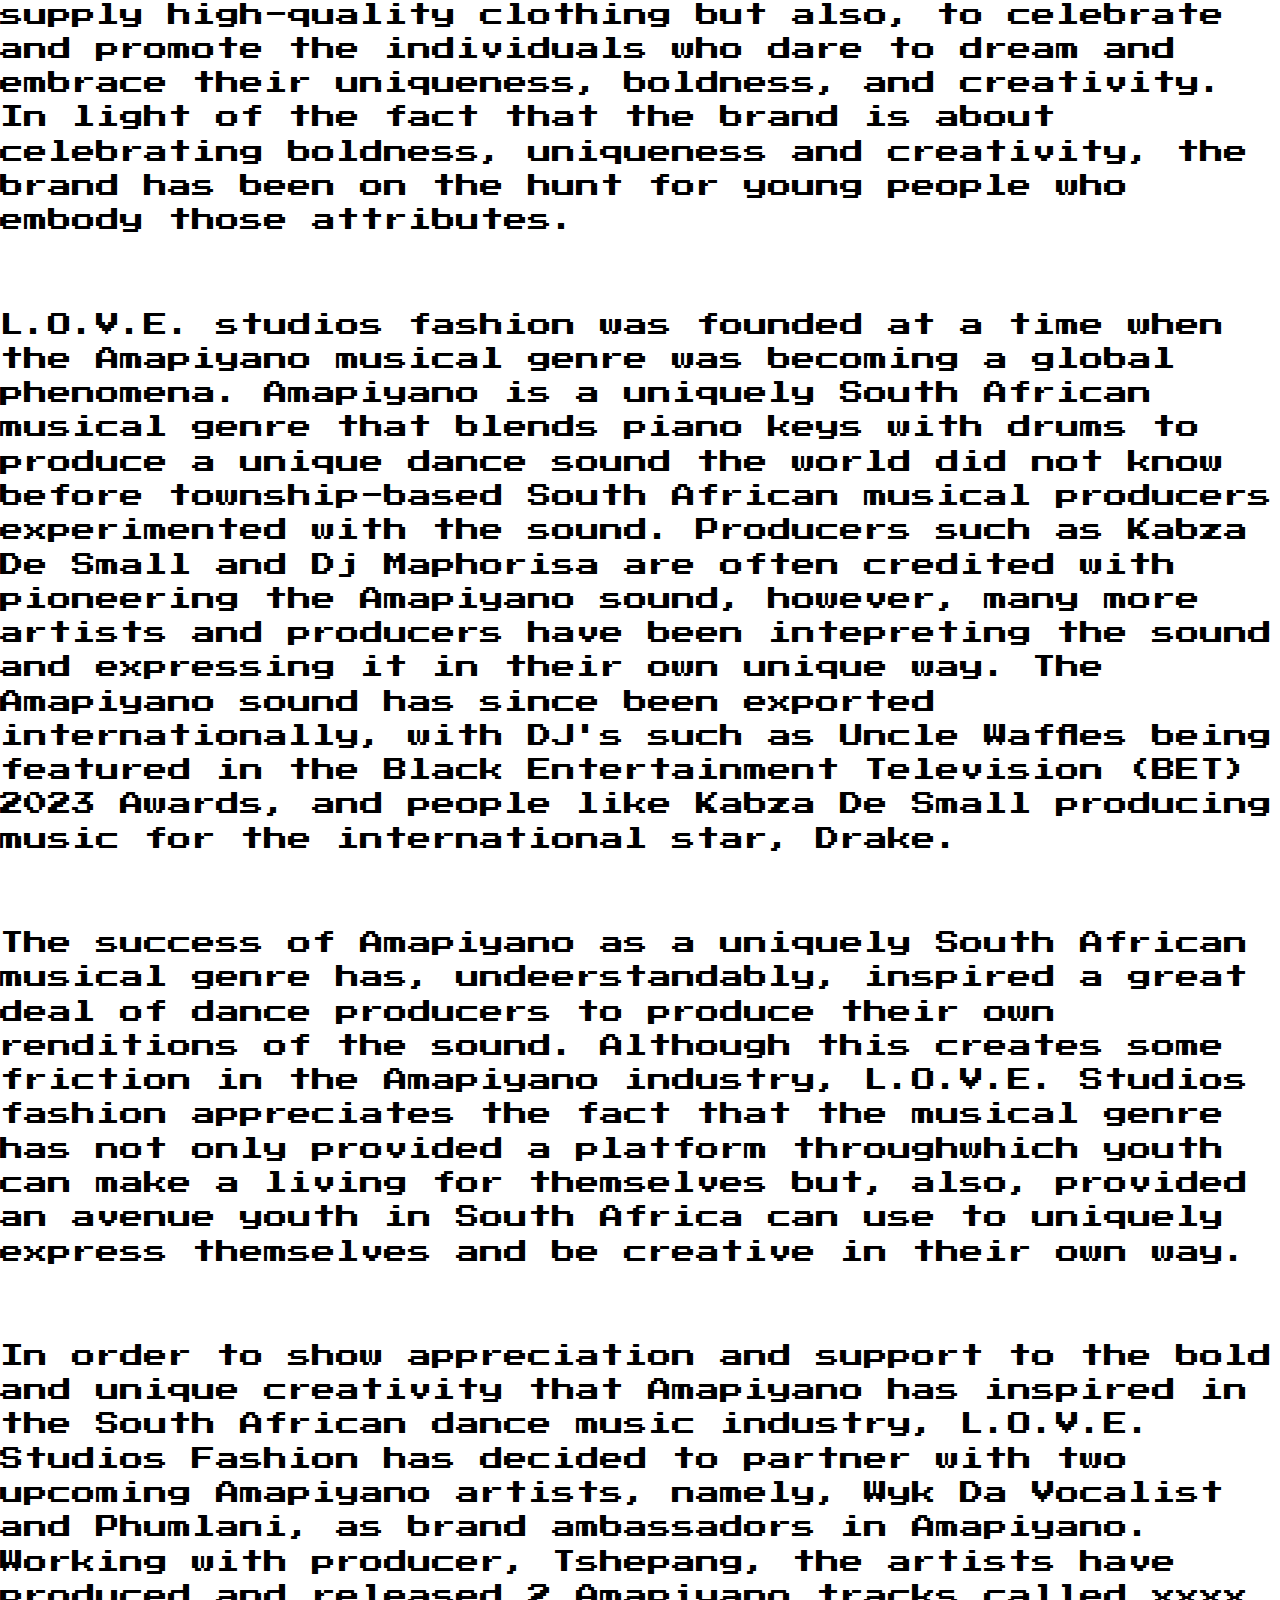
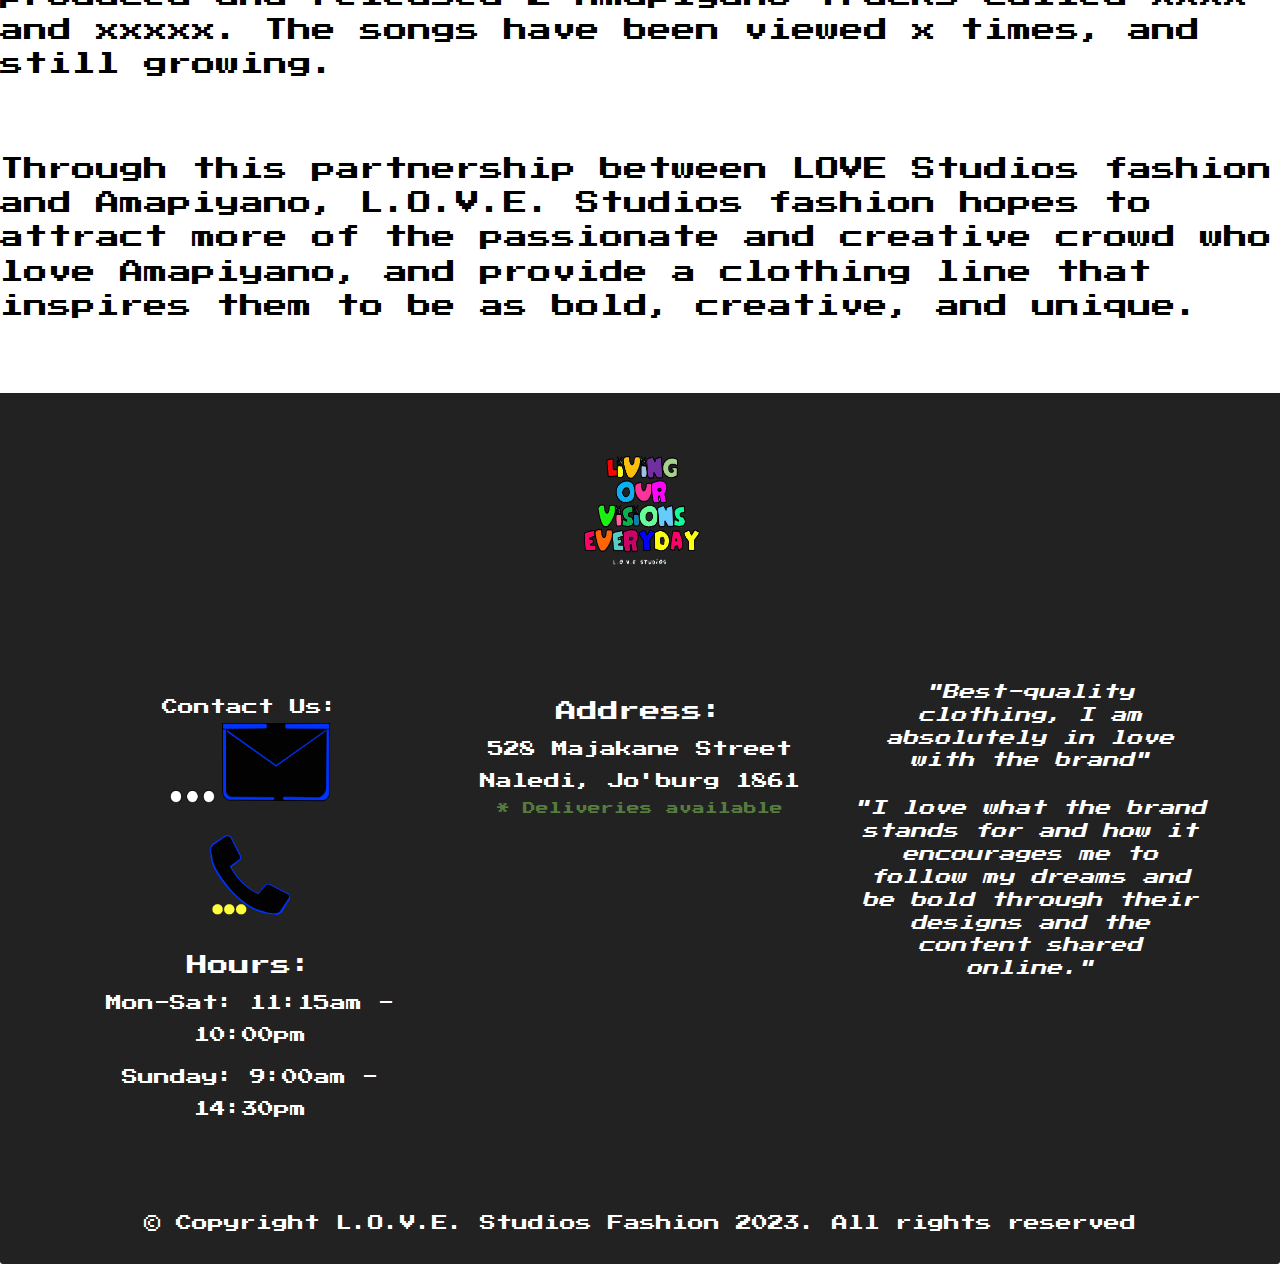
==== commit f7ec6cca: "additional fix" ====
--- a/index.html
+++ b/index.html
@@ -141,7 +141,7 @@
           <section id="address" class="col-sm-4">
             <span>Address:</span><br>
             528 Majakane Street<br>
-            Naledi, Johannesburg 1861
+            Naledi, Jo'burg 1861
             <p>* Deliveries available</p>
             <hr class="visible-xs">
           </section>
--- a/css/styles.css
+++ b/css/styles.css
@@ -22,9 +22,7 @@
   margin-bottom: 70px;
 
 }
-#footBrand {
-  font-family: 'Press Start 2P', 'Bungee Spice';
-}
+
 
 .pageContent {
   font-family: 'PacFont', ;
@@ -52,7 +50,7 @@
 }
 
 .itemDetails{
-  font-family: 'Press Start 2P';
+  font-family: PressStart2P;
   text-align: center;
 }
 
@@ -88,7 +86,7 @@
   background-color: #222;
   border-top: 0;
   font-family: 'VT323';
-  font-size: 2em;
+  font-size: 1em;
 }
 .panel-footer div.row {
   margin-bottom: 35px;
@@ -97,6 +95,8 @@
   font-family: PressStart2P;
   line-height: 2;
   color: white;
+  padding: 10px;
+
 }
 #hours > span, #address > span {
   font-size: 1.3em;
@@ -125,7 +125,7 @@
 
 /*MEDIA PAGE*/
 #newsHead{
-  font-family: 'Press Start 2P';
+  font-family: PressStart2P;
   color: #020202;
   text-decoration: underline;
 
@@ -313,7 +313,7 @@
   background-position: center;
 }
 #videos-tile {
-  background: url('../images/IMG-20230704-WA0004.JPG') no-repeat;
+  background: url('../images/IMG_2369.JPEG') no-repeat;
   background-position: center;
 }
 #news-tile {
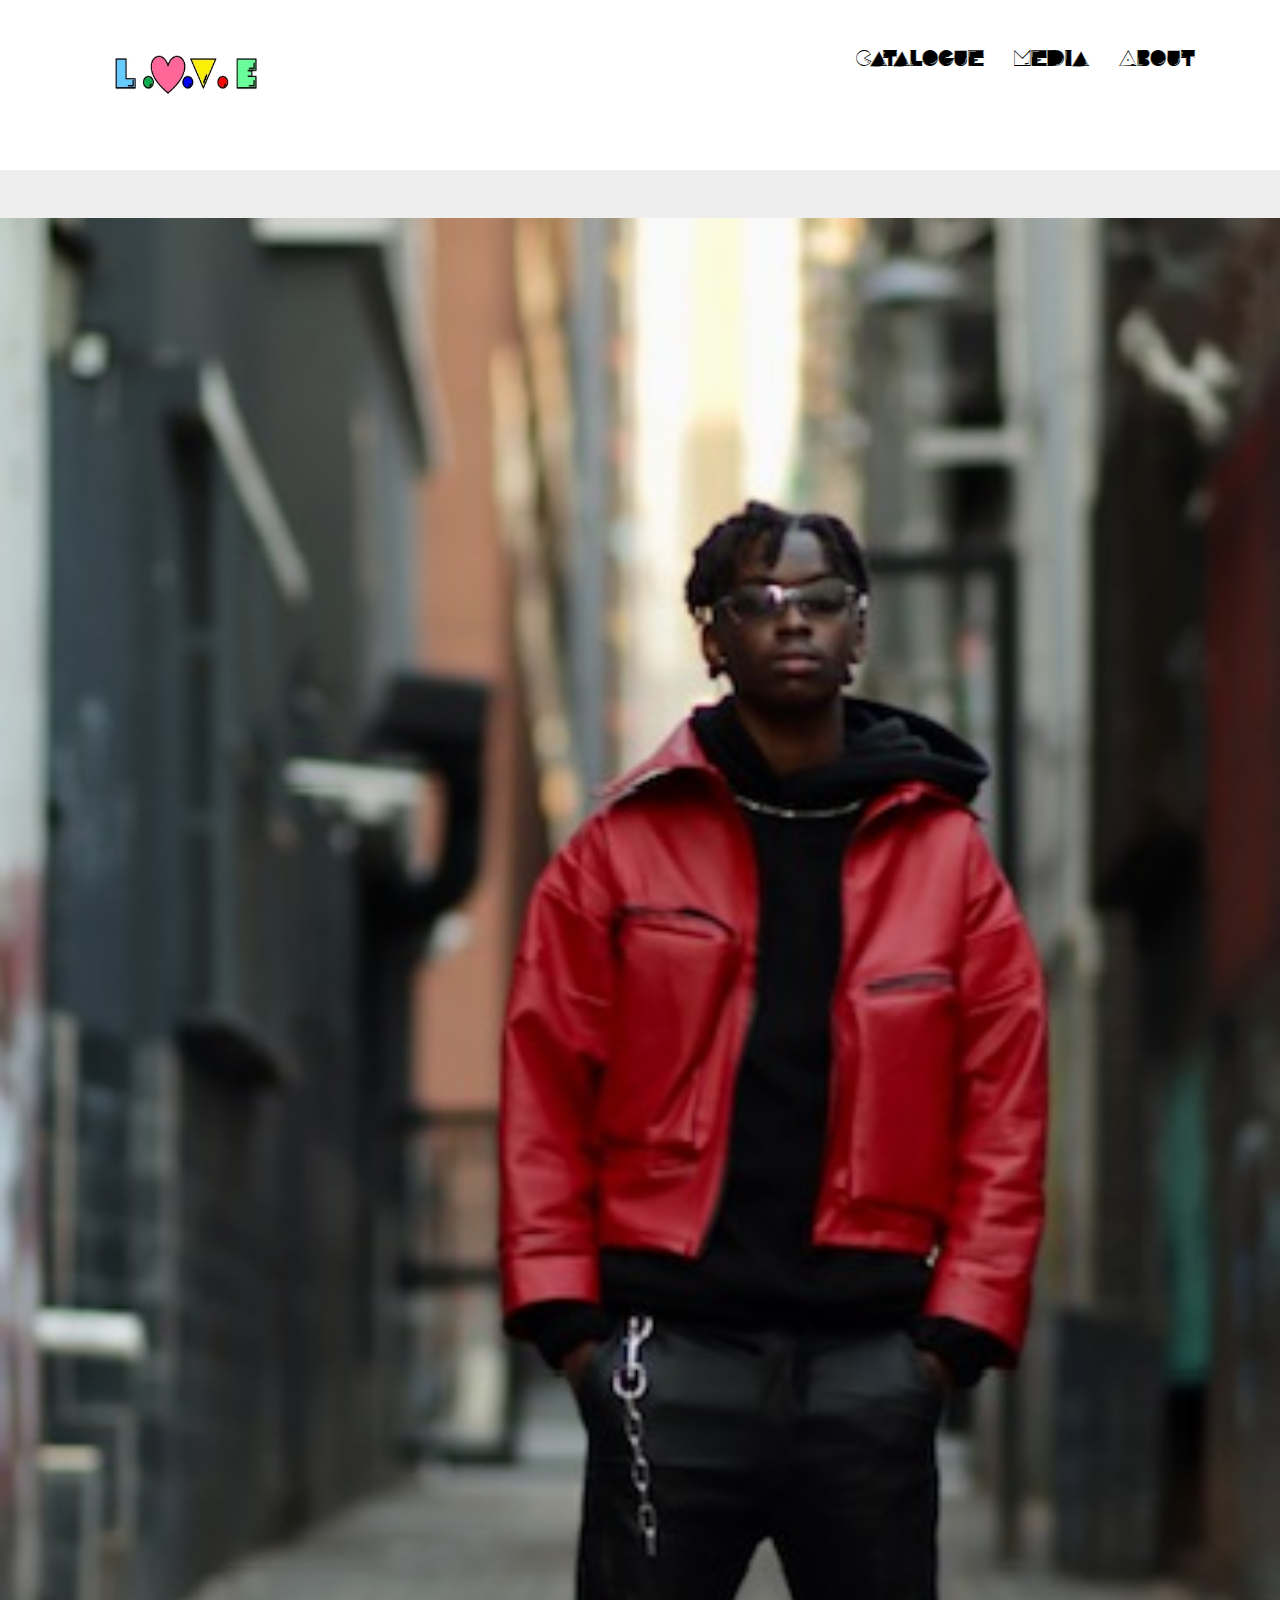
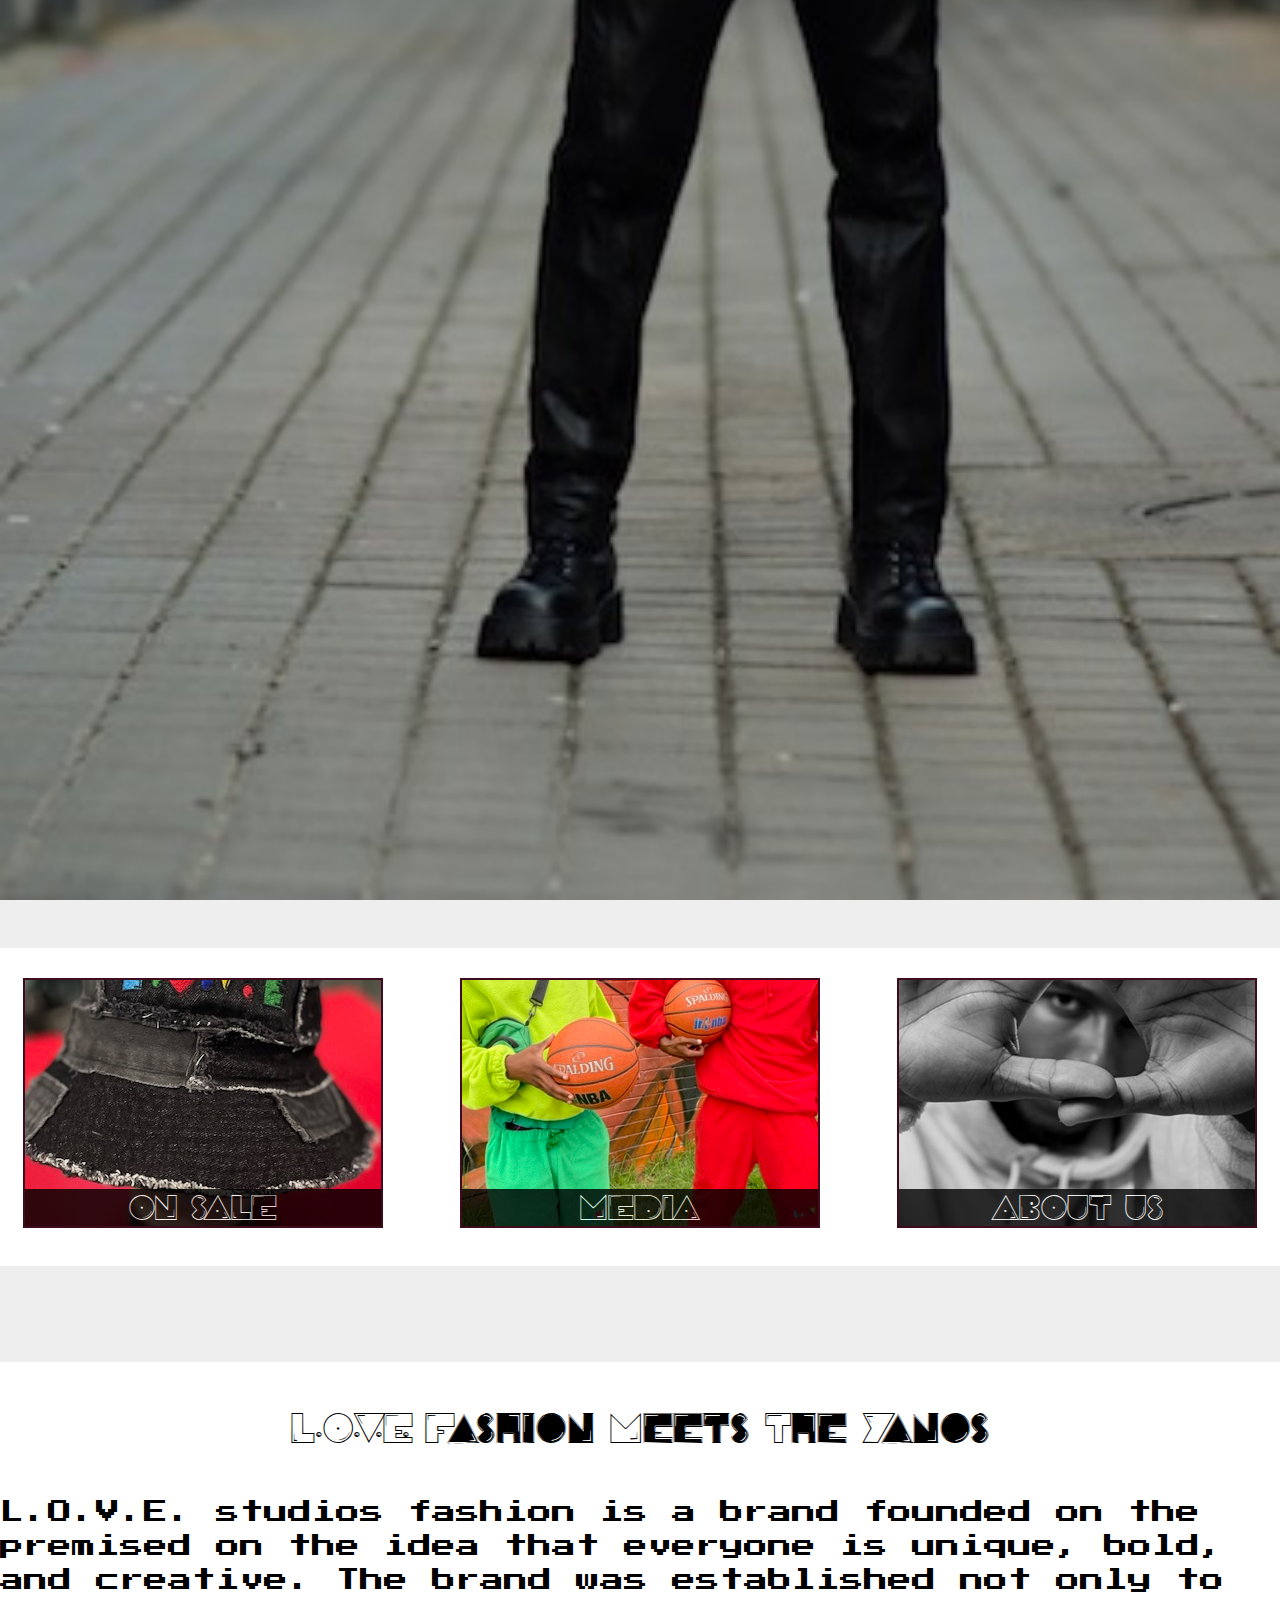
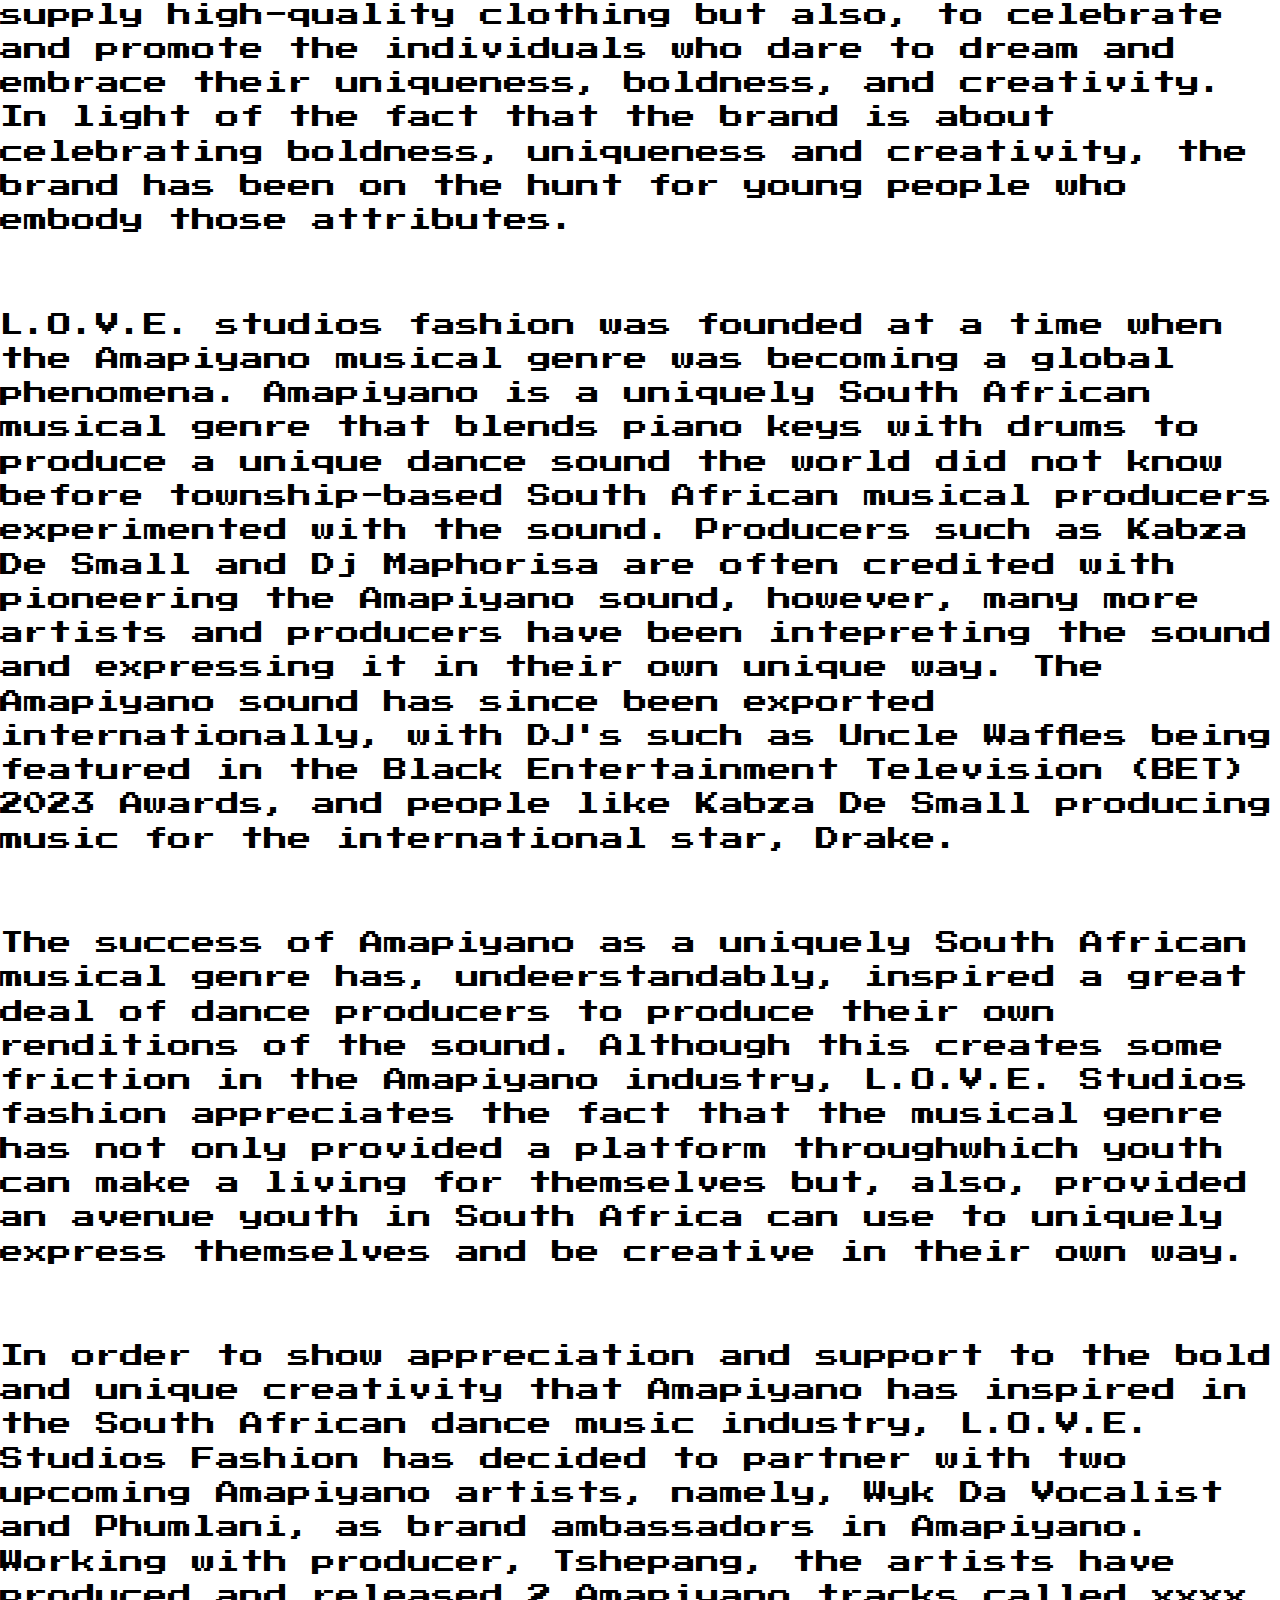
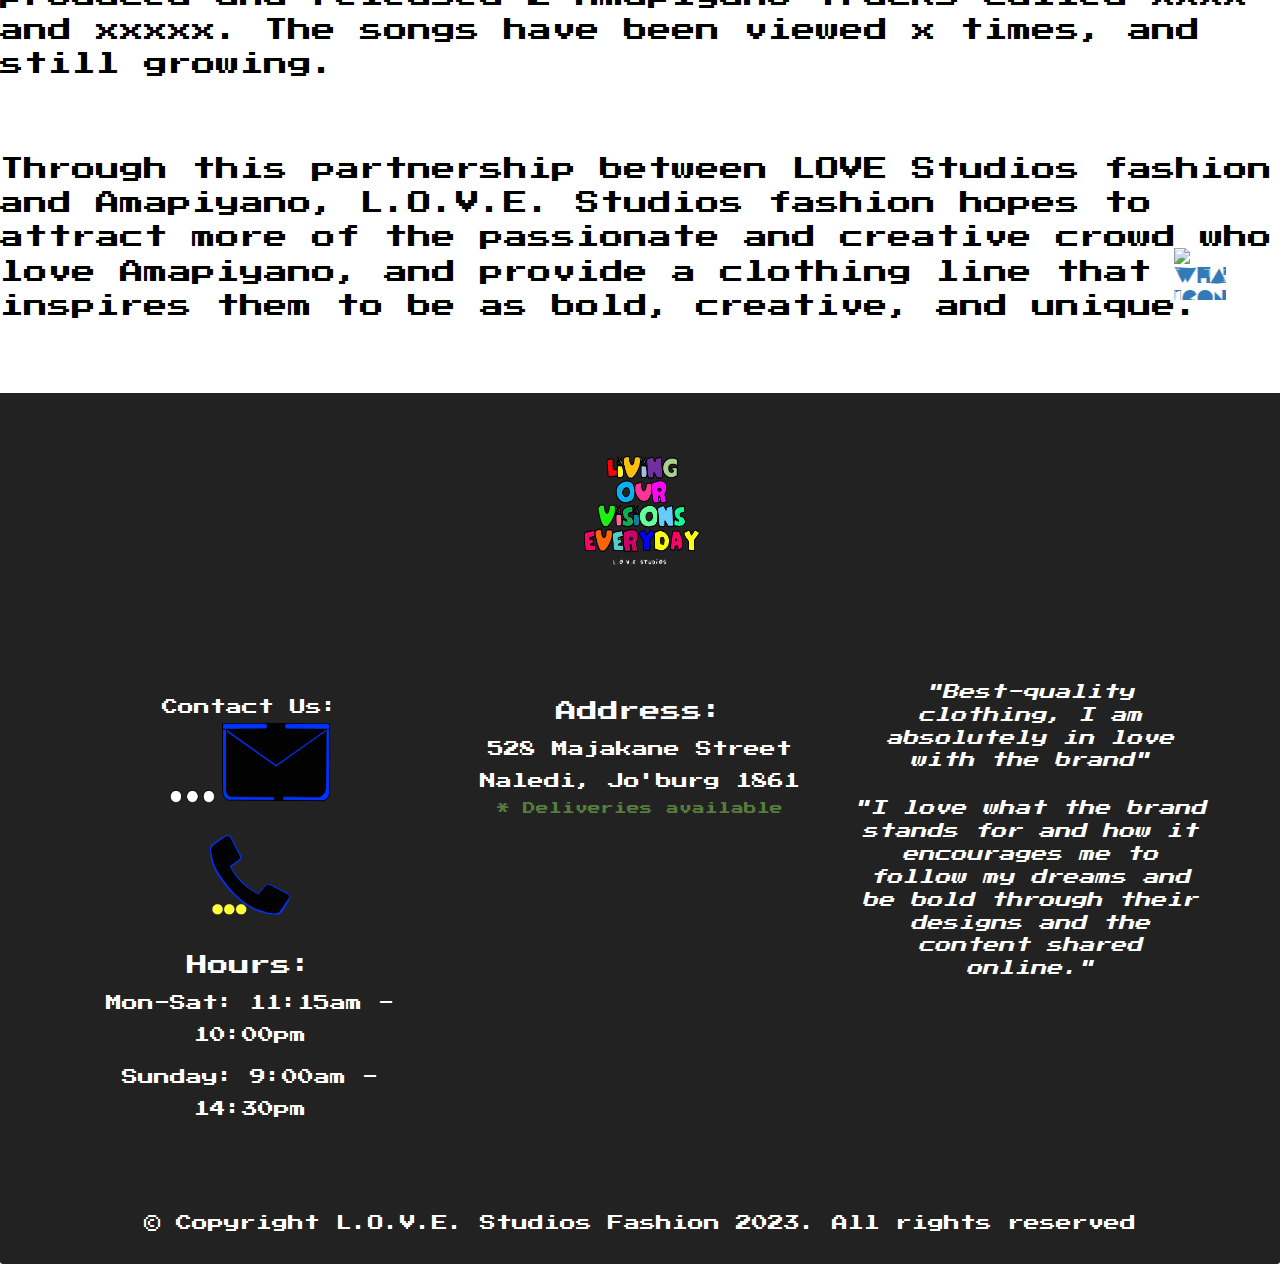
==== commit 655d619a: "current version" ====
--- a/index.html
+++ b/index.html
@@ -111,8 +111,11 @@
       </div>
     </article>
 
-
-
+    <div class="whatApp-btn-container-fluid">
+      <a href="#">
+        <img id="whatIcon" src="images/appIcon.PNG" alt="whatApp Icon">
+      </a>
+    </div>
     <footer class="panel-footer">
       <div class="container">
         <div id="footBrand" class="row">
@@ -121,7 +124,7 @@
               <img src="images/IMG_1691.PNG" alt="brand logo" style="width: 200px; height: 200px;">
             </a>
           </section><br>
-          <section id="hours" class="col-sm-4">
+          <section id="hours" class="col-sm-4 col-xs-12">
             <section>
               <span>Contact Us:</span><br>
               <a href="mailto: garlicgreenjunior@icloud.com">
@@ -138,14 +141,14 @@
 
             <hr class="visible-xs">
           </section>
-          <section id="address" class="col-sm-4">
+          <section id="address" class="col-sm-4 col-xs-12">
             <span>Address:</span><br>
             528 Majakane Street<br>
             Naledi, Jo'burg 1861
             <p>* Deliveries available</p>
             <hr class="visible-xs">
           </section>
-          <section id="testimonials" class="col-sm-4">
+          <section id="testimonials" class="col-sm-4 col-xs-12">
             <p>"Best-quality clothing, I am absolutely in love with the brand"</p>
             <p>"I love what the brand stands for and how it encourages me to follow my dreams and be bold through their designs and the content shared online."</p>
           </section>
--- a/css/styles.css
+++ b/css/styles.css
@@ -3,6 +3,7 @@
   color: black;
   background-color: white;
   font-family: 'PacFont', sans-serif;
+  position: absolute;
 }
 @font-face {
   font-family: PressStart2P;
@@ -23,7 +24,15 @@
 
 }
 
-
+#whatIcon {
+  position: absolute;
+  width: 100px;
+  height: 100px;
+  right: 30px;
+  bottom: 940px;
+  padding: 24px;
+
+}
 .pageContent {
   font-family: 'PacFont', ;
 }
@@ -597,7 +606,17 @@
 
 /********** Super extra small devices Only :-) (e.g., iPhone 4) **********/
 @media (max-width: 479px) {
-  /* Header */
+  body{
+    position: absolute;
+  }
+  /* WhatsApp ICON */
+  #whatIcon{
+    /* width: 100px;
+    height: 100px; */
+    right: 30px;
+    bottom: 3000px;
+    padding: 24px;
+  }
 
   /* End Header */
 
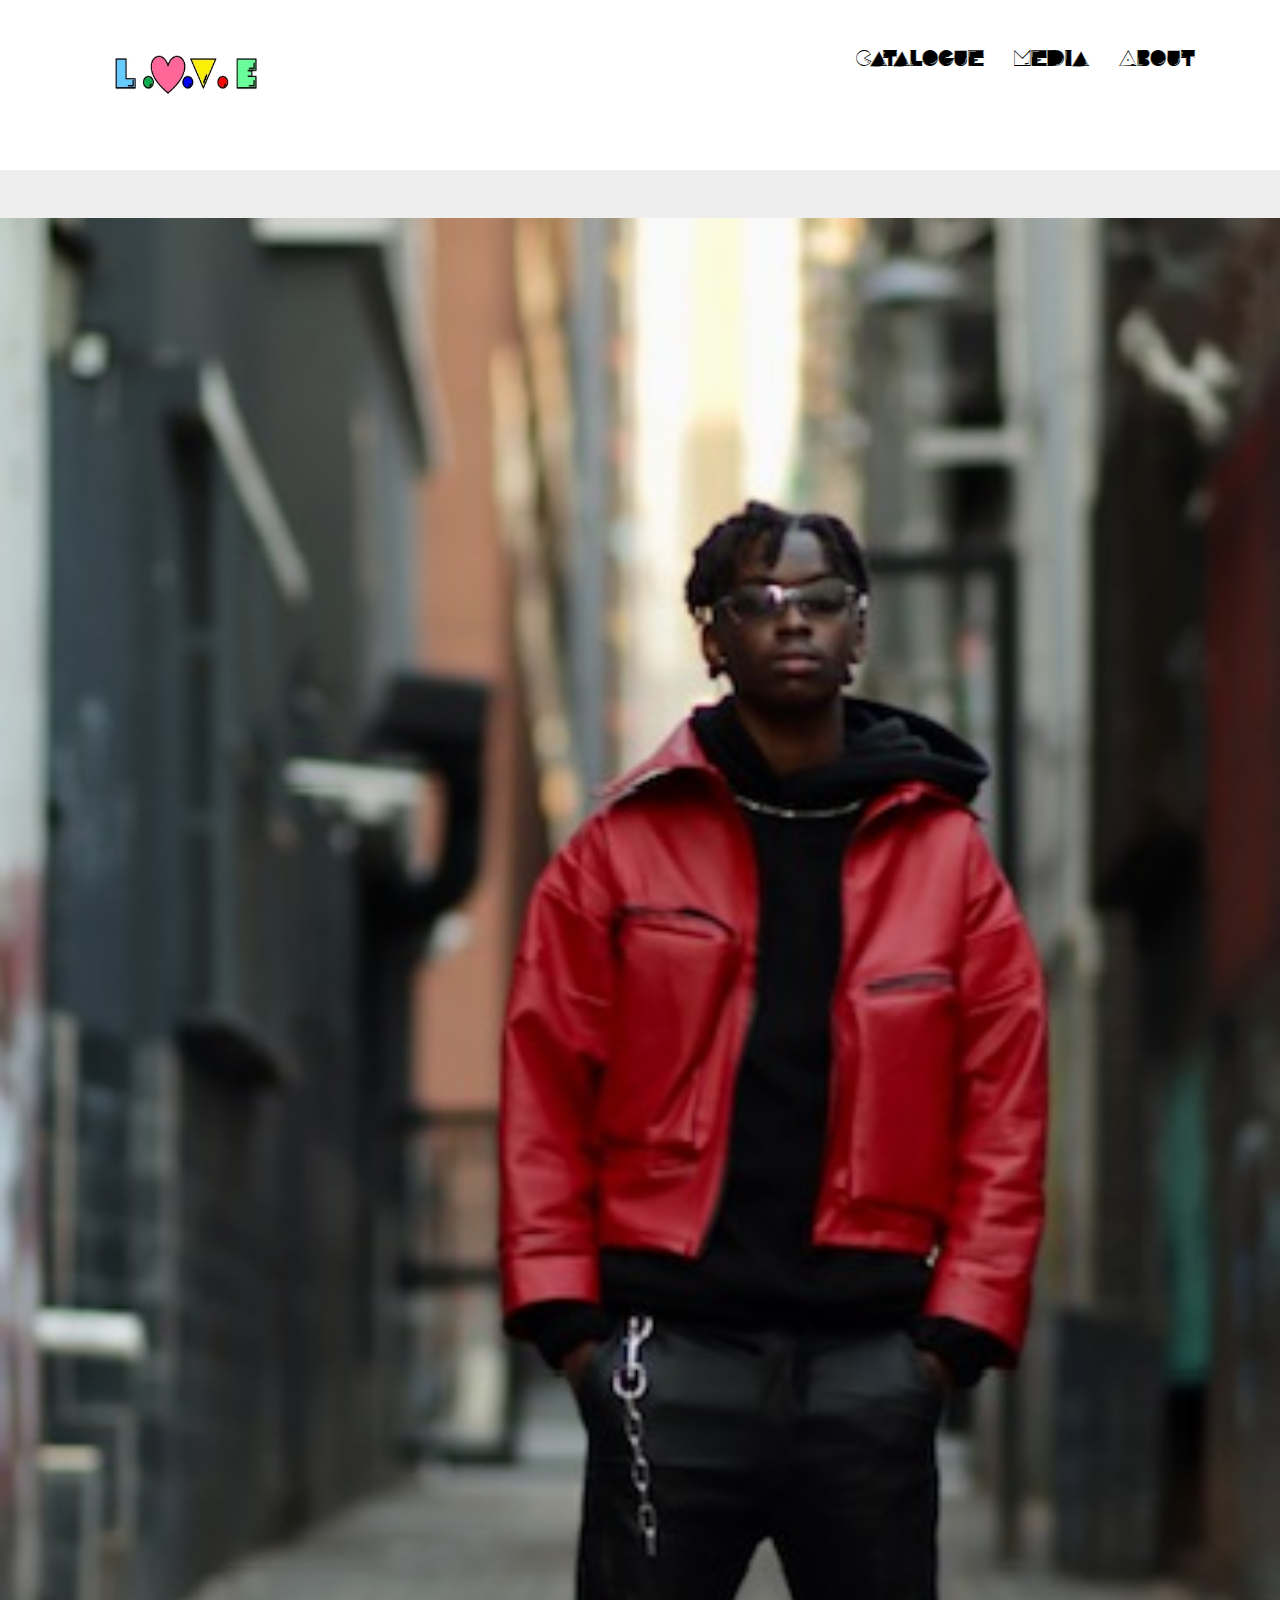
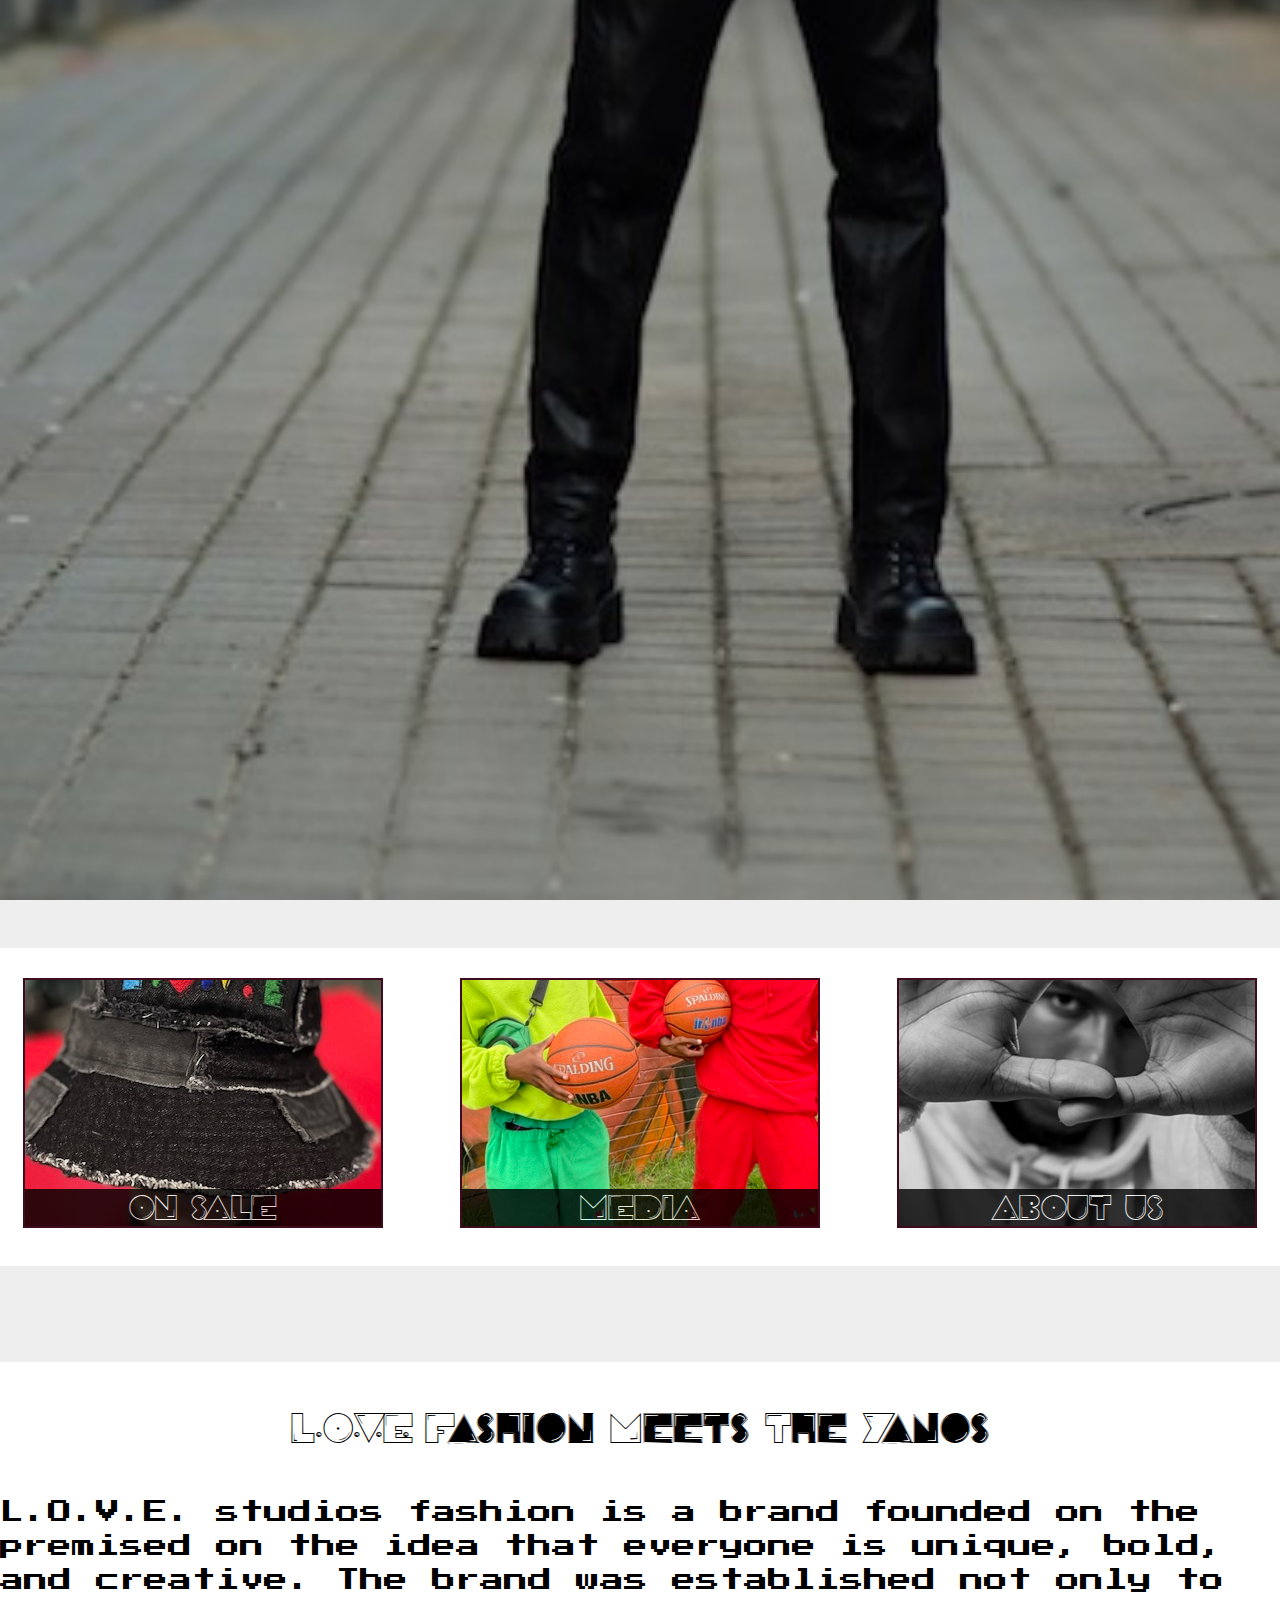
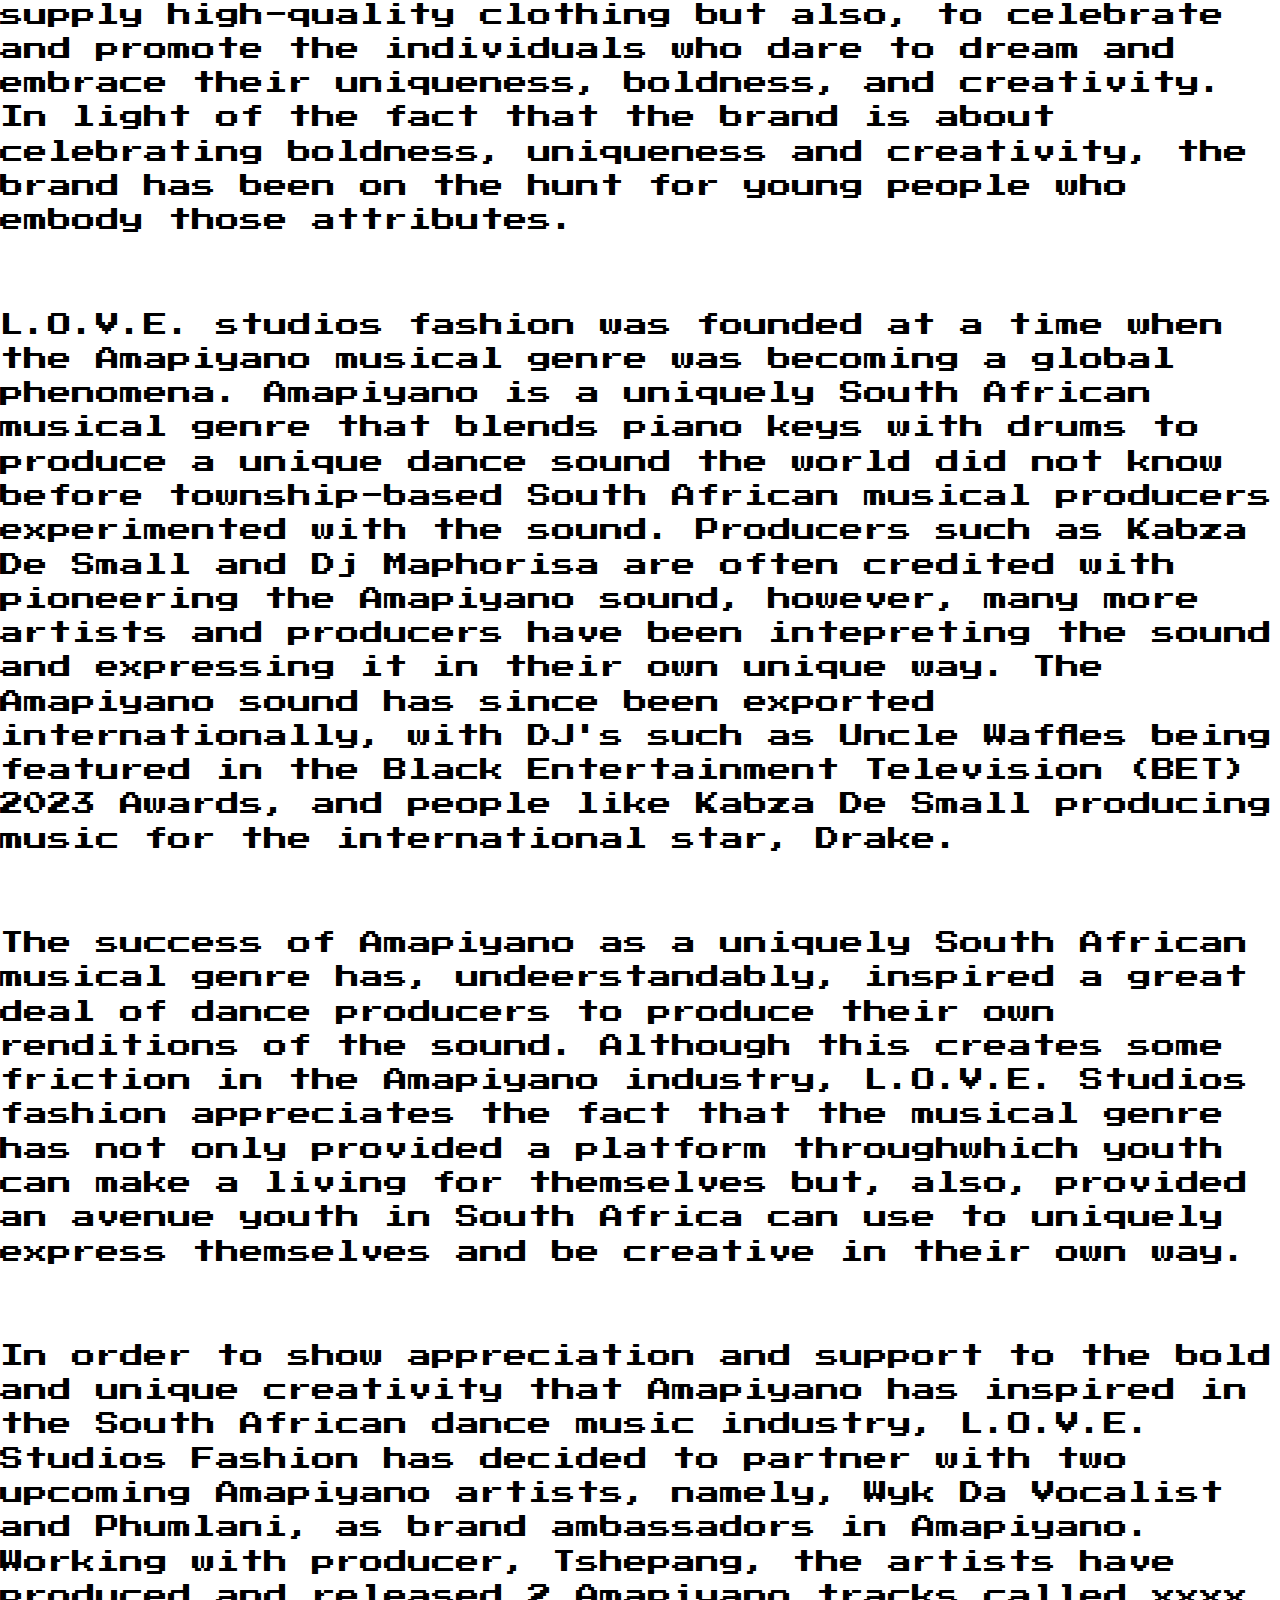
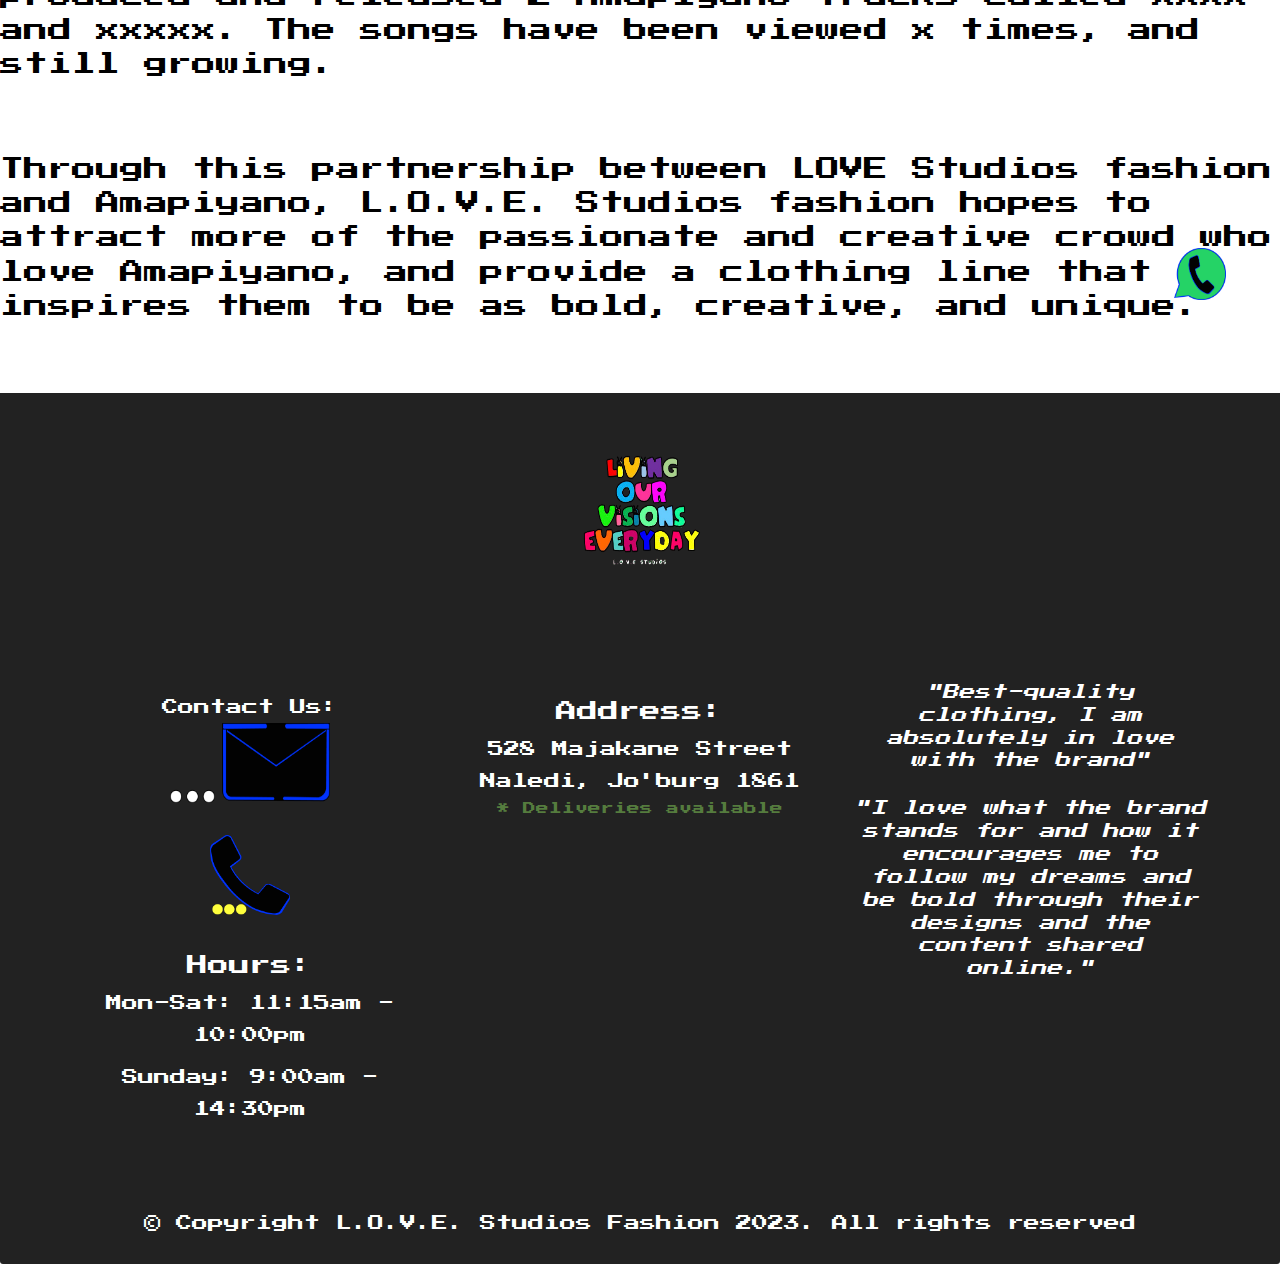
==== commit 6f4b39d1: "current version" ====
--- a/index.html
+++ b/index.html
@@ -113,7 +113,7 @@
 
     <div class="whatApp-btn-container-fluid">
       <a href="#">
-        <img id="whatIcon" src="images/appIcon.PNG" alt="whatApp Icon">
+        <img id="whatIcon" src="images/appIcon.png" alt="whatApp Icon">
       </a>
     </div>
     <footer class="panel-footer">
